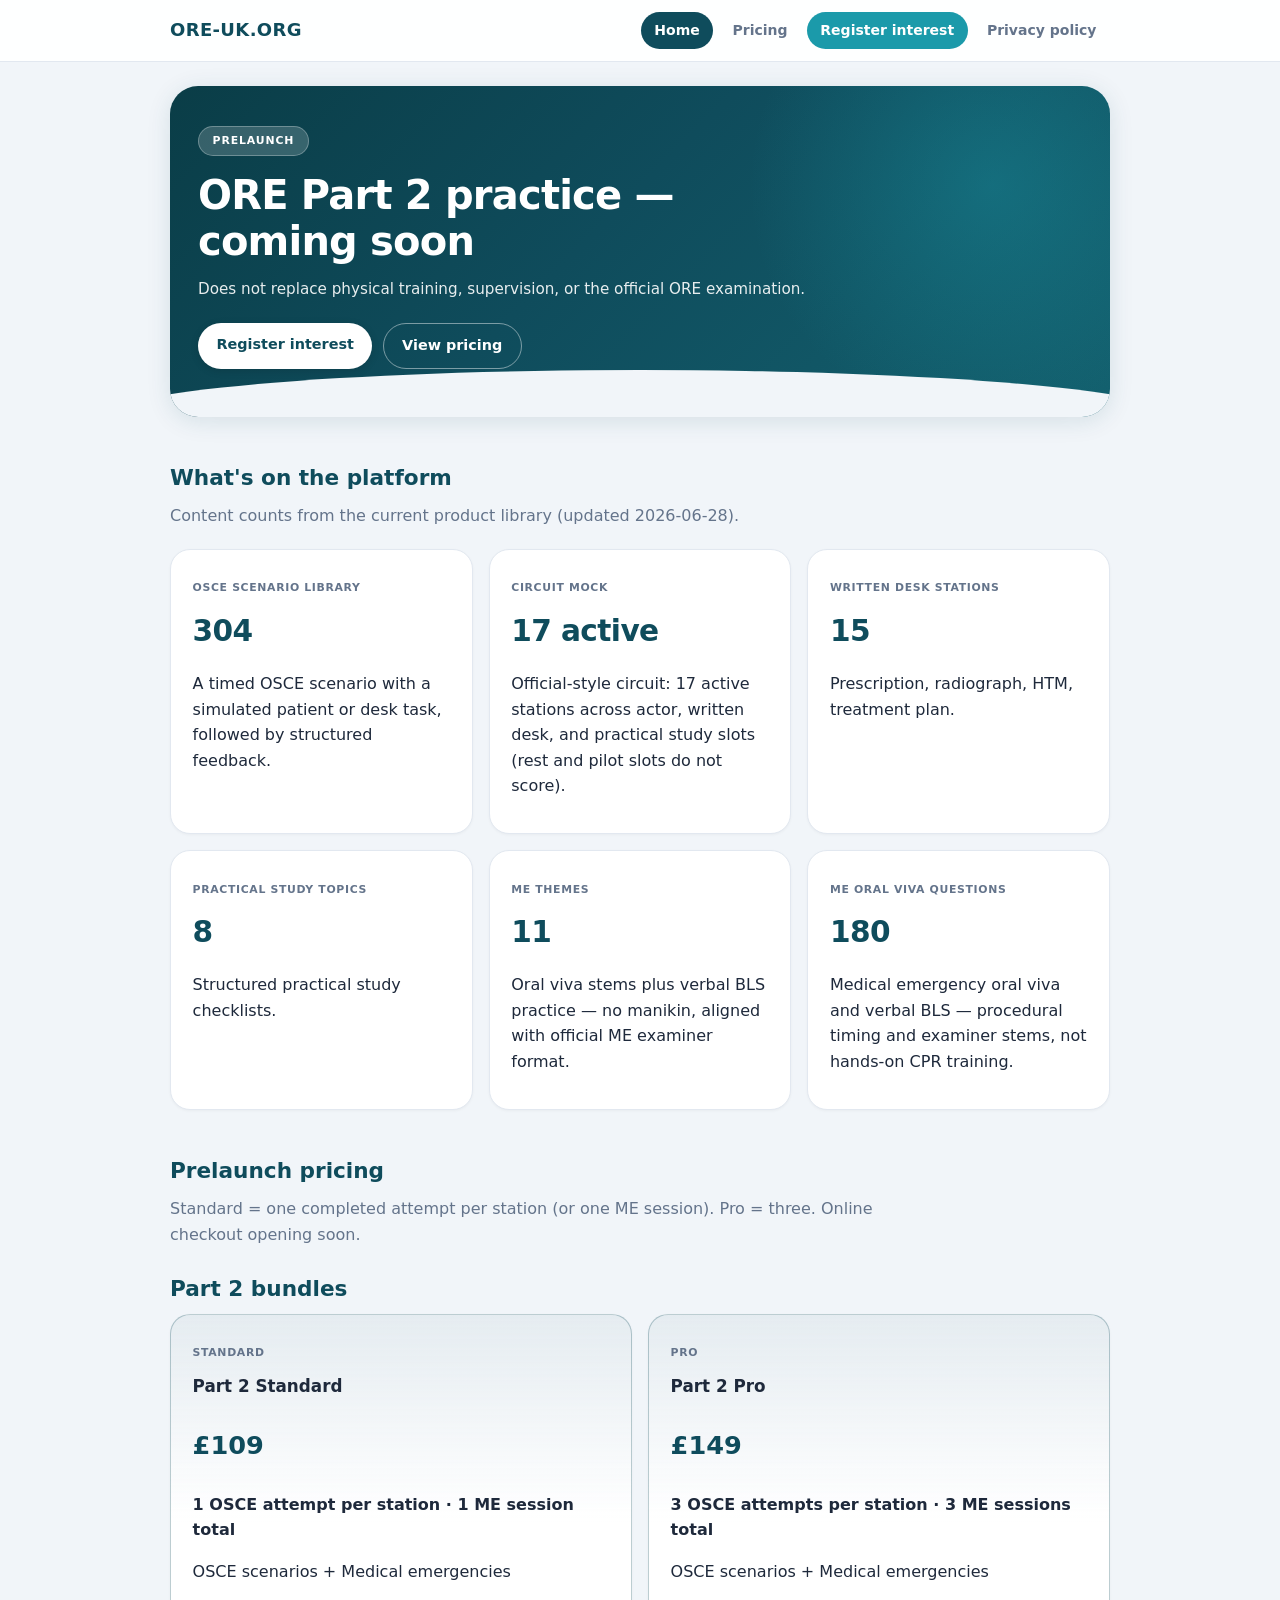
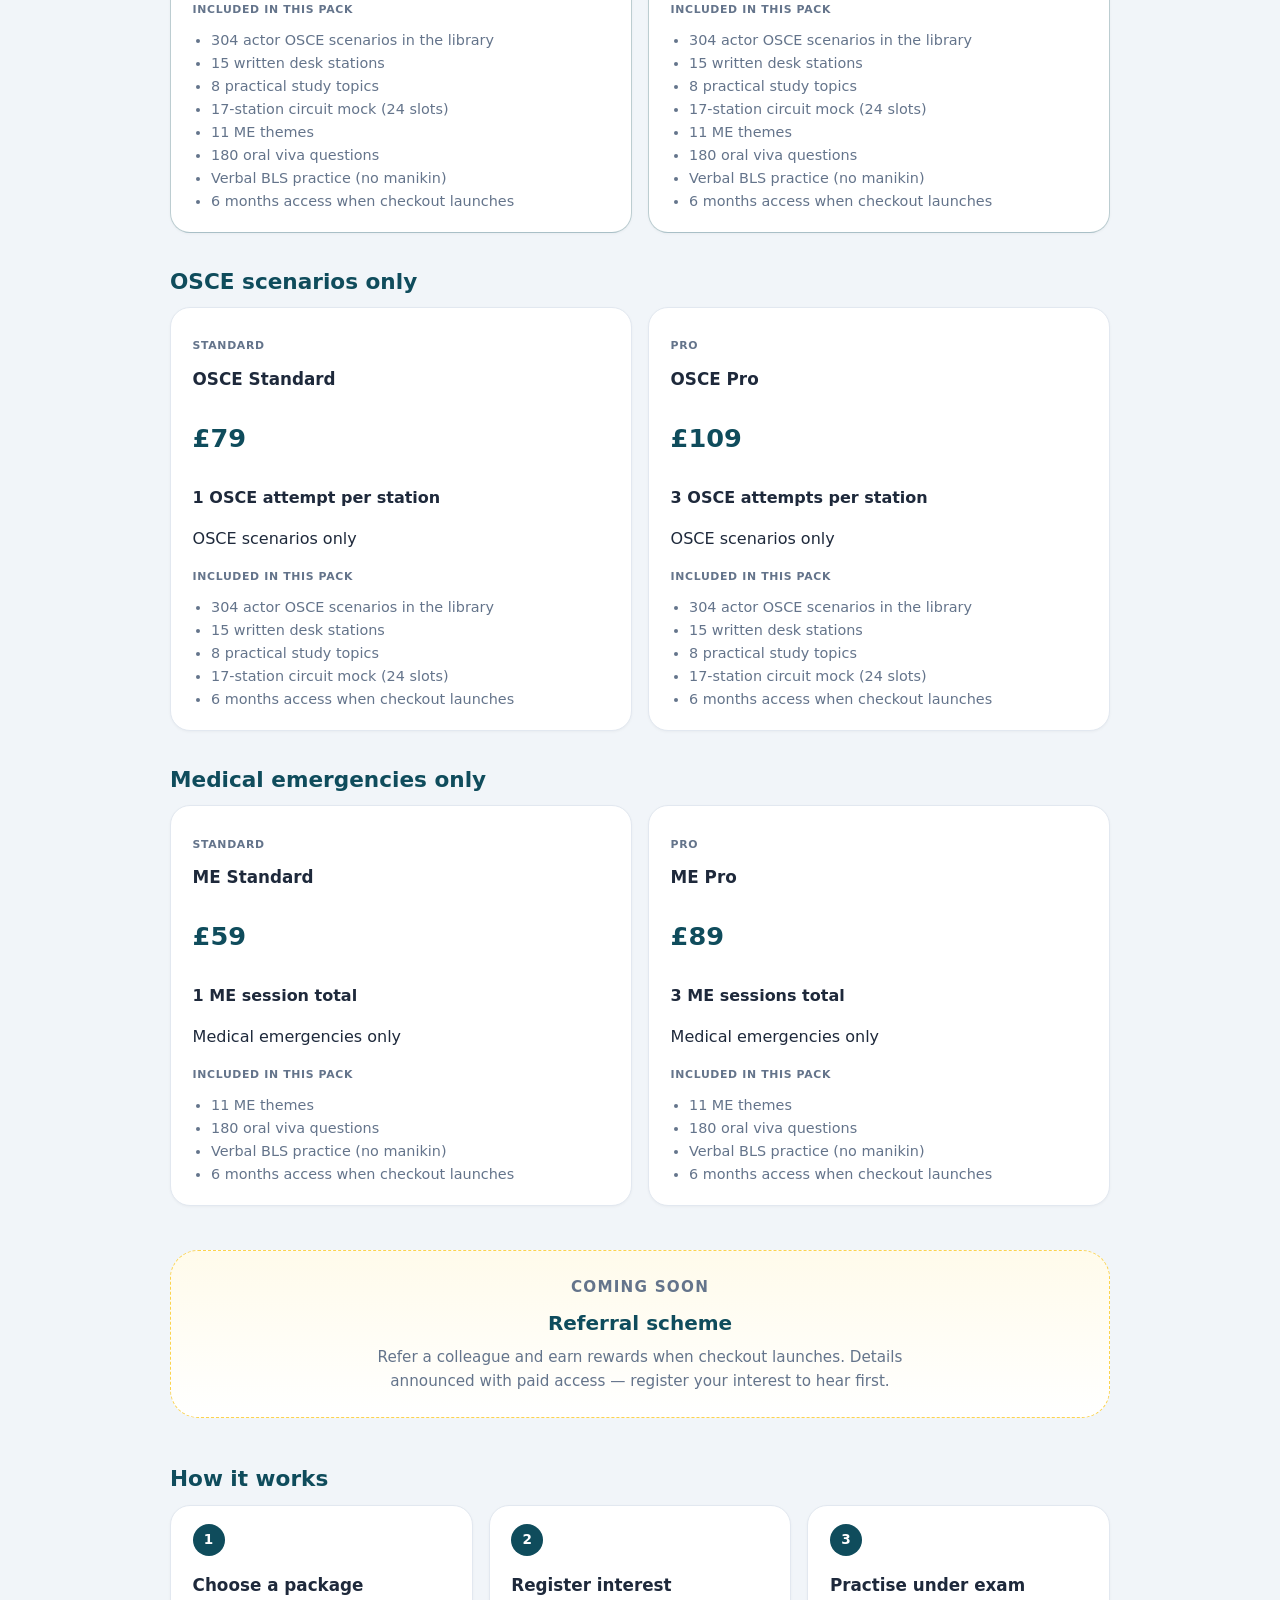
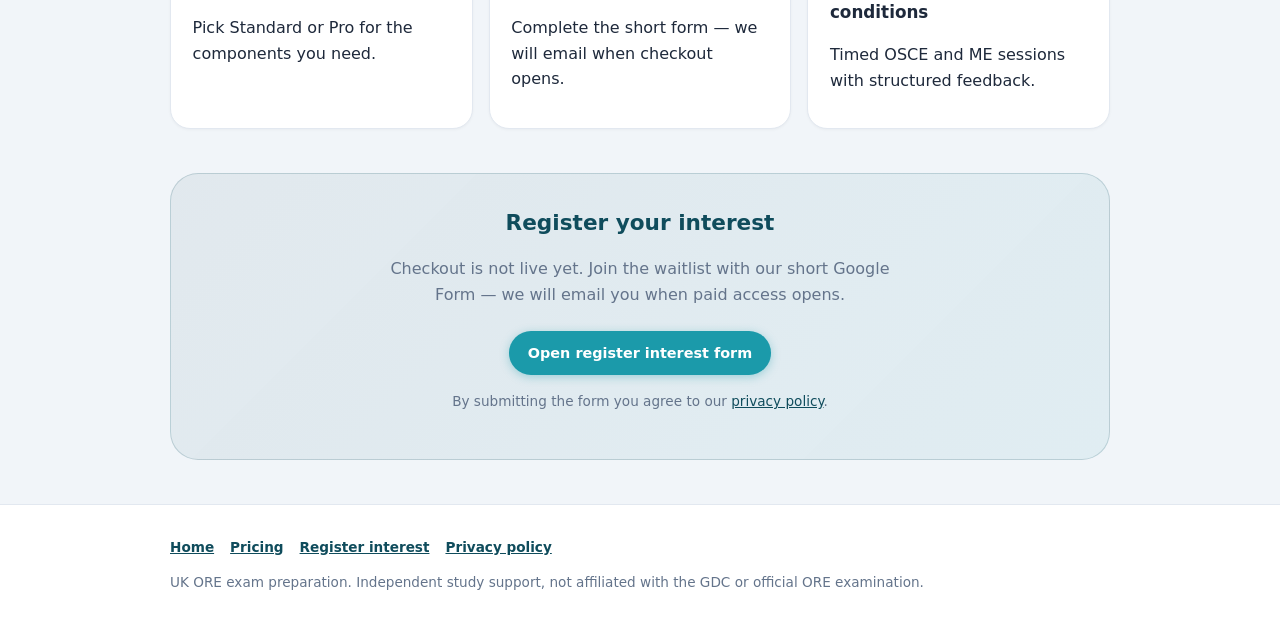
==== index.html @ 74b83abc "Publish ORE-UK.ORG prelaunch static site. Pricing, catalog, referral scheme callout, privacy policy," ====
<!DOCTYPE html>
<html lang="en">
<head>
  <meta charset="utf-8" />
  <meta name="viewport" content="width=device-width, initial-scale=1" />
  <title>ORE-UK.ORG — ORE Part 2 practice (prelaunch)</title>
  <meta name="description" content="UK ORE Part 2 OSCE and medical emergency practice — prelaunch pricing and platform overview." />
  <link rel="stylesheet" href="styles.css" />
</head>
<body>
  <header class="site-header">
    <div class="container">
      <a class="logo" href="index.html">ORE-UK.ORG</a>
      <nav class="site-nav" aria-label="Site">
        <a class="nav-tab active" href="index.html">Home</a>
        <a class="nav-tab" href="index.html#pricing">Pricing</a>
        <a class="nav-tab cta" href="https://forms.gle/NcTpKtTfis7xZNoQ6" rel="noopener" target="_blank">Register interest</a>
        <a class="nav-tab" href="privacy.html">Privacy policy</a>
      </nav>
    </div>
  </header>
  <main class="container">
    
    <div class="hero-wrap">
      <section class="hero" aria-labelledby="hero-heading">
        <div class="hero-inner">
          <span class="badge">Prelaunch</span>
          <h1 id="hero-heading">ORE Part 2 practice — coming soon</h1>
          <p class="disclaimer">Does not replace physical training, supervision, or the official ORE examination.</p>
          <div class="hero-actions">
            <a class="btn btn-primary" href="https://forms.gle/NcTpKtTfis7xZNoQ6" rel="noopener" target="_blank">Register interest</a>
            <a class="btn btn-secondary" href="index.html#pricing">View pricing</a>
          </div>
        </div>
      </section>
    </div>

    <section id="catalog">
      <h2>What&apos;s on the platform</h2>
      <p class="lead">Content counts from the current product library (updated 2026-06-28).</p>
      <div class="grid cols-3"><article class="card"><p class="tier">OSCE scenario library</p><p class="stat-value">304</p><p>A timed OSCE scenario with a simulated patient or desk task, followed by structured feedback.</p></article>
<article class="card"><p class="tier">Circuit mock</p><p class="stat-value">17 active</p><p>Official-style circuit: 17 active stations across actor, written desk, and practical study slots (rest and pilot slots do not score).</p></article>
<article class="card"><p class="tier">Written desk stations</p><p class="stat-value">15</p><p>Prescription, radiograph, HTM, treatment plan.</p></article>
<article class="card"><p class="tier">Practical study topics</p><p class="stat-value">8</p><p>Structured practical study checklists.</p></article>
<article class="card"><p class="tier">ME themes</p><p class="stat-value">11</p><p>Oral viva stems plus verbal BLS practice — no manikin, aligned with official ME examiner format.</p></article>
<article class="card"><p class="tier">ME oral viva questions</p><p class="stat-value">180</p><p>Medical emergency oral viva and verbal BLS — procedural timing and examiner stems, not hands-on CPR training.</p></article></div>
    </section>

    <section id="pricing">
      <h2>Prelaunch pricing</h2>
      <p class="lead">Standard = one completed attempt per station (or one ME session). Pro = three. Online checkout opening soon.</p>
      <div class="pricing-group"><h2>Part 2 bundles</h2><div class="grid cols-2"><article class="card featured"><p class="tier">Standard</p><h3>Part 2 Standard</h3><p class="price">£109</p><p><strong>1 OSCE attempt per station · 1 ME session total</strong></p><p>OSCE scenarios + Medical emergencies</p><p class="tier">Included in this pack</p><ul><li>304 actor OSCE scenarios in the library</li><li>15 written desk stations</li><li>8 practical study topics</li><li>17-station circuit mock (24 slots)</li><li>11 ME themes</li><li>180 oral viva questions</li><li>Verbal BLS practice (no manikin)</li><li>6 months access when checkout launches</li></ul></article><article class="card featured"><p class="tier">Pro</p><h3>Part 2 Pro</h3><p class="price">£149</p><p><strong>3 OSCE attempts per station · 3 ME sessions total</strong></p><p>OSCE scenarios + Medical emergencies</p><p class="tier">Included in this pack</p><ul><li>304 actor OSCE scenarios in the library</li><li>15 written desk stations</li><li>8 practical study topics</li><li>17-station circuit mock (24 slots)</li><li>11 ME themes</li><li>180 oral viva questions</li><li>Verbal BLS practice (no manikin)</li><li>6 months access when checkout launches</li></ul></article></div></div>
<div class="pricing-group"><h2>OSCE scenarios only</h2><div class="grid cols-2"><article class="card"><p class="tier">Standard</p><h3>OSCE Standard</h3><p class="price">£79</p><p><strong>1 OSCE attempt per station</strong></p><p>OSCE scenarios only</p><p class="tier">Included in this pack</p><ul><li>304 actor OSCE scenarios in the library</li><li>15 written desk stations</li><li>8 practical study topics</li><li>17-station circuit mock (24 slots)</li><li>6 months access when checkout launches</li></ul></article><article class="card"><p class="tier">Pro</p><h3>OSCE Pro</h3><p class="price">£109</p><p><strong>3 OSCE attempts per station</strong></p><p>OSCE scenarios only</p><p class="tier">Included in this pack</p><ul><li>304 actor OSCE scenarios in the library</li><li>15 written desk stations</li><li>8 practical study topics</li><li>17-station circuit mock (24 slots)</li><li>6 months access when checkout launches</li></ul></article></div></div>
<div class="pricing-group"><h2>Medical emergencies only</h2><div class="grid cols-2"><article class="card"><p class="tier">Standard</p><h3>ME Standard</h3><p class="price">£59</p><p><strong>1 ME session total</strong></p><p>Medical emergencies only</p><p class="tier">Included in this pack</p><ul><li>11 ME themes</li><li>180 oral viva questions</li><li>Verbal BLS practice (no manikin)</li><li>6 months access when checkout launches</li></ul></article><article class="card"><p class="tier">Pro</p><h3>ME Pro</h3><p class="price">£89</p><p><strong>3 ME sessions total</strong></p><p>Medical emergencies only</p><p class="tier">Included in this pack</p><ul><li>11 ME themes</li><li>180 oral viva questions</li><li>Verbal BLS practice (no manikin)</li><li>6 months access when checkout launches</li></ul></article></div></div>
    </section>

    <section id="referral" class="referral-banner" data-testid="referral-scheme-banner">
      <p class="referral-label">Coming soon</p>
      <h2>Referral scheme</h2>
      <p>Refer a colleague and earn rewards when checkout launches. Details announced with paid access — register your interest to hear first.</p>
    </section>

    <section id="how">
      <h2>How it works</h2>
      <div class="steps">
        <div class="card"><span class="step-num">1</span><h3>Choose a package</h3><p>Pick Standard or Pro for the components you need.</p></div>
        <div class="card"><span class="step-num">2</span><h3>Register interest</h3><p>Complete the short form — we will email when checkout opens.</p></div>
        <div class="card"><span class="step-num">3</span><h3>Practise under exam conditions</h3><p>Timed OSCE and ME sessions with structured feedback.</p></div>
      </div>
    </section>

    <section id="interest">
      <div class="interest-box">
<h2>Register your interest</h2>
<p>Checkout is not live yet. Join the waitlist with our short Google Form — we will email you when paid access opens.</p>
<p><a class="btn btn-accent" href="https://forms.gle/NcTpKtTfis7xZNoQ6" rel="noopener" target="_blank">Open register interest form</a></p>
<p style="margin-top:1rem;font-size:0.85rem">By submitting the form you agree to our <a href="privacy.html">privacy policy</a>.</p>
</div>
    </section>

  </main>
  <footer>
    <div class="container">
      <div class="footer-links">
        <a href="index.html">Home</a>
        <a href="index.html#pricing">Pricing</a>
        <a href="index.html#interest">Register interest</a>
        <a href="privacy.html">Privacy policy</a>
      </div>
      <p>UK ORE exam preparation. Independent study support, not affiliated with the GDC or official ORE examination.</p>
    </div>
  </footer>
</body>
</html>
---- styles.css ----
/* ORE-UK.ORG prelaunch static site */
:root {
  --primary: #0f4c5c;
  --primary-dark: #0a3d47;
  --accent: #1b9aaa;
  --text: #1e293b;
  --muted: #64748b;
  --bg: #f1f5f9;
  --card: #ffffff;
  --border: #e2e8f0;
  --hero-gradient: linear-gradient(135deg, #0a3d47 0%, #0f4c5c 45%, #13606e 100%);
  --radius-lg: 1.25rem;
  --radius-xl: 1.75rem;
  --shadow: 0 4px 24px rgba(15, 76, 92, 0.12);
}

* {
  box-sizing: border-box;
}

body {
  margin: 0;
  font-family: system-ui, -apple-system, "Segoe UI", Roboto, sans-serif;
  color: var(--text);
  background: var(--bg);
  line-height: 1.6;
}

a {
  color: var(--primary);
}

.container {
  max-width: 980px;
  margin: 0 auto;
  padding: 0 1.25rem;
}

/* Header */
header.site-header {
  position: sticky;
  top: 0;
  z-index: 50;
  border-bottom: 1px solid var(--border);
  background: rgba(255, 255, 255, 0.92);
  backdrop-filter: blur(10px);
  padding: 0.75rem 0;
}

.site-header .container {
  display: flex;
  align-items: center;
  justify-content: space-between;
  gap: 1rem;
  flex-wrap: wrap;
}

.logo {
  font-weight: 800;
  font-size: 1.125rem;
  color: var(--primary);
  text-decoration: none;
  letter-spacing: 0.02em;
}

.site-nav {
  display: flex;
  align-items: center;
  gap: 0.35rem;
  flex-wrap: wrap;
}

.nav-tab {
  display: inline-block;
  padding: 0.45rem 0.85rem;
  border-radius: 999px;
  font-size: 0.875rem;
  font-weight: 600;
  text-decoration: none;
  color: var(--muted);
  transition: background 0.15s, color 0.15s;
}

.nav-tab:hover {
  color: var(--primary);
  background: rgba(15, 76, 92, 0.08);
}

.nav-tab.active {
  color: #fff;
  background: var(--primary);
}

.nav-tab.cta {
  background: var(--accent);
  color: #fff;
}

.nav-tab.cta:hover {
  background: #1590a0;
  color: #fff;
}

/* Hero — curved card */
.hero-wrap {
  margin: 1.5rem 0 2.5rem;
}

.hero {
  position: relative;
  overflow: hidden;
  background: var(--hero-gradient);
  color: #fff;
  padding: 2.5rem 1.75rem 3rem;
  border-radius: var(--radius-xl);
  box-shadow: var(--shadow);
}

.hero::before {
  content: "";
  position: absolute;
  top: -40%;
  right: -15%;
  width: 55%;
  height: 140%;
  background: radial-gradient(circle, rgba(27, 154, 170, 0.35) 0%, transparent 70%);
  pointer-events: none;
}

.hero::after {
  content: "";
  position: absolute;
  bottom: -1px;
  left: 0;
  right: 0;
  height: 48px;
  background: var(--bg);
  border-radius: 50% 50% 0 0 / 100% 100% 0 0;
  transform: scaleX(1.15);
}

.hero-inner {
  position: relative;
  z-index: 1;
  max-width: 40rem;
}

.badge {
  display: inline-block;
  font-size: 0.68rem;
  font-weight: 800;
  text-transform: uppercase;
  letter-spacing: 0.08em;
  padding: 0.35rem 0.85rem;
  border-radius: 999px;
  background: rgba(255, 255, 255, 0.18);
  border: 1px solid rgba(255, 255, 255, 0.28);
  margin-bottom: 1rem;
}

.hero h1 {
  margin: 0 0 0.85rem;
  font-size: clamp(1.85rem, 4.5vw, 2.5rem);
  line-height: 1.15;
  font-weight: 800;
  letter-spacing: -0.02em;
}

.hero .disclaimer {
  margin: 0;
  font-size: 0.95rem;
  color: rgba(255, 255, 255, 0.9);
  line-height: 1.55;
}

.hero-actions {
  margin-top: 1.35rem;
  display: flex;
  flex-wrap: wrap;
  gap: 0.65rem;
}

/* Sections */
section {
  margin-bottom: 2.75rem;
}

h2 {
  color: var(--primary);
  margin: 0 0 0.5rem;
  font-size: 1.35rem;
}

h3 {
  margin: 0.5rem 0;
  font-size: 1.05rem;
}

.lead {
  color: var(--muted);
  margin: 0 0 1.25rem;
  max-width: 44rem;
}

.grid {
  display: grid;
  gap: 1rem;
}

@media (min-width: 640px) {
  .grid.cols-2 {
    grid-template-columns: repeat(2, 1fr);
  }
  .grid.cols-3 {
    grid-template-columns: repeat(3, 1fr);
  }
}

.card {
  background: var(--card);
  border: 1px solid var(--border);
  border-radius: var(--radius-lg);
  padding: 1.15rem 1.35rem;
  box-shadow: 0 1px 3px rgba(0, 0, 0, 0.04);
}

.card.featured {
  border-color: rgba(15, 76, 92, 0.28);
  background: linear-gradient(180deg, rgba(15, 76, 92, 0.05) 0%, #fff 40%);
}

.stat-value {
  font-size: 1.85rem;
  font-weight: 800;
  color: var(--primary);
  margin: 0.2rem 0;
  letter-spacing: -0.02em;
}

.price {
  font-size: 1.6rem;
  font-weight: 800;
  color: var(--primary);
}

.tier {
  font-size: 0.68rem;
  font-weight: 800;
  text-transform: uppercase;
  letter-spacing: 0.06em;
  color: var(--muted);
}

ul {
  margin: 0.5rem 0 0;
  padding-left: 1.15rem;
  color: var(--muted);
  font-size: 0.9rem;
}

.btn {
  display: inline-block;
  padding: 0.65rem 1.15rem;
  border-radius: 999px;
  font-weight: 700;
  text-decoration: none;
  font-size: 0.9rem;
  transition: transform 0.12s, box-shadow 0.12s;
}

.btn:hover {
  transform: translateY(-1px);
}

.btn-primary {
  background: #fff;
  color: var(--primary);
  box-shadow: 0 2px 8px rgba(0, 0, 0, 0.12);
}

.btn-secondary {
  background: transparent;
  color: #fff;
  border: 1px solid rgba(255, 255, 255, 0.45);
}

.btn-accent {
  background: var(--accent);
  color: #fff;
  box-shadow: 0 2px 10px rgba(27, 154, 170, 0.35);
}

.interest-box {
  background: linear-gradient(135deg, rgba(15, 76, 92, 0.07) 0%, rgba(27, 154, 170, 0.08) 100%);
  border: 1px solid rgba(15, 76, 92, 0.18);
  border-radius: var(--radius-xl);
  padding: 2rem 1.75rem;
  text-align: center;
}

.interest-box h2 {
  margin-bottom: 0.5rem;
}

.interest-box p {
  color: var(--muted);
  max-width: 32rem;
  margin-left: auto;
  margin-right: auto;
}

.interest-box .btn-accent {
  margin-top: 0.5rem;
}

/* Privacy page */
.legal-page {
  margin: 1.5rem 0 3rem;
}

.legal-page h1 {
  color: var(--primary);
  font-size: 1.75rem;
  margin: 0 0 0.35rem;
}

.legal-meta {
  color: var(--muted);
  font-size: 0.875rem;
  margin-bottom: 2rem;
}

.legal-section {
  background: var(--card);
  border: 1px solid var(--border);
  border-radius: var(--radius-lg);
  padding: 1.25rem 1.5rem;
  margin-bottom: 1rem;
}

.legal-section h2 {
  font-size: 1.05rem;
  margin-bottom: 0.5rem;
}

.legal-section p {
  margin: 0;
  color: var(--text);
  font-size: 0.95rem;
}

.legal-section a {
  word-break: break-word;
}

footer {
  border-top: 1px solid var(--border);
  padding: 2rem 0;
  margin-top: 2rem;
  font-size: 0.85rem;
  color: var(--muted);
  background: #fff;
}

footer .footer-links {
  display: flex;
  gap: 1rem;
  flex-wrap: wrap;
  margin-bottom: 0.75rem;
}

footer .footer-links a {
  font-weight: 600;
}

.steps {
  display: grid;
  gap: 1rem;
}

@media (min-width: 640px) {
  .steps {
    grid-template-columns: repeat(3, 1fr);
  }
}

.step-num {
  display: inline-flex;
  width: 2rem;
  height: 2rem;
  align-items: center;
  justify-content: center;
  border-radius: 999px;
  background: var(--primary);
  color: #fff;
  font-weight: 700;
  font-size: 0.85rem;
  margin-bottom: 0.5rem;
}

.pricing-group {
  margin-bottom: 2rem;
}

.pricing-group > h2 {
  margin-top: 1.5rem;
}

.referral-banner {
  text-align: center;
  background: linear-gradient(180deg, #fffbeb 0%, #fff 100%);
  border: 1px dashed #fcd34d;
  border-radius: var(--radius-xl);
  padding: 1.5rem 1.75rem;
  margin-bottom: 2.75rem;
}

.referral-label {
  margin: 0;
  font-size: 0.68rem;
  font-weight: 800;
  text-transform: uppercase;
  letter-spacing: 0.08em;
  color: #b45309;
}

.referral-banner h2 {
  margin: 0.5rem 0 0.35rem;
  font-size: 1.25rem;
}

.referral-banner p {
  margin: 0 auto;
  max-width: 36rem;
  color: var(--muted);
  font-size: 0.95rem;
}
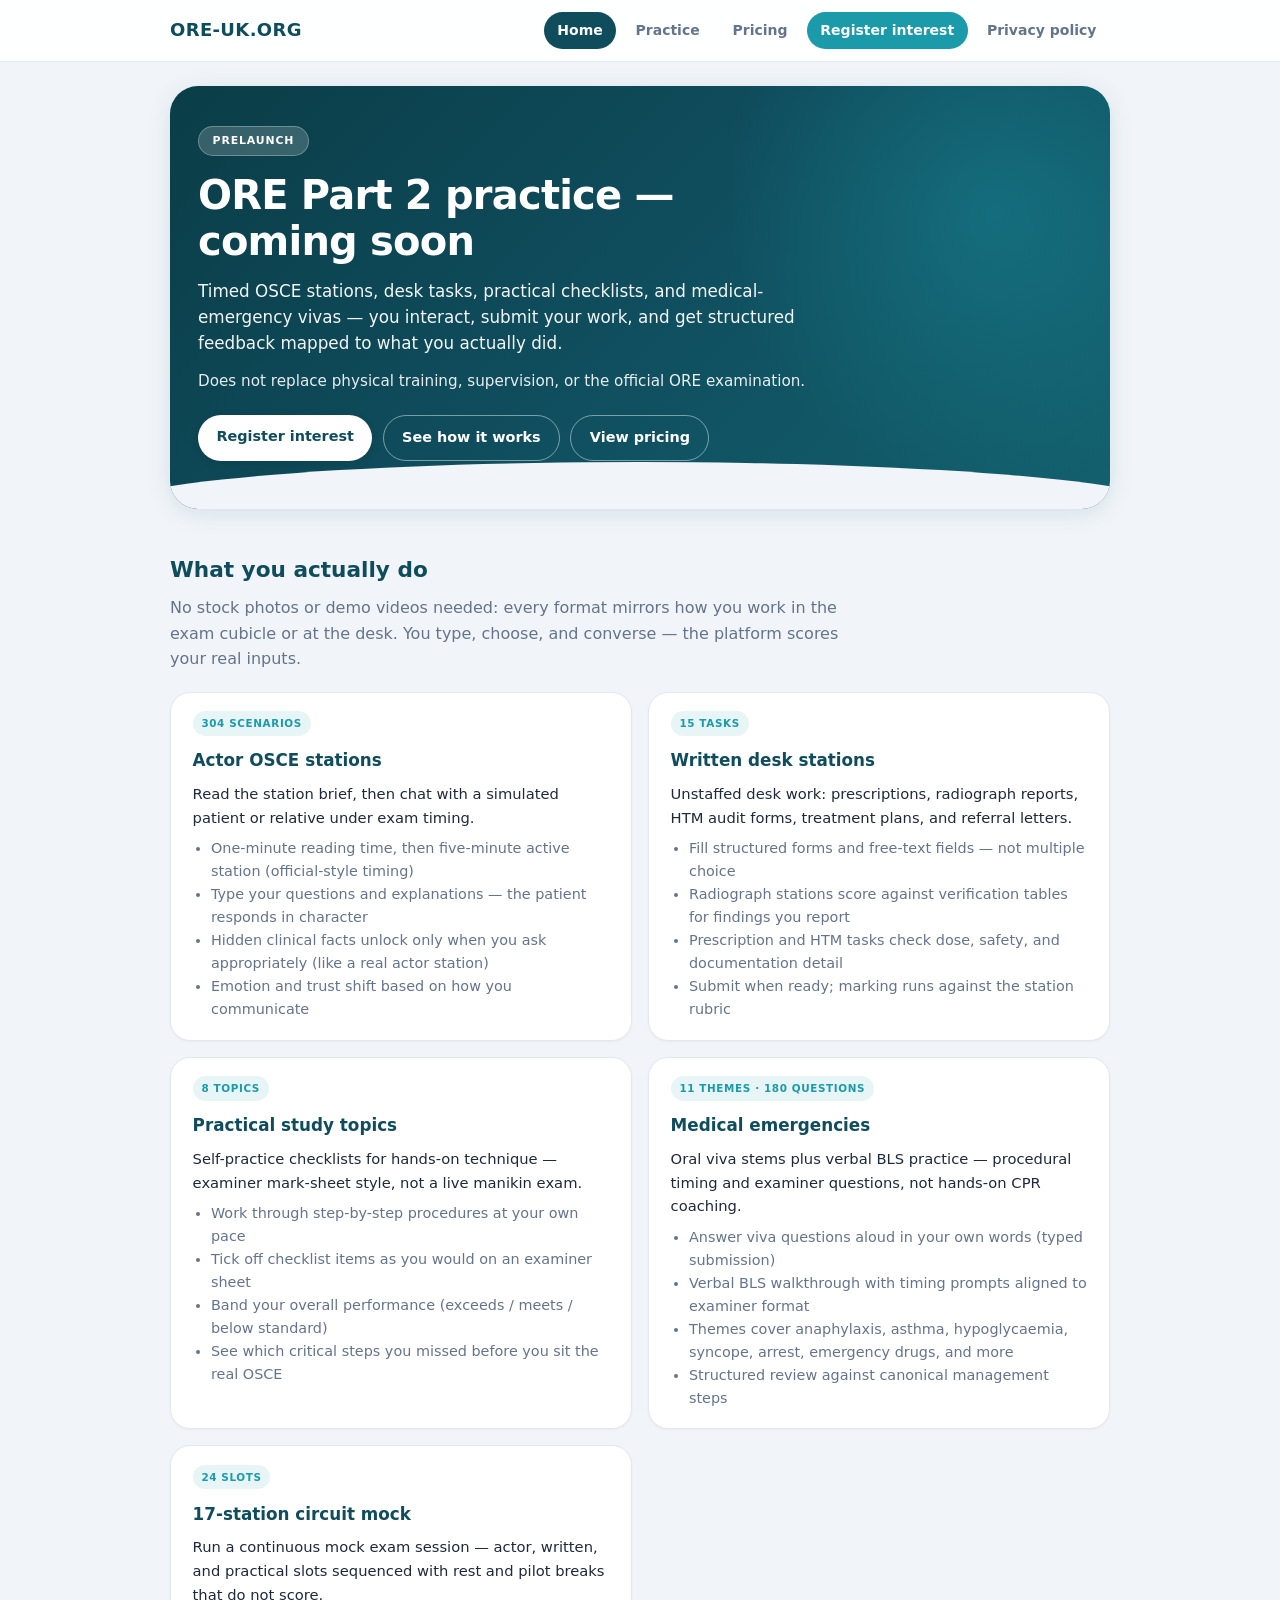
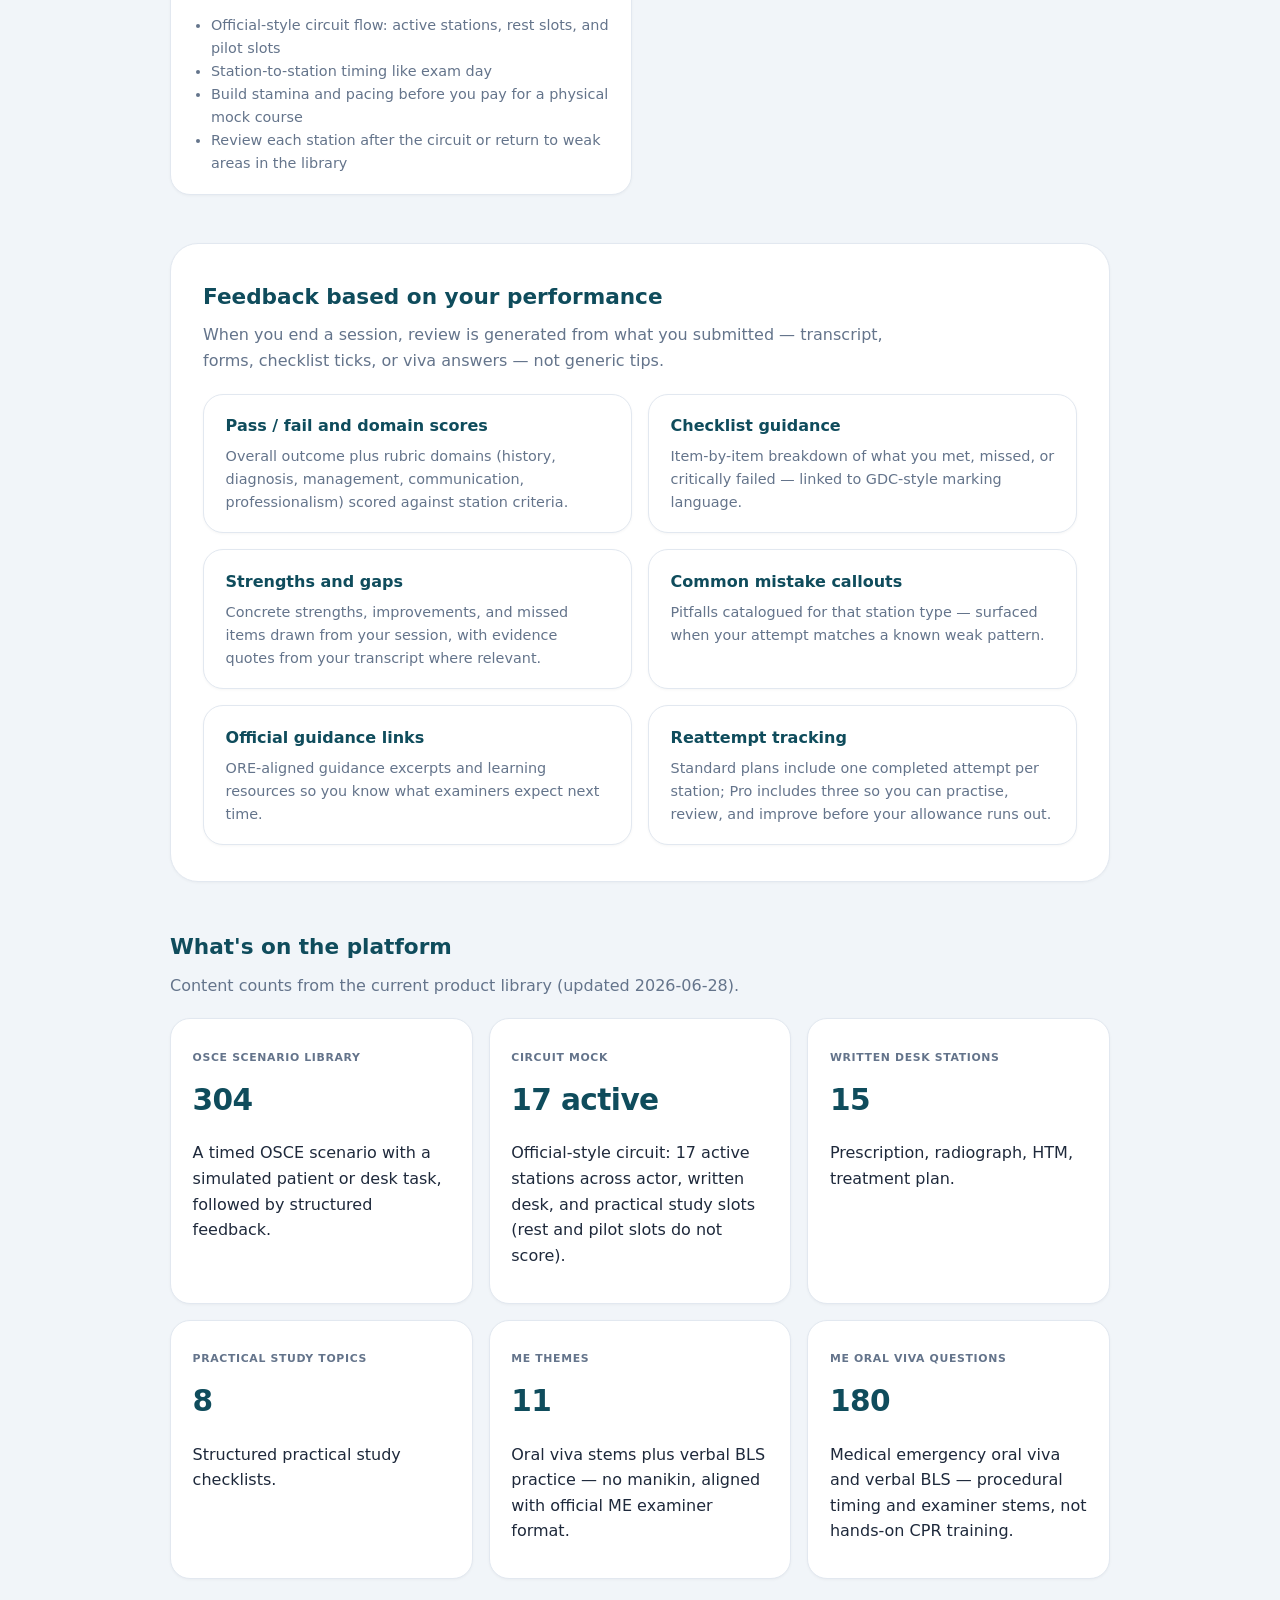
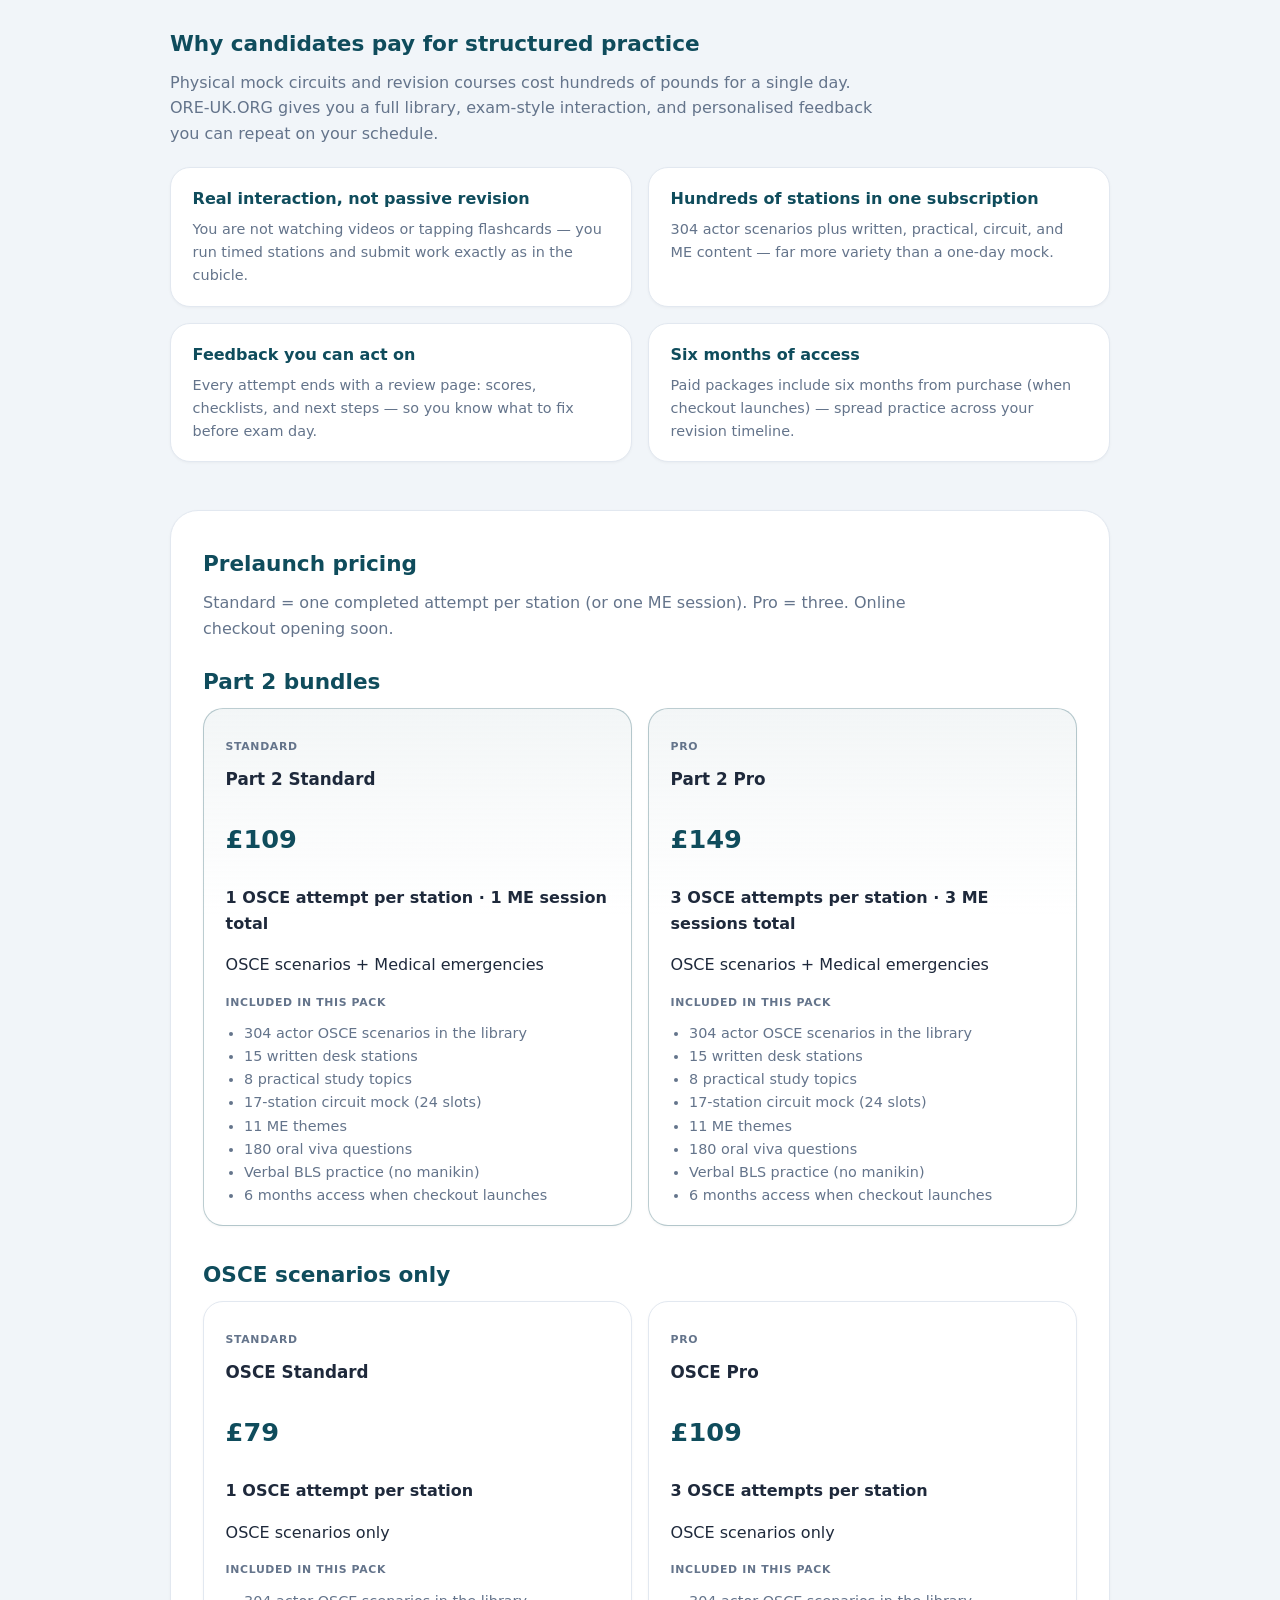
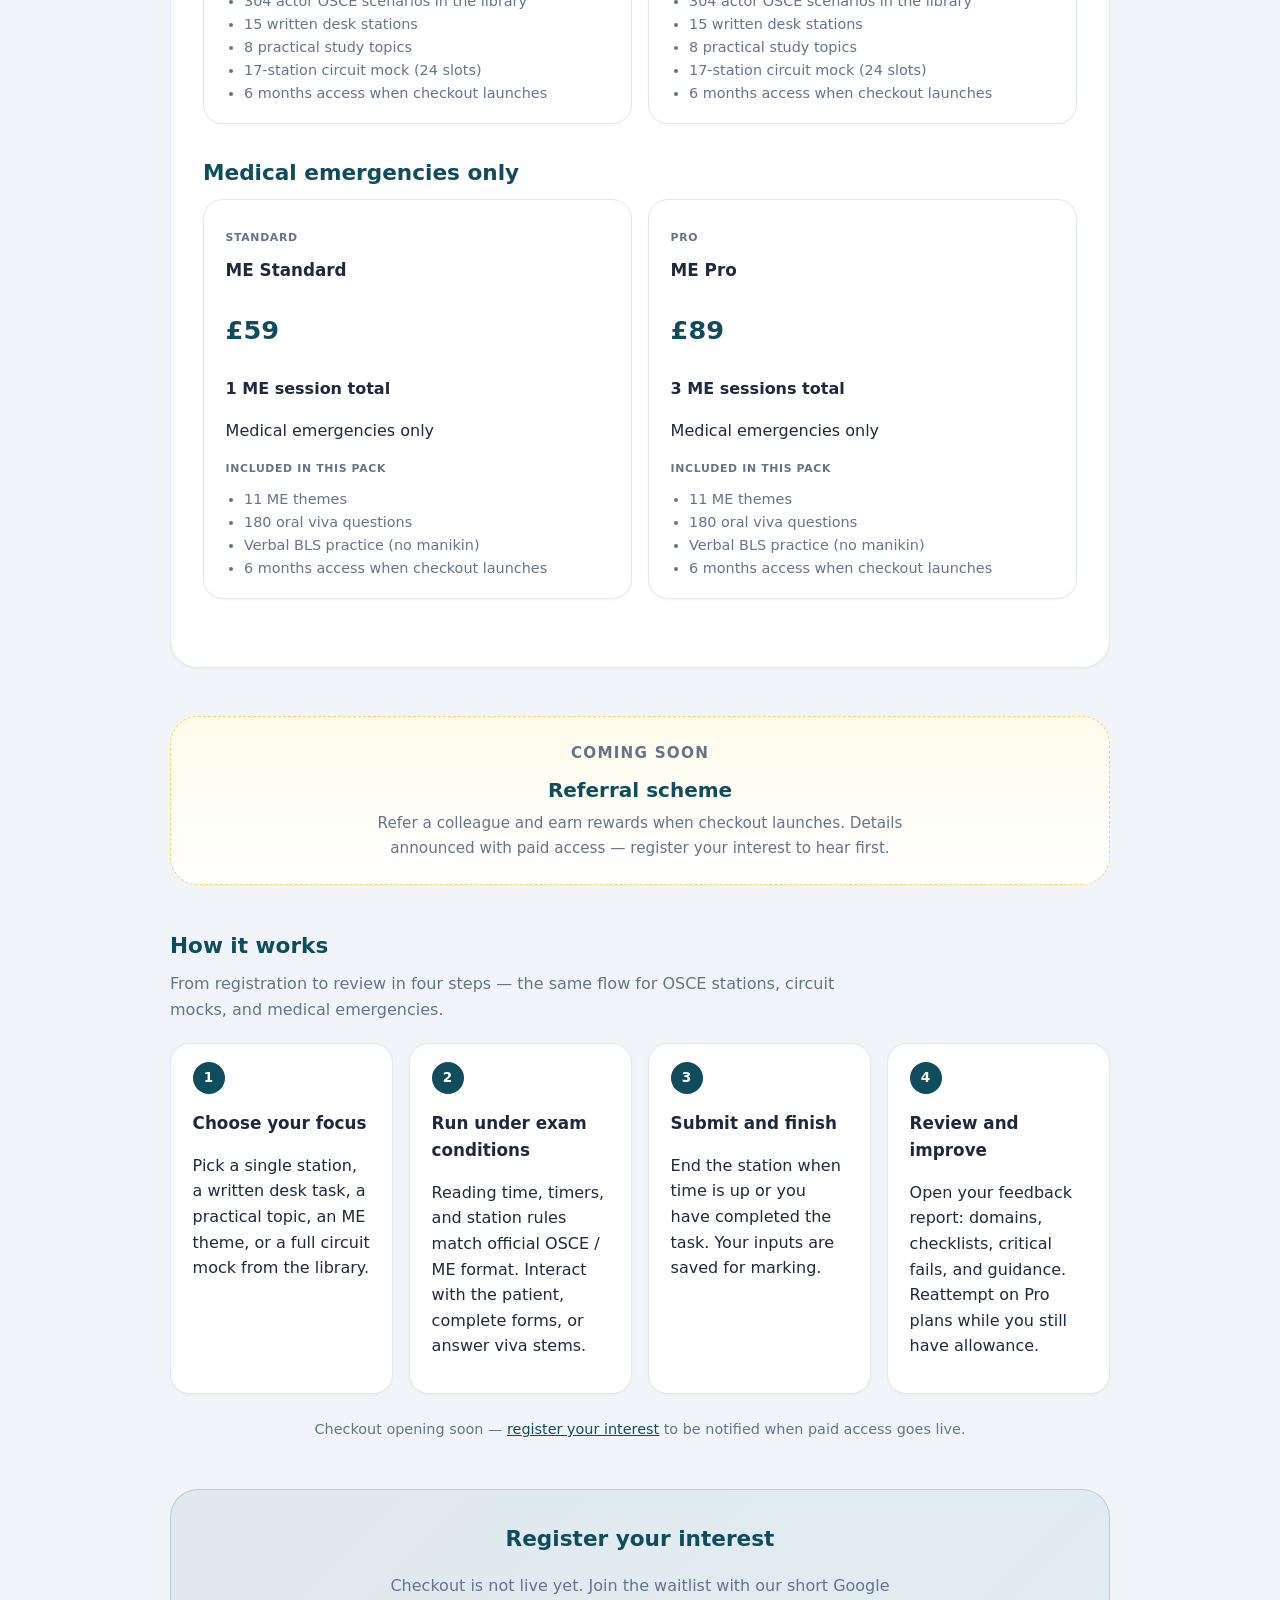
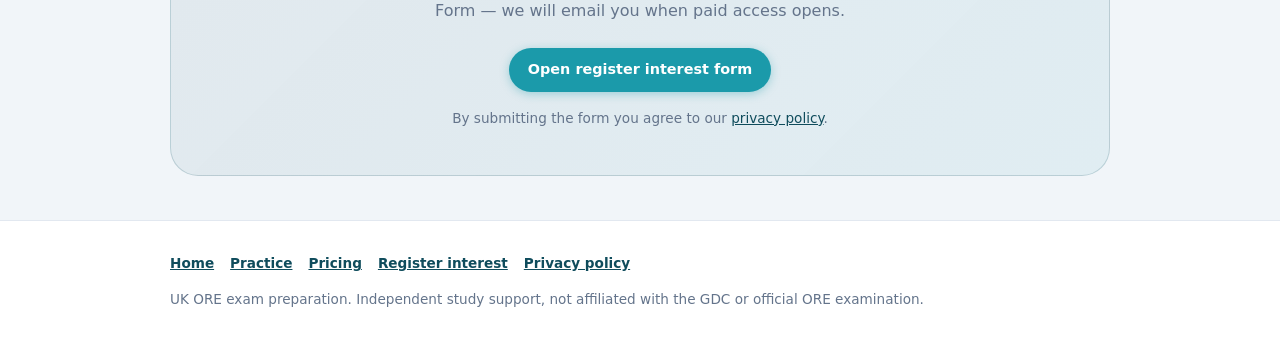
==== commit 68b803c7: "Expand prelaunch copy: practice formats, feedback, and value. Explain actor, written, practical, ME," ====
--- a/index.html
+++ b/index.html
@@ -13,6 +13,7 @@
       <a class="logo" href="index.html">ORE-UK.ORG</a>
       <nav class="site-nav" aria-label="Site">
         <a class="nav-tab active" href="index.html">Home</a>
+        <a class="nav-tab" href="index.html#experience">Practice</a>
         <a class="nav-tab" href="index.html#pricing">Pricing</a>
         <a class="nav-tab cta" href="https://forms.gle/NcTpKtTfis7xZNoQ6" rel="noopener" target="_blank">Register interest</a>
         <a class="nav-tab" href="privacy.html">Privacy policy</a>
@@ -26,16 +27,30 @@
         <div class="hero-inner">
           <span class="badge">Prelaunch</span>
           <h1 id="hero-heading">ORE Part 2 practice — coming soon</h1>
+          <p class="hero-subline">Timed OSCE stations, desk tasks, practical checklists, and medical-emergency vivas — you interact, submit your work, and get structured feedback mapped to what you actually did.</p>
           <p class="disclaimer">Does not replace physical training, supervision, or the official ORE examination.</p>
           <div class="hero-actions">
             <a class="btn btn-primary" href="https://forms.gle/NcTpKtTfis7xZNoQ6" rel="noopener" target="_blank">Register interest</a>
+            <a class="btn btn-secondary" href="index.html#experience">See how it works</a>
             <a class="btn btn-secondary" href="index.html#pricing">View pricing</a>
           </div>
         </div>
       </section>
     </div>
 
-    <section id="catalog">
+    <section id="experience" class="section-block">
+      <h2>What you actually do</h2>
+      <p class="lead">No stock photos or demo videos needed: every format mirrors how you work in the exam cubicle or at the desk. You type, choose, and converse — the platform scores your real inputs.</p>
+      <div class="grid cols-2"><article class="card feature-card"><div class="feature-card-head"><span class="format-tag">304 scenarios</span><h3>Actor OSCE stations</h3></div><p class="feature-summary">Read the station brief, then chat with a simulated patient or relative under exam timing.</p><ul><li>One-minute reading time, then five-minute active station (official-style timing)</li><li>Type your questions and explanations — the patient responds in character</li><li>Hidden clinical facts unlock only when you ask appropriately (like a real actor station)</li><li>Emotion and trust shift based on how you communicate</li></ul></article><article class="card feature-card"><div class="feature-card-head"><span class="format-tag">15 tasks</span><h3>Written desk stations</h3></div><p class="feature-summary">Unstaffed desk work: prescriptions, radiograph reports, HTM audit forms, treatment plans, and referral letters.</p><ul><li>Fill structured forms and free-text fields — not multiple choice</li><li>Radiograph stations score against verification tables for findings you report</li><li>Prescription and HTM tasks check dose, safety, and documentation detail</li><li>Submit when ready; marking runs against the station rubric</li></ul></article><article class="card feature-card"><div class="feature-card-head"><span class="format-tag">8 topics</span><h3>Practical study topics</h3></div><p class="feature-summary">Self-practice checklists for hands-on technique — examiner mark-sheet style, not a live manikin exam.</p><ul><li>Work through step-by-step procedures at your own pace</li><li>Tick off checklist items as you would on an examiner sheet</li><li>Band your overall performance (exceeds / meets / below standard)</li><li>See which critical steps you missed before you sit the real OSCE</li></ul></article><article class="card feature-card"><div class="feature-card-head"><span class="format-tag">11 themes · 180 questions</span><h3>Medical emergencies</h3></div><p class="feature-summary">Oral viva stems plus verbal BLS practice — procedural timing and examiner questions, not hands-on CPR coaching.</p><ul><li>Answer viva questions aloud in your own words (typed submission)</li><li>Verbal BLS walkthrough with timing prompts aligned to examiner format</li><li>Themes cover anaphylaxis, asthma, hypoglycaemia, syncope, arrest, emergency drugs, and more</li><li>Structured review against canonical management steps</li></ul></article><article class="card feature-card"><div class="feature-card-head"><span class="format-tag">24 slots</span><h3>17-station circuit mock</h3></div><p class="feature-summary">Run a continuous mock exam session — actor, written, and practical slots sequenced with rest and pilot breaks that do not score.</p><ul><li>Official-style circuit flow: active stations, rest slots, and pilot slots</li><li>Station-to-station timing like exam day</li><li>Build stamina and pacing before you pay for a physical mock course</li><li>Review each station after the circuit or return to weak areas in the library</li></ul></article></div>
+    </section>
+
+    <section id="feedback" class="section-block section-muted">
+      <h2>Feedback based on your performance</h2>
+      <p class="lead">When you end a session, review is generated from what you submitted — transcript, forms, checklist ticks, or viva answers — not generic tips.</p>
+      <div class="grid cols-2"><article class="card feedback-card"><h3>Pass / fail and domain scores</h3><p>Overall outcome plus rubric domains (history, diagnosis, management, communication, professionalism) scored against station criteria.</p></article><article class="card feedback-card"><h3>Checklist guidance</h3><p>Item-by-item breakdown of what you met, missed, or critically failed — linked to GDC-style marking language.</p></article><article class="card feedback-card"><h3>Strengths and gaps</h3><p>Concrete strengths, improvements, and missed items drawn from your session, with evidence quotes from your transcript where relevant.</p></article><article class="card feedback-card"><h3>Common mistake callouts</h3><p>Pitfalls catalogued for that station type — surfaced when your attempt matches a known weak pattern.</p></article><article class="card feedback-card"><h3>Official guidance links</h3><p>ORE-aligned guidance excerpts and learning resources so you know what examiners expect next time.</p></article><article class="card feedback-card"><h3>Reattempt tracking</h3><p>Standard plans include one completed attempt per station; Pro includes three so you can practise, review, and improve before your allowance runs out.</p></article></div>
+    </section>
+
+    <section id="catalog" class="section-block">
       <h2>What&apos;s on the platform</h2>
       <p class="lead">Content counts from the current product library (updated 2026-06-28).</p>
       <div class="grid cols-3"><article class="card"><p class="tier">OSCE scenario library</p><p class="stat-value">304</p><p>A timed OSCE scenario with a simulated patient or desk task, followed by structured feedback.</p></article>
@@ -46,7 +61,13 @@
 <article class="card"><p class="tier">ME oral viva questions</p><p class="stat-value">180</p><p>Medical emergency oral viva and verbal BLS — procedural timing and examiner stems, not hands-on CPR training.</p></article></div>
     </section>
 
-    <section id="pricing">
+    <section id="value" class="section-block">
+      <h2>Why candidates pay for structured practice</h2>
+      <p class="lead">Physical mock circuits and revision courses cost hundreds of pounds for a single day. ORE-UK.ORG gives you a full library, exam-style interaction, and personalised feedback you can repeat on your schedule.</p>
+      <div class="grid cols-2"><article class="card value-card"><h3>Real interaction, not passive revision</h3><p>You are not watching videos or tapping flashcards — you run timed stations and submit work exactly as in the cubicle.</p></article><article class="card value-card"><h3>Hundreds of stations in one subscription</h3><p>304 actor scenarios plus written, practical, circuit, and ME content — far more variety than a one-day mock.</p></article><article class="card value-card"><h3>Feedback you can act on</h3><p>Every attempt ends with a review page: scores, checklists, and next steps — so you know what to fix before exam day.</p></article><article class="card value-card"><h3>Six months of access</h3><p>Paid packages include six months from purchase (when checkout launches) — spread practice across your revision timeline.</p></article></div>
+    </section>
+
+    <section id="pricing" class="section-block section-muted">
       <h2>Prelaunch pricing</h2>
       <p class="lead">Standard = one completed attempt per station (or one ME session). Pro = three. Online checkout opening soon.</p>
       <div class="pricing-group"><h2>Part 2 bundles</h2><div class="grid cols-2"><article class="card featured"><p class="tier">Standard</p><h3>Part 2 Standard</h3><p class="price">£109</p><p><strong>1 OSCE attempt per station · 1 ME session total</strong></p><p>OSCE scenarios + Medical emergencies</p><p class="tier">Included in this pack</p><ul><li>304 actor OSCE scenarios in the library</li><li>15 written desk stations</li><li>8 practical study topics</li><li>17-station circuit mock (24 slots)</li><li>11 ME themes</li><li>180 oral viva questions</li><li>Verbal BLS practice (no manikin)</li><li>6 months access when checkout launches</li></ul></article><article class="card featured"><p class="tier">Pro</p><h3>Part 2 Pro</h3><p class="price">£149</p><p><strong>3 OSCE attempts per station · 3 ME sessions total</strong></p><p>OSCE scenarios + Medical emergencies</p><p class="tier">Included in this pack</p><ul><li>304 actor OSCE scenarios in the library</li><li>15 written desk stations</li><li>8 practical study topics</li><li>17-station circuit mock (24 slots)</li><li>11 ME themes</li><li>180 oral viva questions</li><li>Verbal BLS practice (no manikin)</li><li>6 months access when checkout launches</li></ul></article></div></div>
@@ -60,13 +81,11 @@
       <p>Refer a colleague and earn rewards when checkout launches. Details announced with paid access — register your interest to hear first.</p>
     </section>
 
-    <section id="how">
+    <section id="how" class="section-block">
       <h2>How it works</h2>
-      <div class="steps">
-        <div class="card"><span class="step-num">1</span><h3>Choose a package</h3><p>Pick Standard or Pro for the components you need.</p></div>
-        <div class="card"><span class="step-num">2</span><h3>Register interest</h3><p>Complete the short form — we will email when checkout opens.</p></div>
-        <div class="card"><span class="step-num">3</span><h3>Practise under exam conditions</h3><p>Timed OSCE and ME sessions with structured feedback.</p></div>
-      </div>
+      <p class="lead">From registration to review in four steps — the same flow for OSCE stations, circuit mocks, and medical emergencies.</p>
+      <div class="steps steps-4"><div class="card"><span class="step-num">1</span><h3>Choose your focus</h3><p>Pick a single station, a written desk task, a practical topic, an ME theme, or a full circuit mock from the library.</p></div><div class="card"><span class="step-num">2</span><h3>Run under exam conditions</h3><p>Reading time, timers, and station rules match official OSCE / ME format. Interact with the patient, complete forms, or answer viva stems.</p></div><div class="card"><span class="step-num">3</span><h3>Submit and finish</h3><p>End the station when time is up or you have completed the task. Your inputs are saved for marking.</p></div><div class="card"><span class="step-num">4</span><h3>Review and improve</h3><p>Open your feedback report: domains, checklists, critical fails, and guidance. Reattempt on Pro plans while you still have allowance.</p></div></div>
+      <p class="access-note">Checkout opening soon — <a href="index.html#interest">register your interest</a> to be notified when paid access goes live.</p>
     </section>
 
     <section id="interest">
@@ -83,6 +102,7 @@
     <div class="container">
       <div class="footer-links">
         <a href="index.html">Home</a>
+        <a href="index.html#experience">Practice</a>
         <a href="index.html#pricing">Pricing</a>
         <a href="index.html#interest">Register interest</a>
         <a href="privacy.html">Privacy policy</a>
--- a/styles.css
+++ b/styles.css
@@ -167,10 +167,18 @@
 }
 
 .hero .disclaimer {
-  margin: 0;
+  margin: 0.85rem 0 0;
   font-size: 0.95rem;
   color: rgba(255, 255, 255, 0.9);
   line-height: 1.55;
+}
+
+.hero-subline {
+  margin: 0.75rem 0 0;
+  font-size: 1.05rem;
+  line-height: 1.55;
+  color: rgba(255, 255, 255, 0.95);
+  max-width: 38rem;
 }
 
 .hero-actions {
@@ -183,6 +191,24 @@
 /* Sections */
 section {
   margin-bottom: 2.75rem;
+}
+
+.section-block {
+  margin-bottom: 3rem;
+}
+
+.section-muted {
+  background: #fff;
+  border: 1px solid var(--border);
+  border-radius: var(--radius-xl);
+  padding: 2rem 1.5rem;
+  box-shadow: 0 1px 3px rgba(0, 0, 0, 0.04);
+}
+
+@media (min-width: 640px) {
+  .section-muted {
+    padding: 2.25rem 2rem;
+  }
 }
 
 h2 {
@@ -382,6 +408,68 @@
   .steps {
     grid-template-columns: repeat(3, 1fr);
   }
+
+  .steps.steps-4 {
+    grid-template-columns: repeat(2, 1fr);
+  }
+}
+
+@media (min-width: 900px) {
+  .steps.steps-4 {
+    grid-template-columns: repeat(4, 1fr);
+  }
+}
+
+.feature-card h3 {
+  margin: 0.35rem 0 0.5rem;
+  font-size: 1.05rem;
+  color: var(--primary);
+}
+
+.feature-card-head {
+  display: flex;
+  flex-direction: column;
+  gap: 0.35rem;
+}
+
+.format-tag {
+  display: inline-block;
+  width: fit-content;
+  font-size: 0.65rem;
+  font-weight: 800;
+  text-transform: uppercase;
+  letter-spacing: 0.06em;
+  color: var(--accent);
+  background: rgba(27, 154, 170, 0.1);
+  padding: 0.25rem 0.55rem;
+  border-radius: 999px;
+}
+
+.feature-summary {
+  margin: 0 0 0.5rem;
+  font-size: 0.92rem;
+  color: var(--text);
+}
+
+.feedback-card h3,
+.value-card h3 {
+  margin: 0 0 0.4rem;
+  font-size: 1rem;
+  color: var(--primary);
+}
+
+.feedback-card p,
+.value-card p {
+  margin: 0;
+  font-size: 0.9rem;
+  color: var(--muted);
+}
+
+.access-note {
+  margin: 1.5rem 0 0;
+  text-align: center;
+  font-size: 0.9rem;
+  color: var(--muted);
 }
 
 .step-num {
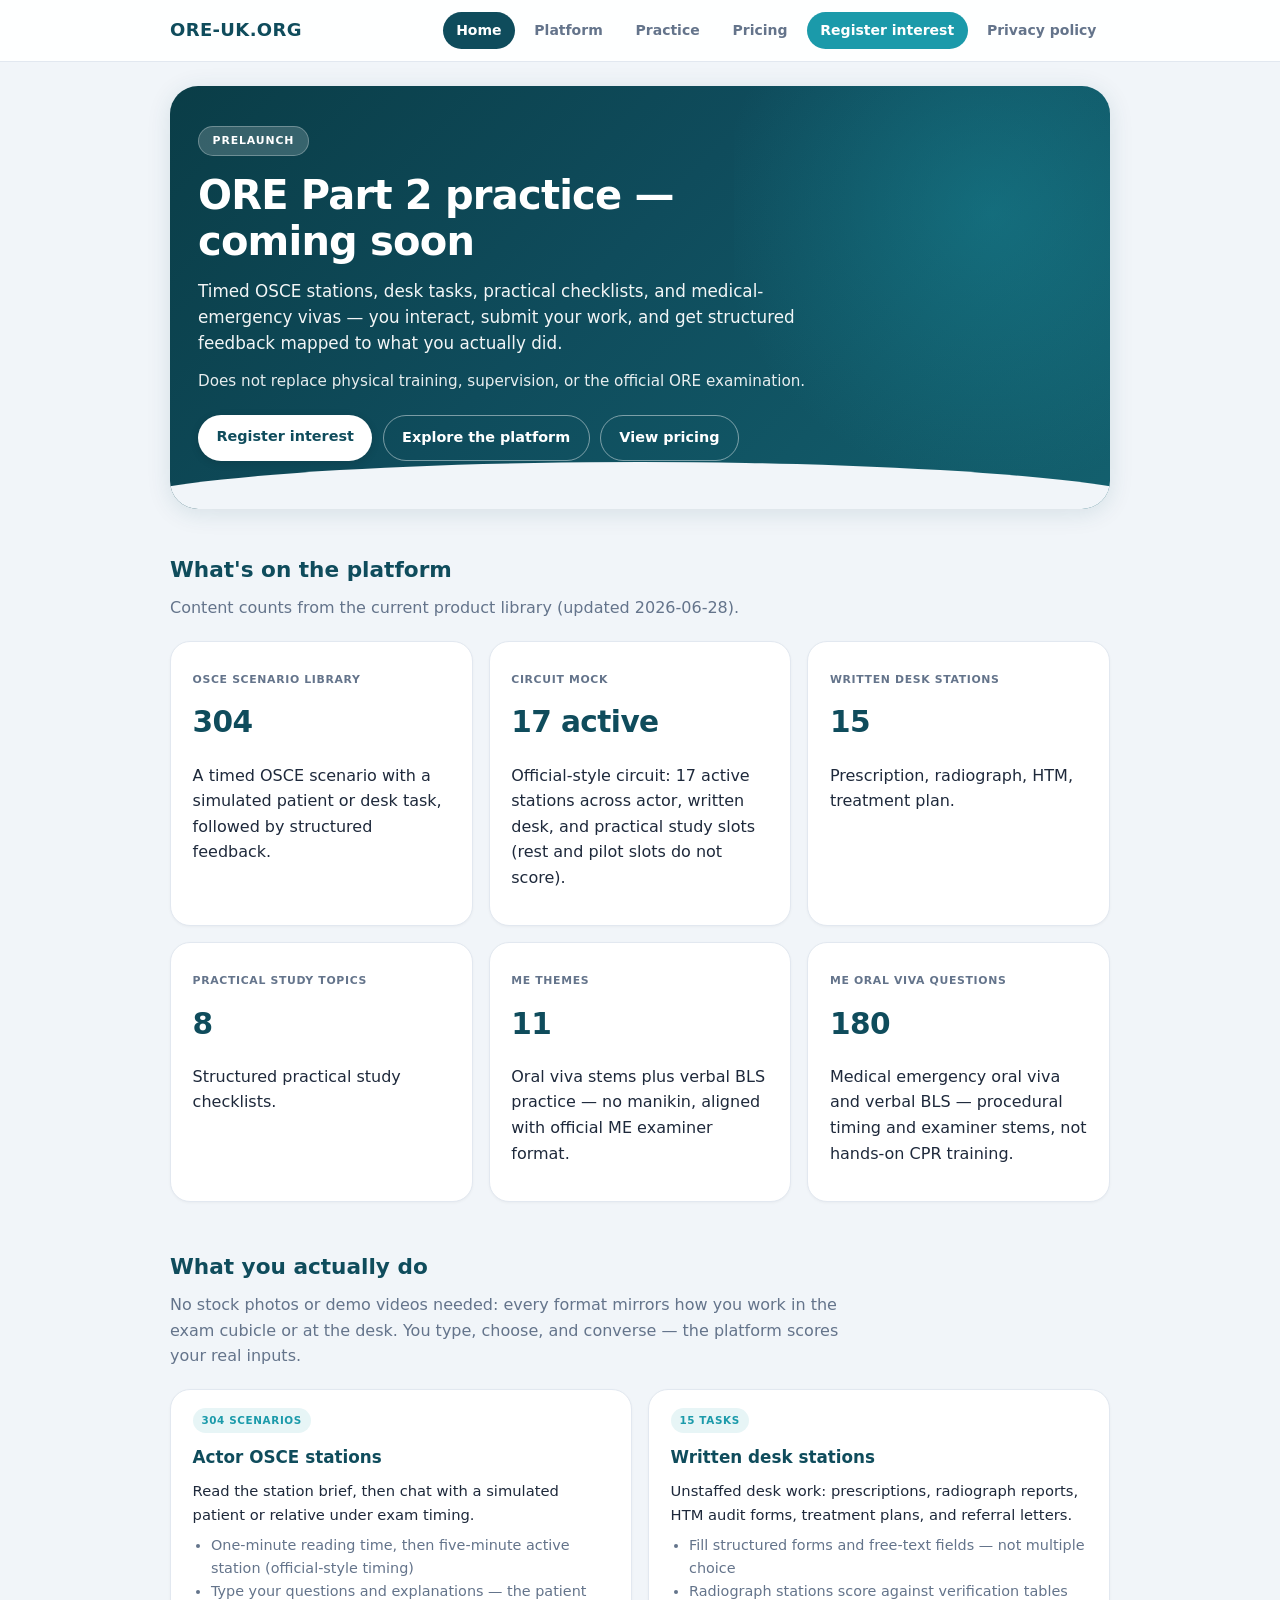
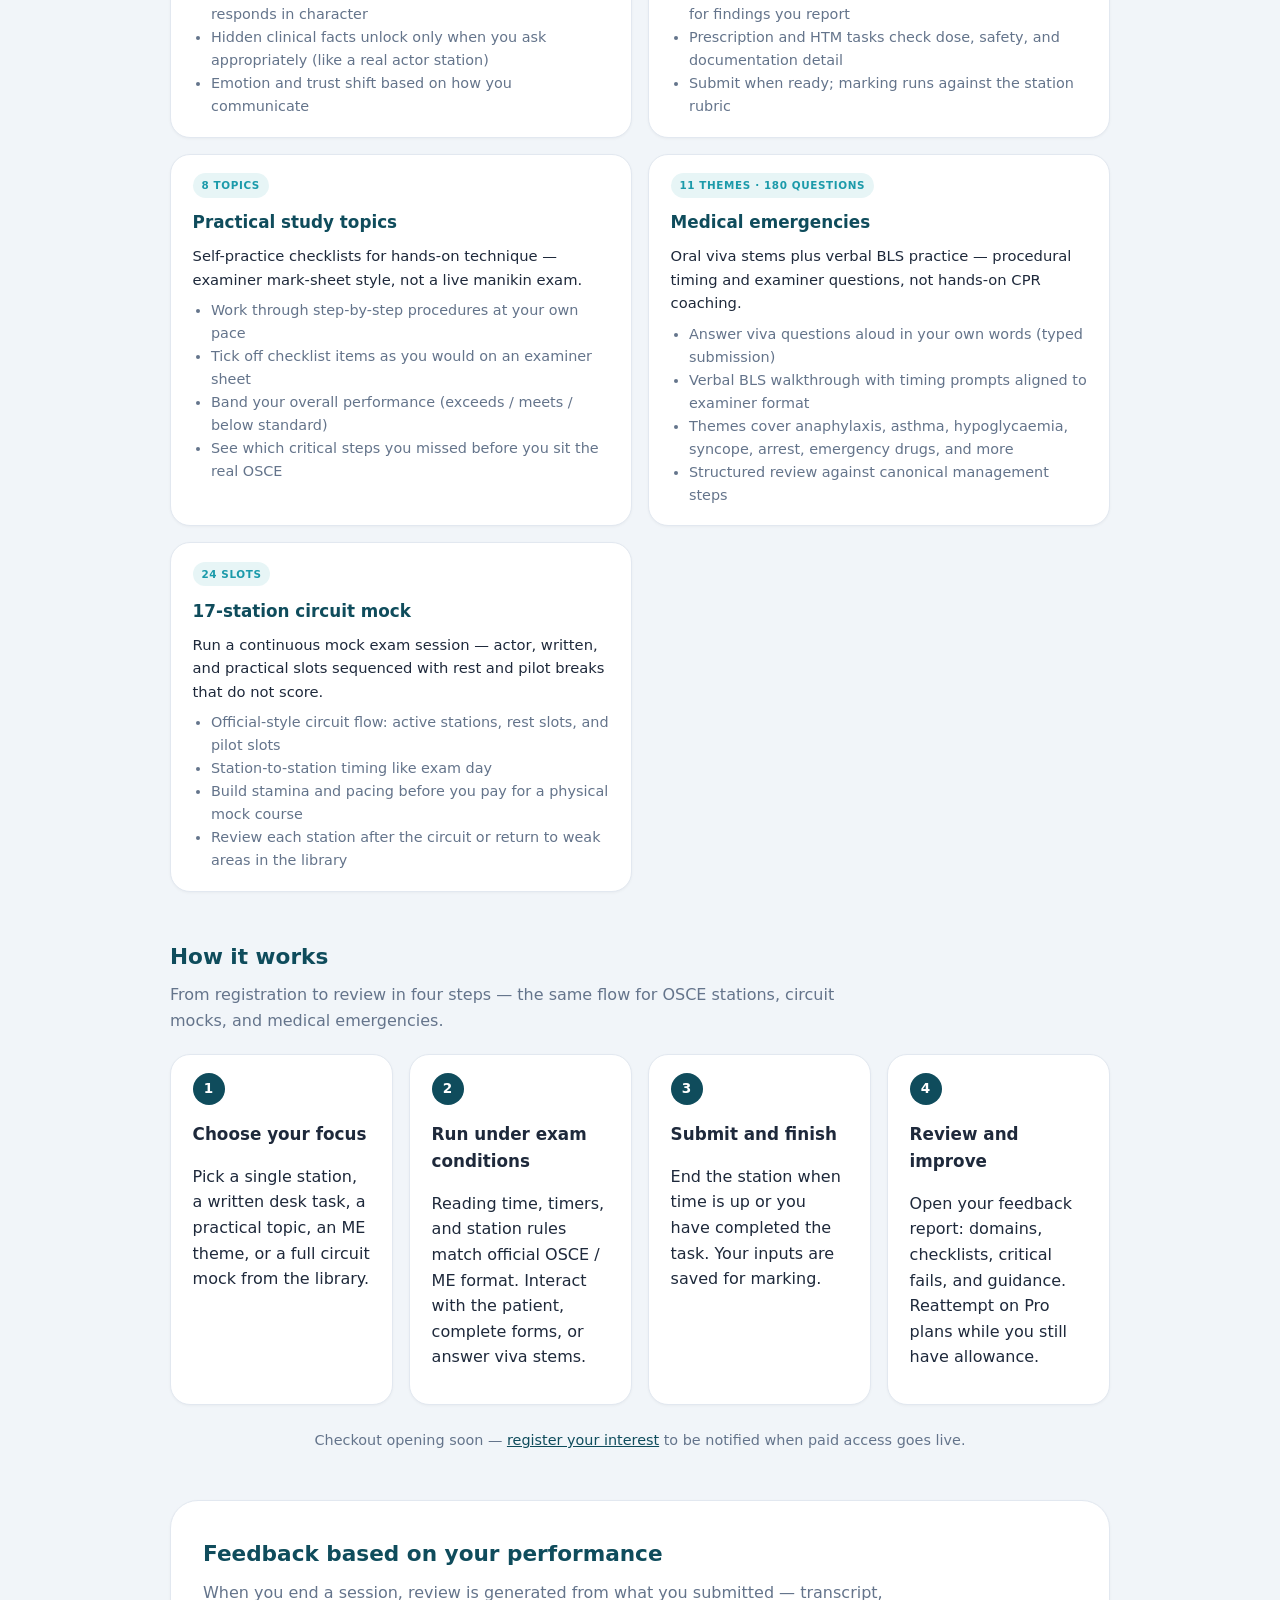
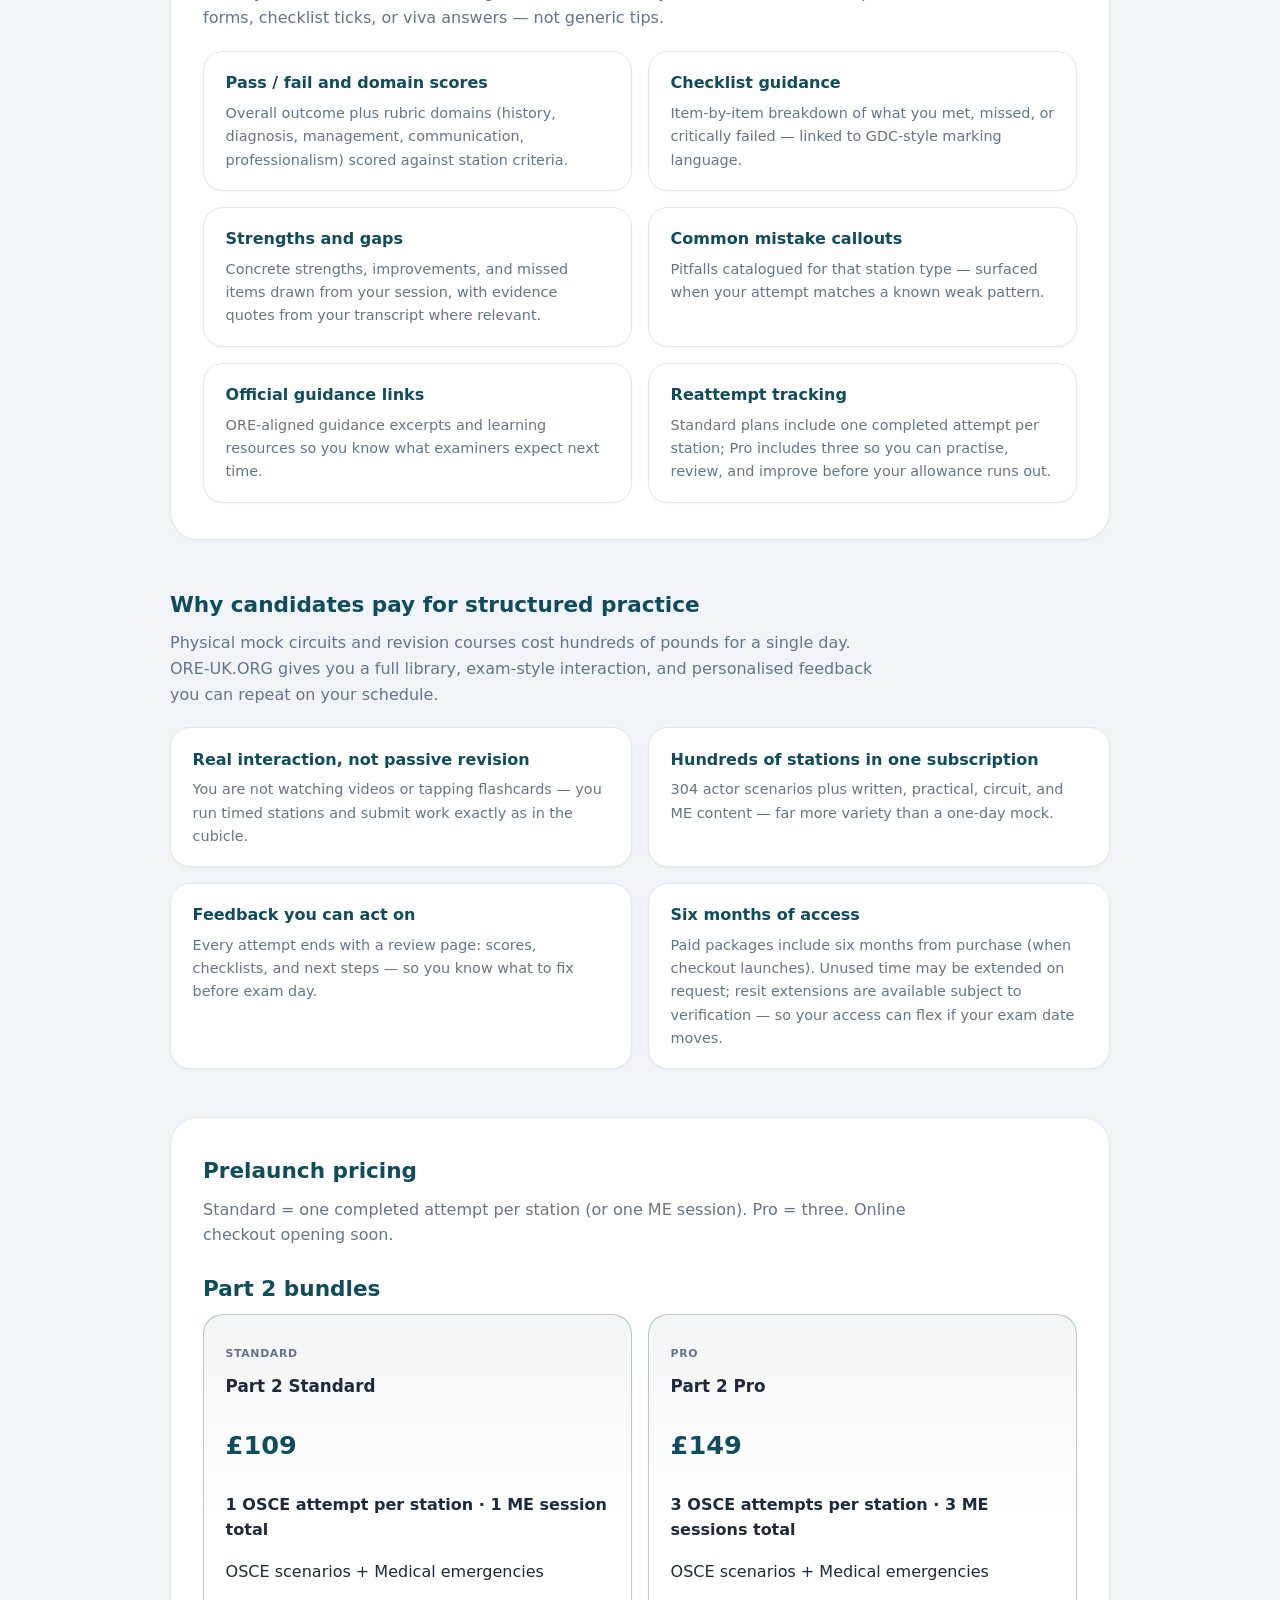
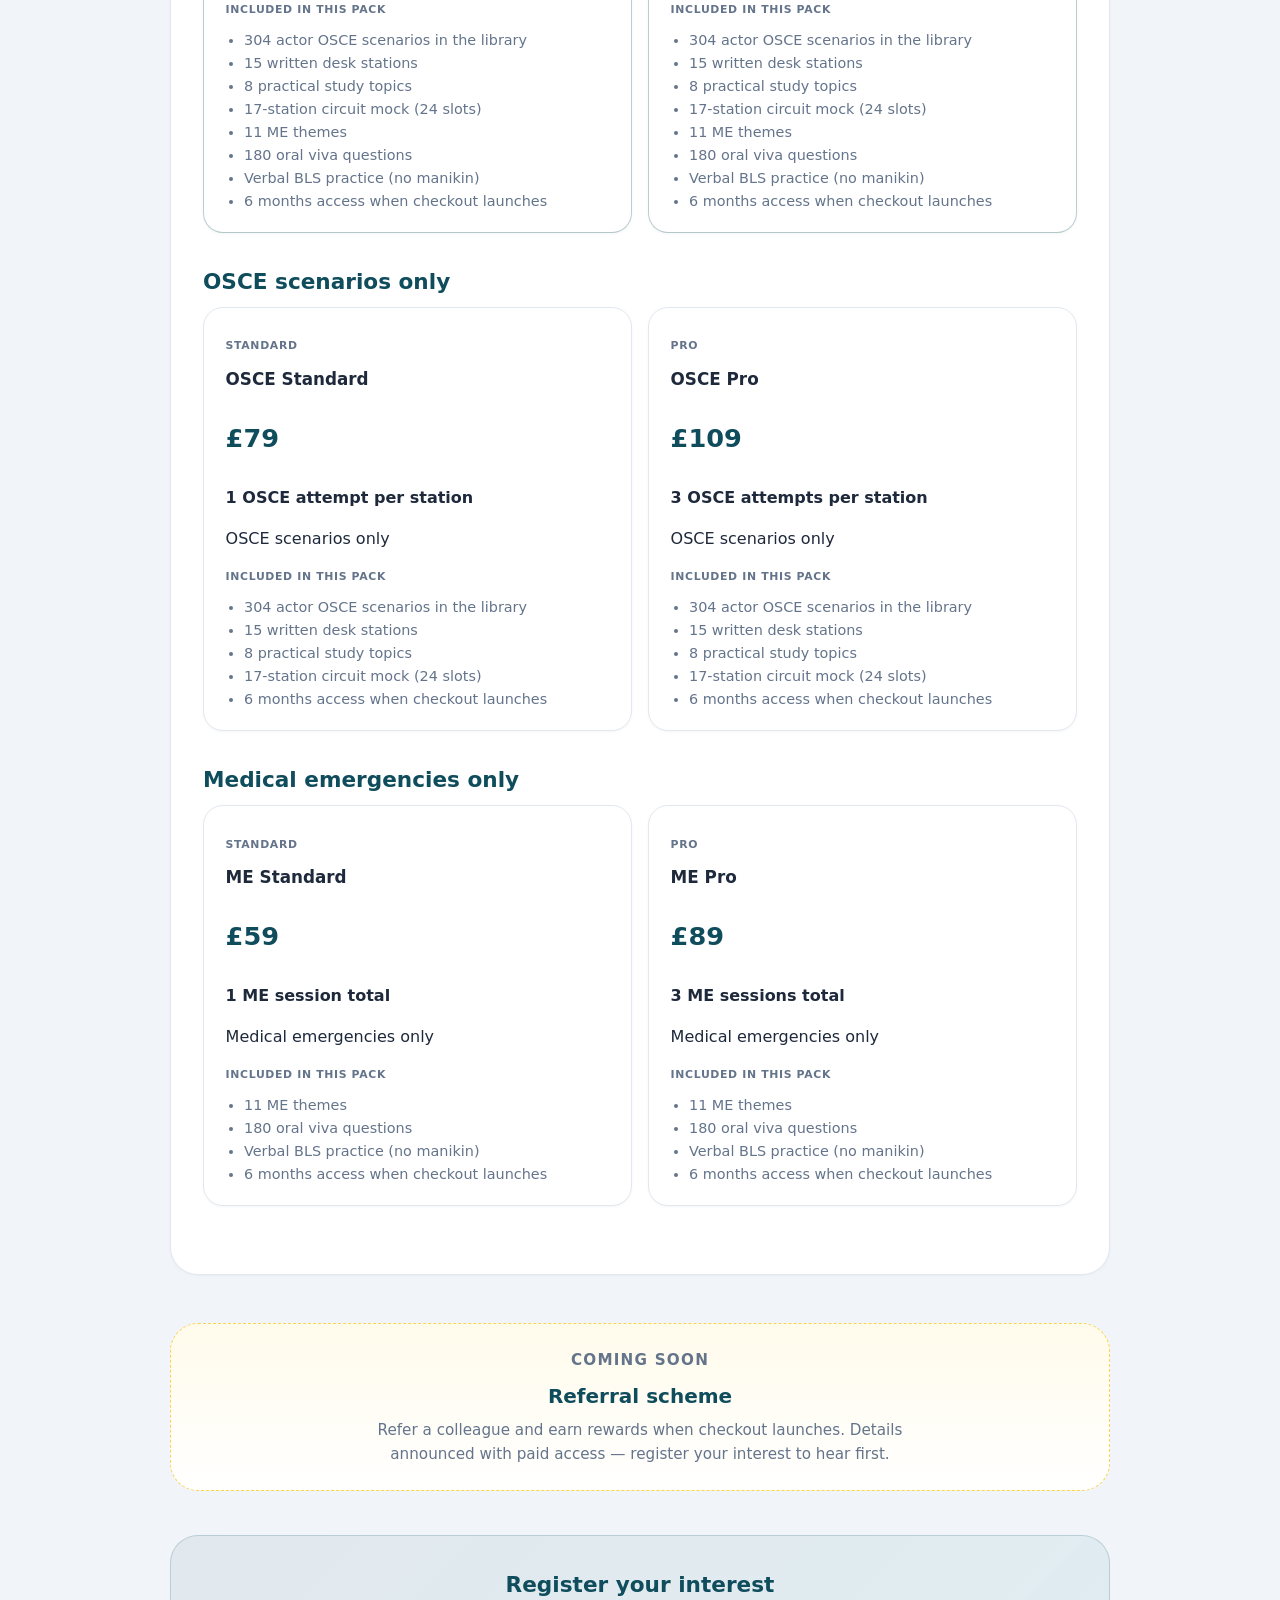
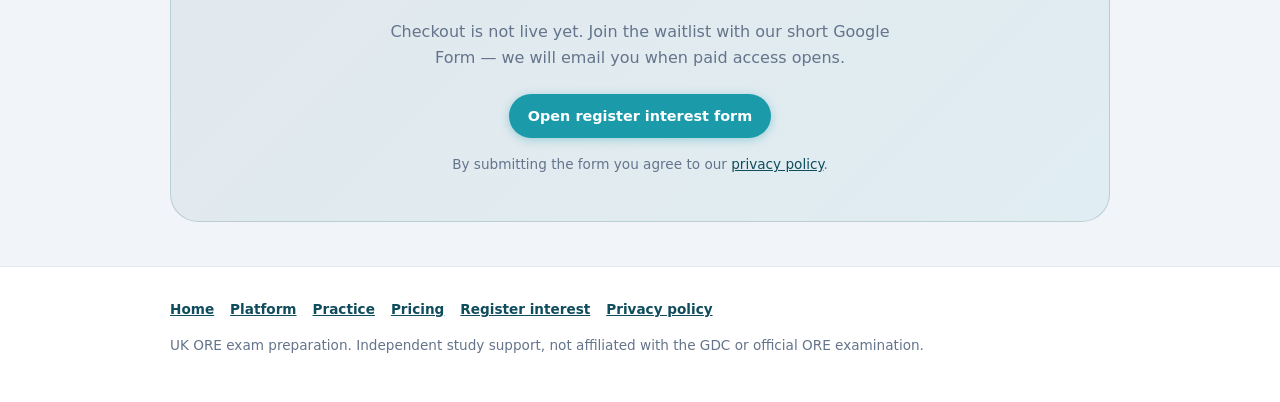
==== commit 983916ec: "Reorder sections: platform catalog first, then practice and flow. Update six-month access copy for e" ====
--- a/index.html
+++ b/index.html
@@ -13,6 +13,7 @@
       <a class="logo" href="index.html">ORE-UK.ORG</a>
       <nav class="site-nav" aria-label="Site">
         <a class="nav-tab active" href="index.html">Home</a>
+        <a class="nav-tab" href="index.html#catalog">Platform</a>
         <a class="nav-tab" href="index.html#experience">Practice</a>
         <a class="nav-tab" href="index.html#pricing">Pricing</a>
         <a class="nav-tab cta" href="https://forms.gle/NcTpKtTfis7xZNoQ6" rel="noopener" target="_blank">Register interest</a>
@@ -31,24 +32,12 @@
           <p class="disclaimer">Does not replace physical training, supervision, or the official ORE examination.</p>
           <div class="hero-actions">
             <a class="btn btn-primary" href="https://forms.gle/NcTpKtTfis7xZNoQ6" rel="noopener" target="_blank">Register interest</a>
-            <a class="btn btn-secondary" href="index.html#experience">See how it works</a>
+            <a class="btn btn-secondary" href="index.html#catalog">Explore the platform</a>
             <a class="btn btn-secondary" href="index.html#pricing">View pricing</a>
           </div>
         </div>
       </section>
     </div>
-
-    <section id="experience" class="section-block">
-      <h2>What you actually do</h2>
-      <p class="lead">No stock photos or demo videos needed: every format mirrors how you work in the exam cubicle or at the desk. You type, choose, and converse — the platform scores your real inputs.</p>
-      <div class="grid cols-2"><article class="card feature-card"><div class="feature-card-head"><span class="format-tag">304 scenarios</span><h3>Actor OSCE stations</h3></div><p class="feature-summary">Read the station brief, then chat with a simulated patient or relative under exam timing.</p><ul><li>One-minute reading time, then five-minute active station (official-style timing)</li><li>Type your questions and explanations — the patient responds in character</li><li>Hidden clinical facts unlock only when you ask appropriately (like a real actor station)</li><li>Emotion and trust shift based on how you communicate</li></ul></article><article class="card feature-card"><div class="feature-card-head"><span class="format-tag">15 tasks</span><h3>Written desk stations</h3></div><p class="feature-summary">Unstaffed desk work: prescriptions, radiograph reports, HTM audit forms, treatment plans, and referral letters.</p><ul><li>Fill structured forms and free-text fields — not multiple choice</li><li>Radiograph stations score against verification tables for findings you report</li><li>Prescription and HTM tasks check dose, safety, and documentation detail</li><li>Submit when ready; marking runs against the station rubric</li></ul></article><article class="card feature-card"><div class="feature-card-head"><span class="format-tag">8 topics</span><h3>Practical study topics</h3></div><p class="feature-summary">Self-practice checklists for hands-on technique — examiner mark-sheet style, not a live manikin exam.</p><ul><li>Work through step-by-step procedures at your own pace</li><li>Tick off checklist items as you would on an examiner sheet</li><li>Band your overall performance (exceeds / meets / below standard)</li><li>See which critical steps you missed before you sit the real OSCE</li></ul></article><article class="card feature-card"><div class="feature-card-head"><span class="format-tag">11 themes · 180 questions</span><h3>Medical emergencies</h3></div><p class="feature-summary">Oral viva stems plus verbal BLS practice — procedural timing and examiner questions, not hands-on CPR coaching.</p><ul><li>Answer viva questions aloud in your own words (typed submission)</li><li>Verbal BLS walkthrough with timing prompts aligned to examiner format</li><li>Themes cover anaphylaxis, asthma, hypoglycaemia, syncope, arrest, emergency drugs, and more</li><li>Structured review against canonical management steps</li></ul></article><article class="card feature-card"><div class="feature-card-head"><span class="format-tag">24 slots</span><h3>17-station circuit mock</h3></div><p class="feature-summary">Run a continuous mock exam session — actor, written, and practical slots sequenced with rest and pilot breaks that do not score.</p><ul><li>Official-style circuit flow: active stations, rest slots, and pilot slots</li><li>Station-to-station timing like exam day</li><li>Build stamina and pacing before you pay for a physical mock course</li><li>Review each station after the circuit or return to weak areas in the library</li></ul></article></div>
-    </section>
-
-    <section id="feedback" class="section-block section-muted">
-      <h2>Feedback based on your performance</h2>
-      <p class="lead">When you end a session, review is generated from what you submitted — transcript, forms, checklist ticks, or viva answers — not generic tips.</p>
-      <div class="grid cols-2"><article class="card feedback-card"><h3>Pass / fail and domain scores</h3><p>Overall outcome plus rubric domains (history, diagnosis, management, communication, professionalism) scored against station criteria.</p></article><article class="card feedback-card"><h3>Checklist guidance</h3><p>Item-by-item breakdown of what you met, missed, or critically failed — linked to GDC-style marking language.</p></article><article class="card feedback-card"><h3>Strengths and gaps</h3><p>Concrete strengths, improvements, and missed items drawn from your session, with evidence quotes from your transcript where relevant.</p></article><article class="card feedback-card"><h3>Common mistake callouts</h3><p>Pitfalls catalogued for that station type — surfaced when your attempt matches a known weak pattern.</p></article><article class="card feedback-card"><h3>Official guidance links</h3><p>ORE-aligned guidance excerpts and learning resources so you know what examiners expect next time.</p></article><article class="card feedback-card"><h3>Reattempt tracking</h3><p>Standard plans include one completed attempt per station; Pro includes three so you can practise, review, and improve before your allowance runs out.</p></article></div>
-    </section>
 
     <section id="catalog" class="section-block">
       <h2>What&apos;s on the platform</h2>
@@ -61,10 +50,29 @@
 <article class="card"><p class="tier">ME oral viva questions</p><p class="stat-value">180</p><p>Medical emergency oral viva and verbal BLS — procedural timing and examiner stems, not hands-on CPR training.</p></article></div>
     </section>
 
+    <section id="experience" class="section-block">
+      <h2>What you actually do</h2>
+      <p class="lead">No stock photos or demo videos needed: every format mirrors how you work in the exam cubicle or at the desk. You type, choose, and converse — the platform scores your real inputs.</p>
+      <div class="grid cols-2"><article class="card feature-card"><div class="feature-card-head"><span class="format-tag">304 scenarios</span><h3>Actor OSCE stations</h3></div><p class="feature-summary">Read the station brief, then chat with a simulated patient or relative under exam timing.</p><ul><li>One-minute reading time, then five-minute active station (official-style timing)</li><li>Type your questions and explanations — the patient responds in character</li><li>Hidden clinical facts unlock only when you ask appropriately (like a real actor station)</li><li>Emotion and trust shift based on how you communicate</li></ul></article><article class="card feature-card"><div class="feature-card-head"><span class="format-tag">15 tasks</span><h3>Written desk stations</h3></div><p class="feature-summary">Unstaffed desk work: prescriptions, radiograph reports, HTM audit forms, treatment plans, and referral letters.</p><ul><li>Fill structured forms and free-text fields — not multiple choice</li><li>Radiograph stations score against verification tables for findings you report</li><li>Prescription and HTM tasks check dose, safety, and documentation detail</li><li>Submit when ready; marking runs against the station rubric</li></ul></article><article class="card feature-card"><div class="feature-card-head"><span class="format-tag">8 topics</span><h3>Practical study topics</h3></div><p class="feature-summary">Self-practice checklists for hands-on technique — examiner mark-sheet style, not a live manikin exam.</p><ul><li>Work through step-by-step procedures at your own pace</li><li>Tick off checklist items as you would on an examiner sheet</li><li>Band your overall performance (exceeds / meets / below standard)</li><li>See which critical steps you missed before you sit the real OSCE</li></ul></article><article class="card feature-card"><div class="feature-card-head"><span class="format-tag">11 themes · 180 questions</span><h3>Medical emergencies</h3></div><p class="feature-summary">Oral viva stems plus verbal BLS practice — procedural timing and examiner questions, not hands-on CPR coaching.</p><ul><li>Answer viva questions aloud in your own words (typed submission)</li><li>Verbal BLS walkthrough with timing prompts aligned to examiner format</li><li>Themes cover anaphylaxis, asthma, hypoglycaemia, syncope, arrest, emergency drugs, and more</li><li>Structured review against canonical management steps</li></ul></article><article class="card feature-card"><div class="feature-card-head"><span class="format-tag">24 slots</span><h3>17-station circuit mock</h3></div><p class="feature-summary">Run a continuous mock exam session — actor, written, and practical slots sequenced with rest and pilot breaks that do not score.</p><ul><li>Official-style circuit flow: active stations, rest slots, and pilot slots</li><li>Station-to-station timing like exam day</li><li>Build stamina and pacing before you pay for a physical mock course</li><li>Review each station after the circuit or return to weak areas in the library</li></ul></article></div>
+    </section>
+
+    <section id="how" class="section-block">
+      <h2>How it works</h2>
+      <p class="lead">From registration to review in four steps — the same flow for OSCE stations, circuit mocks, and medical emergencies.</p>
+      <div class="steps steps-4"><div class="card"><span class="step-num">1</span><h3>Choose your focus</h3><p>Pick a single station, a written desk task, a practical topic, an ME theme, or a full circuit mock from the library.</p></div><div class="card"><span class="step-num">2</span><h3>Run under exam conditions</h3><p>Reading time, timers, and station rules match official OSCE / ME format. Interact with the patient, complete forms, or answer viva stems.</p></div><div class="card"><span class="step-num">3</span><h3>Submit and finish</h3><p>End the station when time is up or you have completed the task. Your inputs are saved for marking.</p></div><div class="card"><span class="step-num">4</span><h3>Review and improve</h3><p>Open your feedback report: domains, checklists, critical fails, and guidance. Reattempt on Pro plans while you still have allowance.</p></div></div>
+      <p class="access-note">Checkout opening soon — <a href="index.html#interest">register your interest</a> to be notified when paid access goes live.</p>
+    </section>
+
+    <section id="feedback" class="section-block section-muted">
+      <h2>Feedback based on your performance</h2>
+      <p class="lead">When you end a session, review is generated from what you submitted — transcript, forms, checklist ticks, or viva answers — not generic tips.</p>
+      <div class="grid cols-2"><article class="card feedback-card"><h3>Pass / fail and domain scores</h3><p>Overall outcome plus rubric domains (history, diagnosis, management, communication, professionalism) scored against station criteria.</p></article><article class="card feedback-card"><h3>Checklist guidance</h3><p>Item-by-item breakdown of what you met, missed, or critically failed — linked to GDC-style marking language.</p></article><article class="card feedback-card"><h3>Strengths and gaps</h3><p>Concrete strengths, improvements, and missed items drawn from your session, with evidence quotes from your transcript where relevant.</p></article><article class="card feedback-card"><h3>Common mistake callouts</h3><p>Pitfalls catalogued for that station type — surfaced when your attempt matches a known weak pattern.</p></article><article class="card feedback-card"><h3>Official guidance links</h3><p>ORE-aligned guidance excerpts and learning resources so you know what examiners expect next time.</p></article><article class="card feedback-card"><h3>Reattempt tracking</h3><p>Standard plans include one completed attempt per station; Pro includes three so you can practise, review, and improve before your allowance runs out.</p></article></div>
+    </section>
+
     <section id="value" class="section-block">
       <h2>Why candidates pay for structured practice</h2>
       <p class="lead">Physical mock circuits and revision courses cost hundreds of pounds for a single day. ORE-UK.ORG gives you a full library, exam-style interaction, and personalised feedback you can repeat on your schedule.</p>
-      <div class="grid cols-2"><article class="card value-card"><h3>Real interaction, not passive revision</h3><p>You are not watching videos or tapping flashcards — you run timed stations and submit work exactly as in the cubicle.</p></article><article class="card value-card"><h3>Hundreds of stations in one subscription</h3><p>304 actor scenarios plus written, practical, circuit, and ME content — far more variety than a one-day mock.</p></article><article class="card value-card"><h3>Feedback you can act on</h3><p>Every attempt ends with a review page: scores, checklists, and next steps — so you know what to fix before exam day.</p></article><article class="card value-card"><h3>Six months of access</h3><p>Paid packages include six months from purchase (when checkout launches) — spread practice across your revision timeline.</p></article></div>
+      <div class="grid cols-2"><article class="card value-card"><h3>Real interaction, not passive revision</h3><p>You are not watching videos or tapping flashcards — you run timed stations and submit work exactly as in the cubicle.</p></article><article class="card value-card"><h3>Hundreds of stations in one subscription</h3><p>304 actor scenarios plus written, practical, circuit, and ME content — far more variety than a one-day mock.</p></article><article class="card value-card"><h3>Feedback you can act on</h3><p>Every attempt ends with a review page: scores, checklists, and next steps — so you know what to fix before exam day.</p></article><article class="card value-card"><h3>Six months of access</h3><p>Paid packages include six months from purchase (when checkout launches). Unused time may be extended on request; resit extensions are available subject to verification — so your access can flex if your exam date moves.</p></article></div>
     </section>
 
     <section id="pricing" class="section-block section-muted">
@@ -81,13 +89,6 @@
       <p>Refer a colleague and earn rewards when checkout launches. Details announced with paid access — register your interest to hear first.</p>
     </section>
 
-    <section id="how" class="section-block">
-      <h2>How it works</h2>
-      <p class="lead">From registration to review in four steps — the same flow for OSCE stations, circuit mocks, and medical emergencies.</p>
-      <div class="steps steps-4"><div class="card"><span class="step-num">1</span><h3>Choose your focus</h3><p>Pick a single station, a written desk task, a practical topic, an ME theme, or a full circuit mock from the library.</p></div><div class="card"><span class="step-num">2</span><h3>Run under exam conditions</h3><p>Reading time, timers, and station rules match official OSCE / ME format. Interact with the patient, complete forms, or answer viva stems.</p></div><div class="card"><span class="step-num">3</span><h3>Submit and finish</h3><p>End the station when time is up or you have completed the task. Your inputs are saved for marking.</p></div><div class="card"><span class="step-num">4</span><h3>Review and improve</h3><p>Open your feedback report: domains, checklists, critical fails, and guidance. Reattempt on Pro plans while you still have allowance.</p></div></div>
-      <p class="access-note">Checkout opening soon — <a href="index.html#interest">register your interest</a> to be notified when paid access goes live.</p>
-    </section>
-
     <section id="interest">
       <div class="interest-box">
 <h2>Register your interest</h2>
@@ -102,6 +103,7 @@
     <div class="container">
       <div class="footer-links">
         <a href="index.html">Home</a>
+        <a href="index.html#catalog">Platform</a>
         <a href="index.html#experience">Practice</a>
         <a href="index.html#pricing">Pricing</a>
         <a href="index.html#interest">Register interest</a>
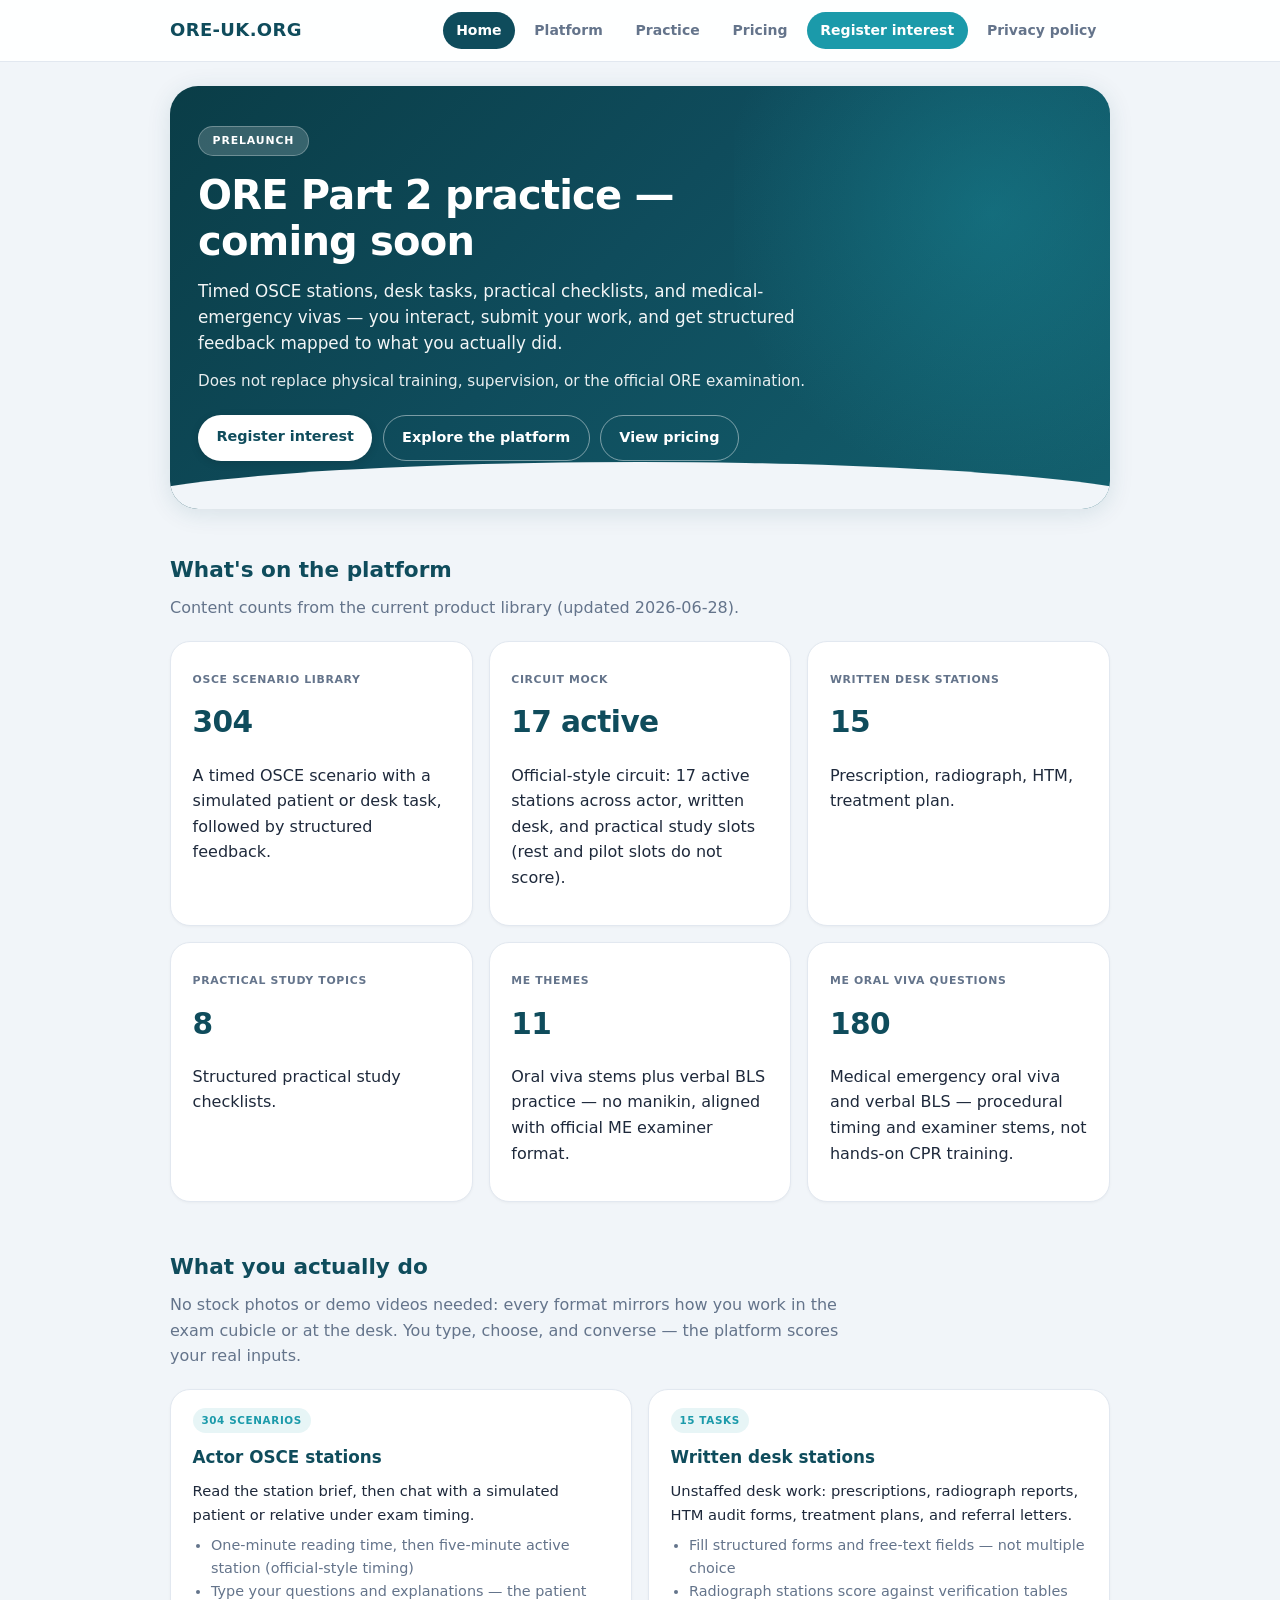
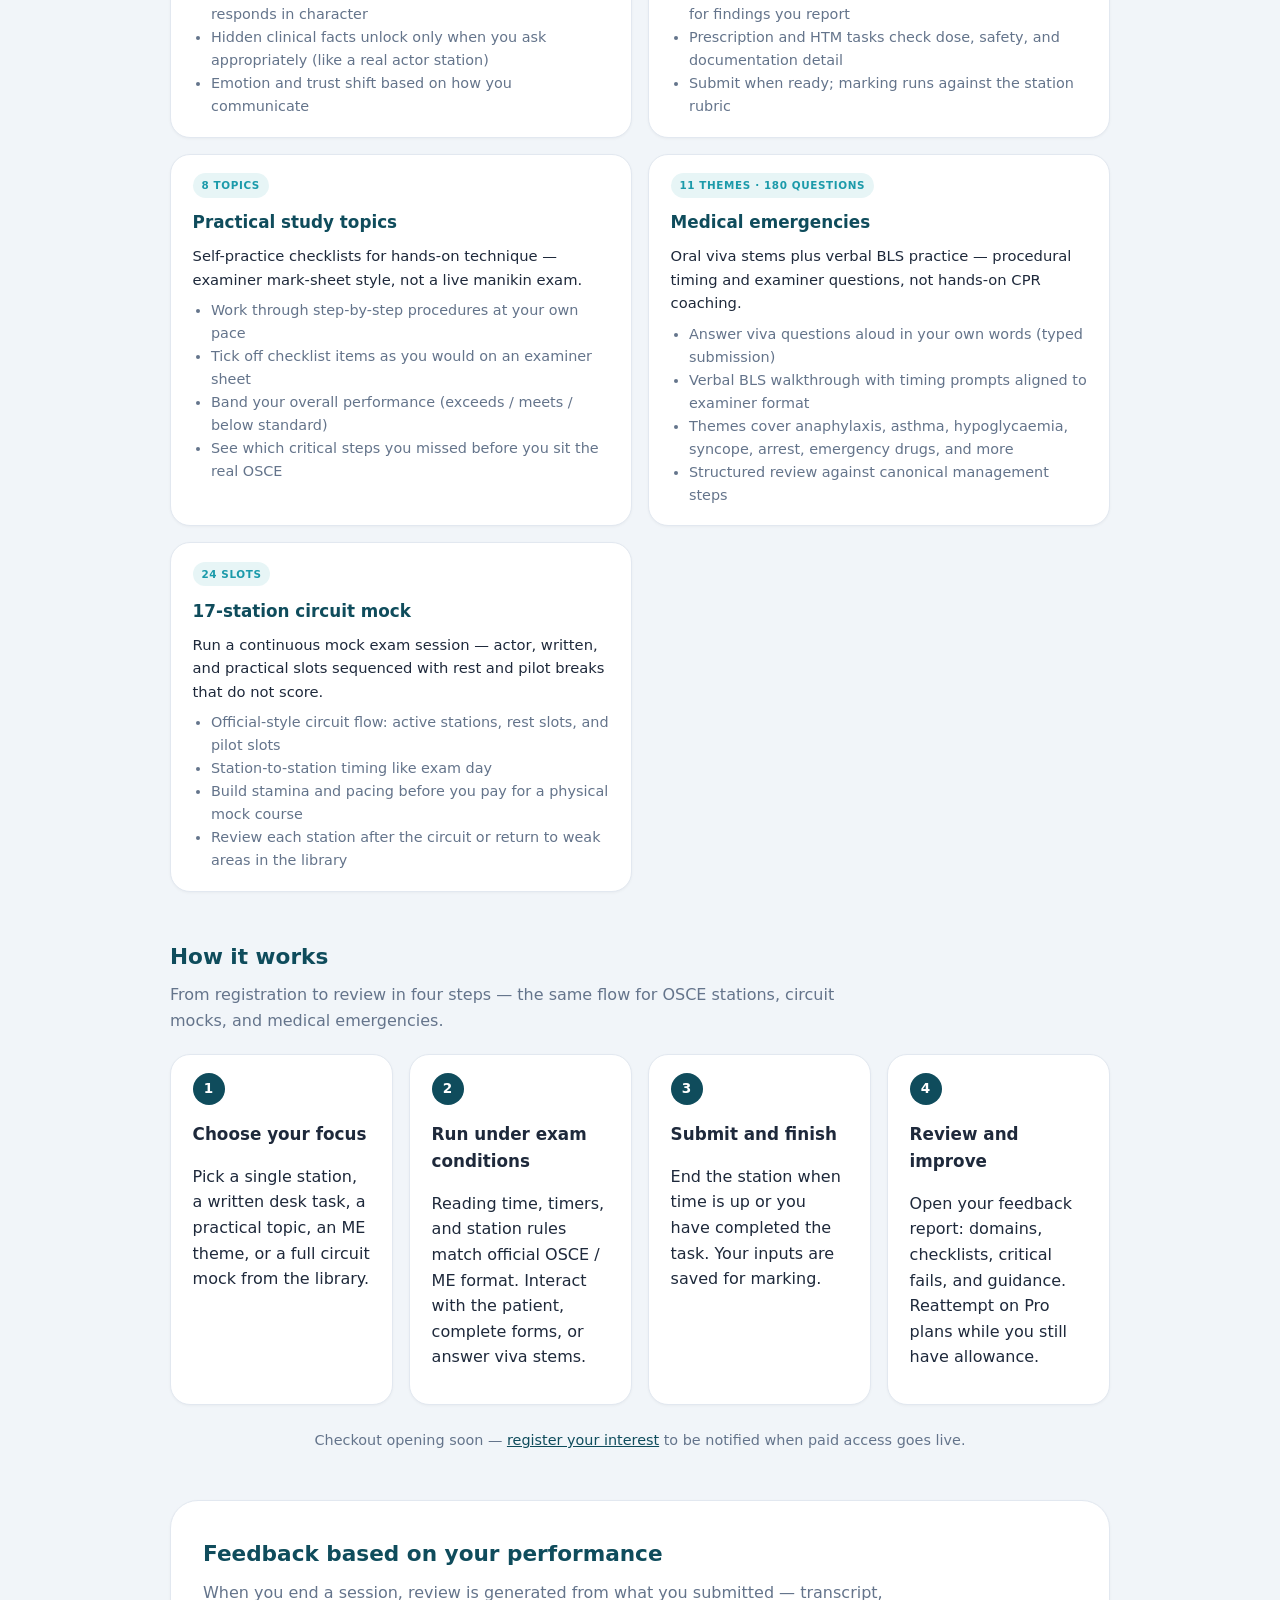
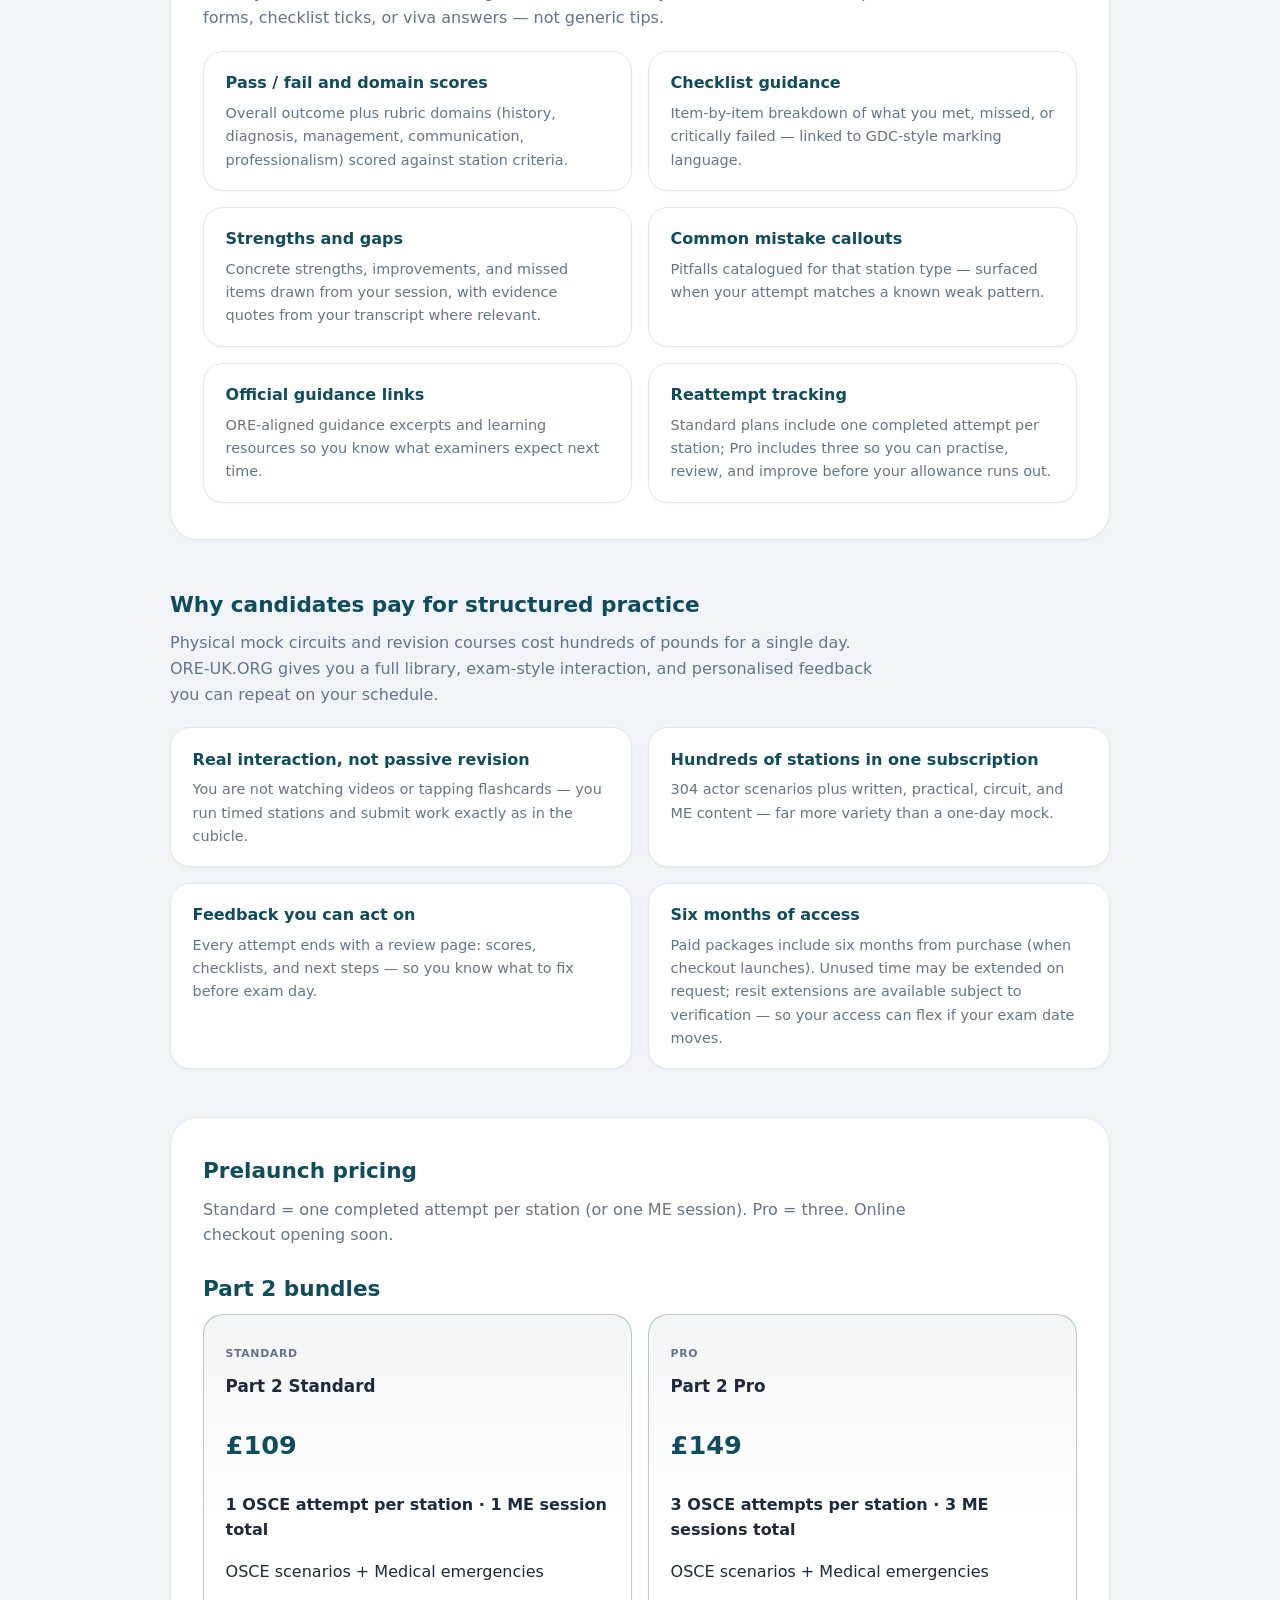
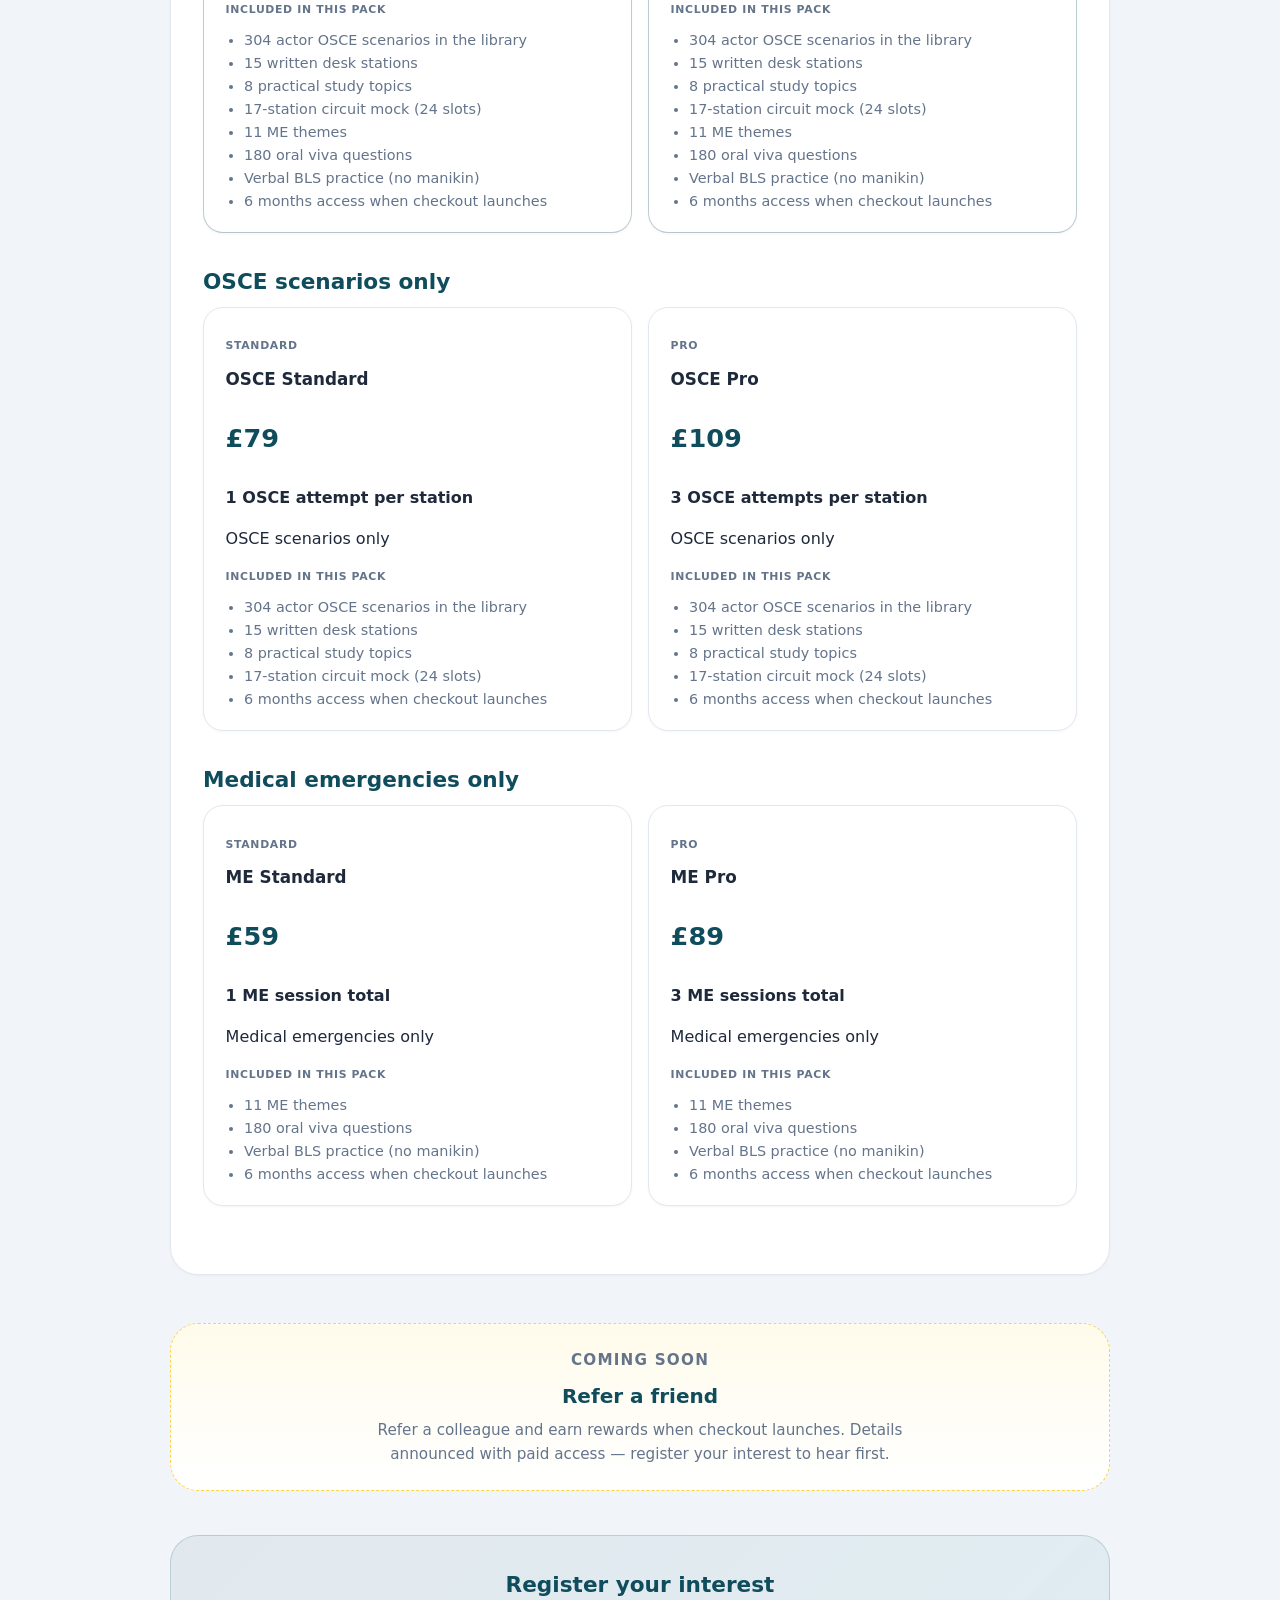
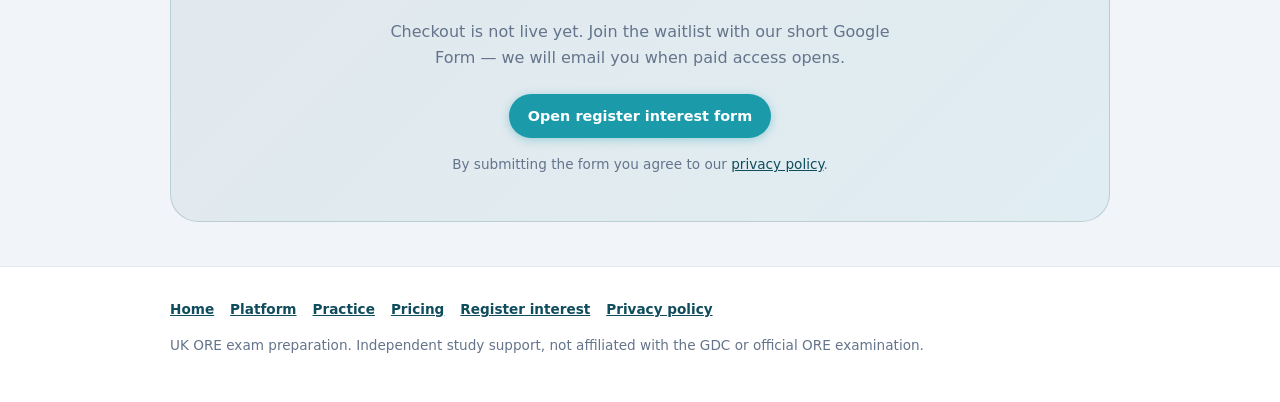
==== commit a279b0a3: "Rename referral banner heading to Refer a friend." ====
--- a/index.html
+++ b/index.html
@@ -85,7 +85,7 @@
 
     <section id="referral" class="referral-banner" data-testid="referral-scheme-banner">
       <p class="referral-label">Coming soon</p>
-      <h2>Referral scheme</h2>
+      <h2>Refer a friend</h2>
       <p>Refer a colleague and earn rewards when checkout launches. Details announced with paid access — register your interest to hear first.</p>
     </section>
 
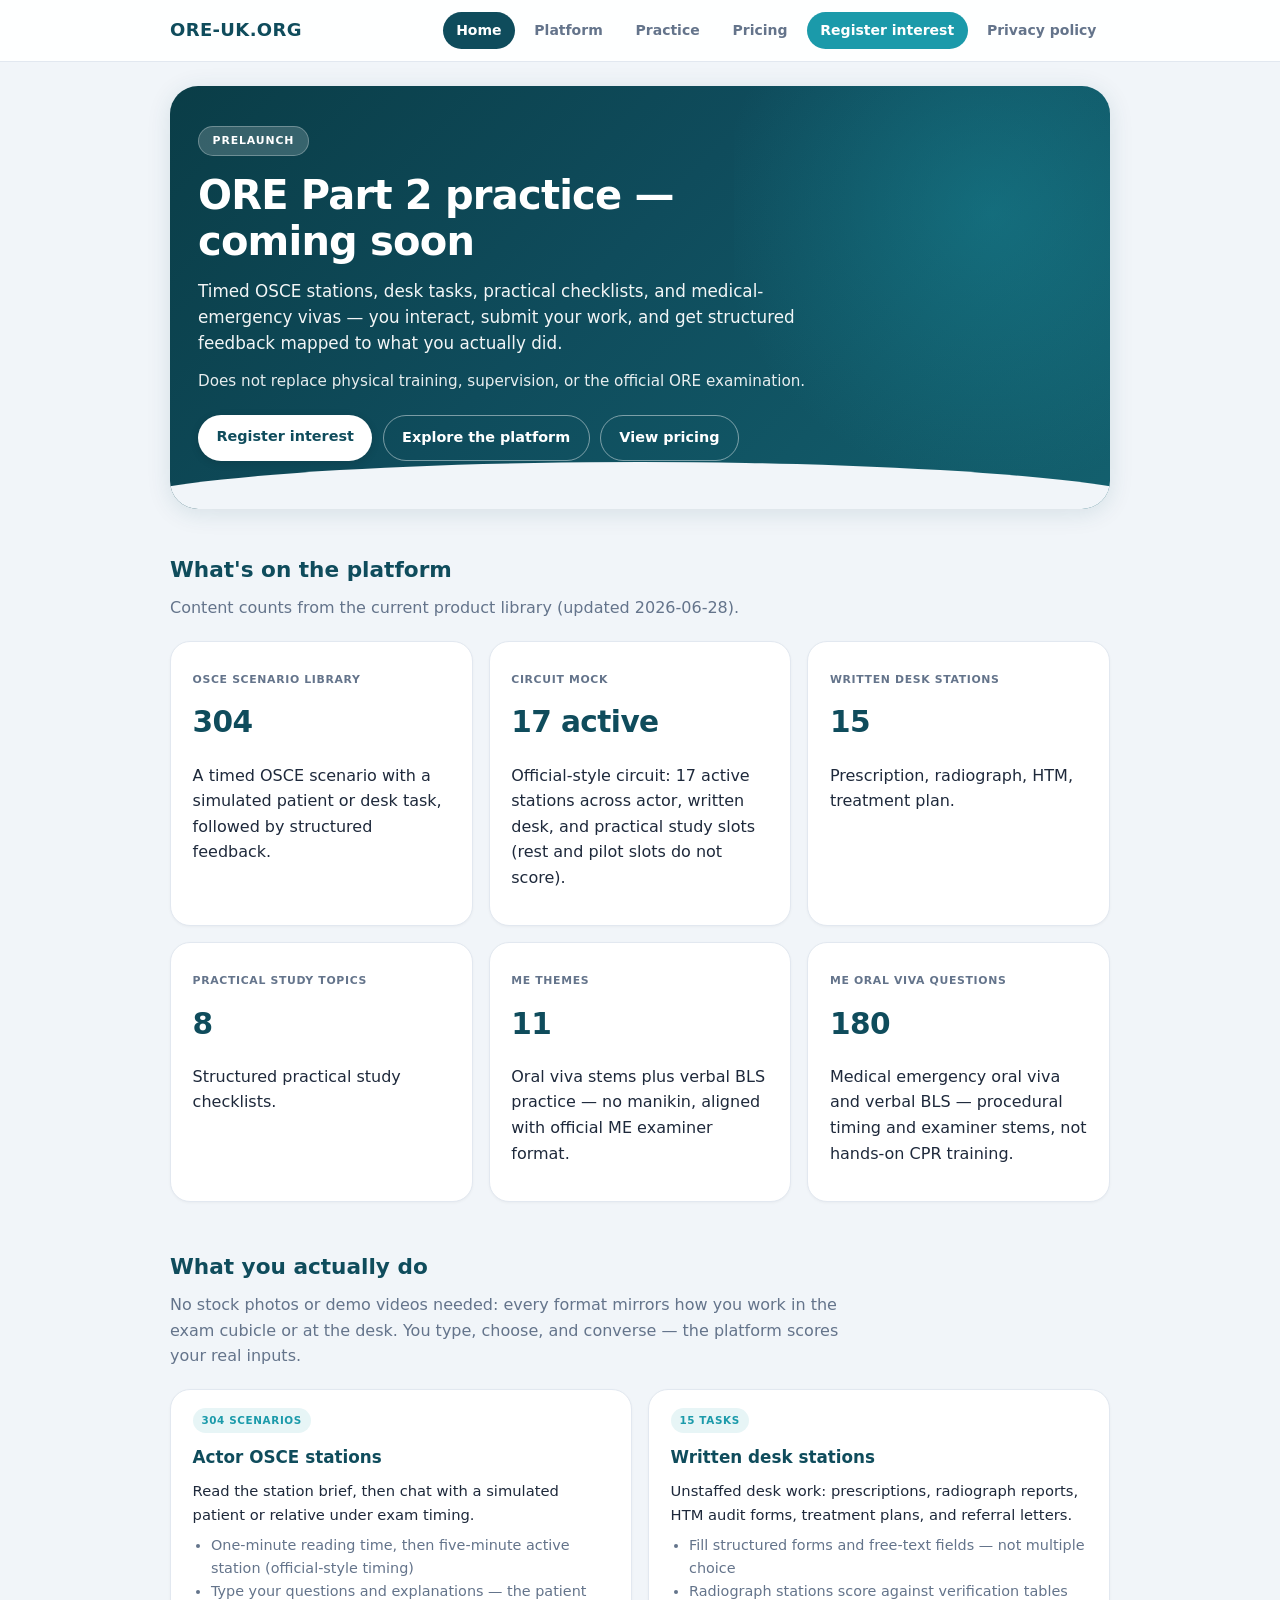
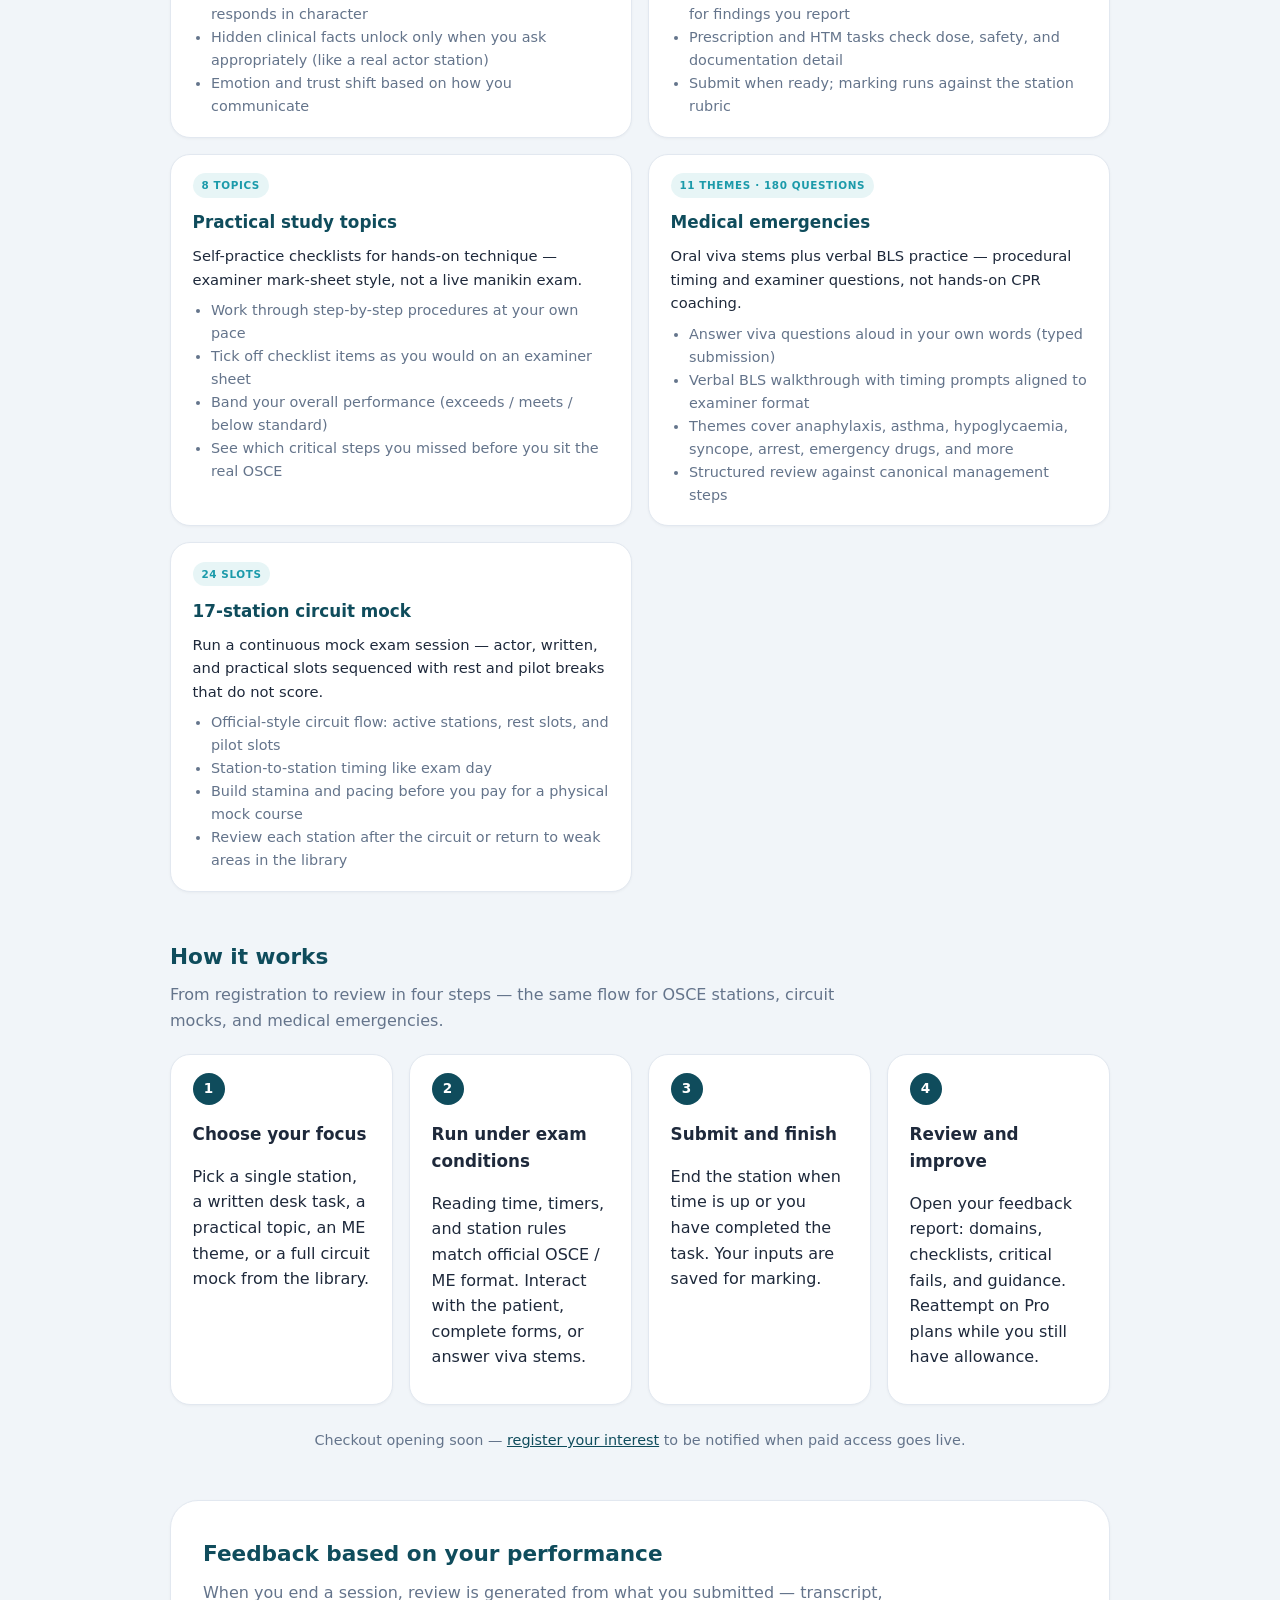
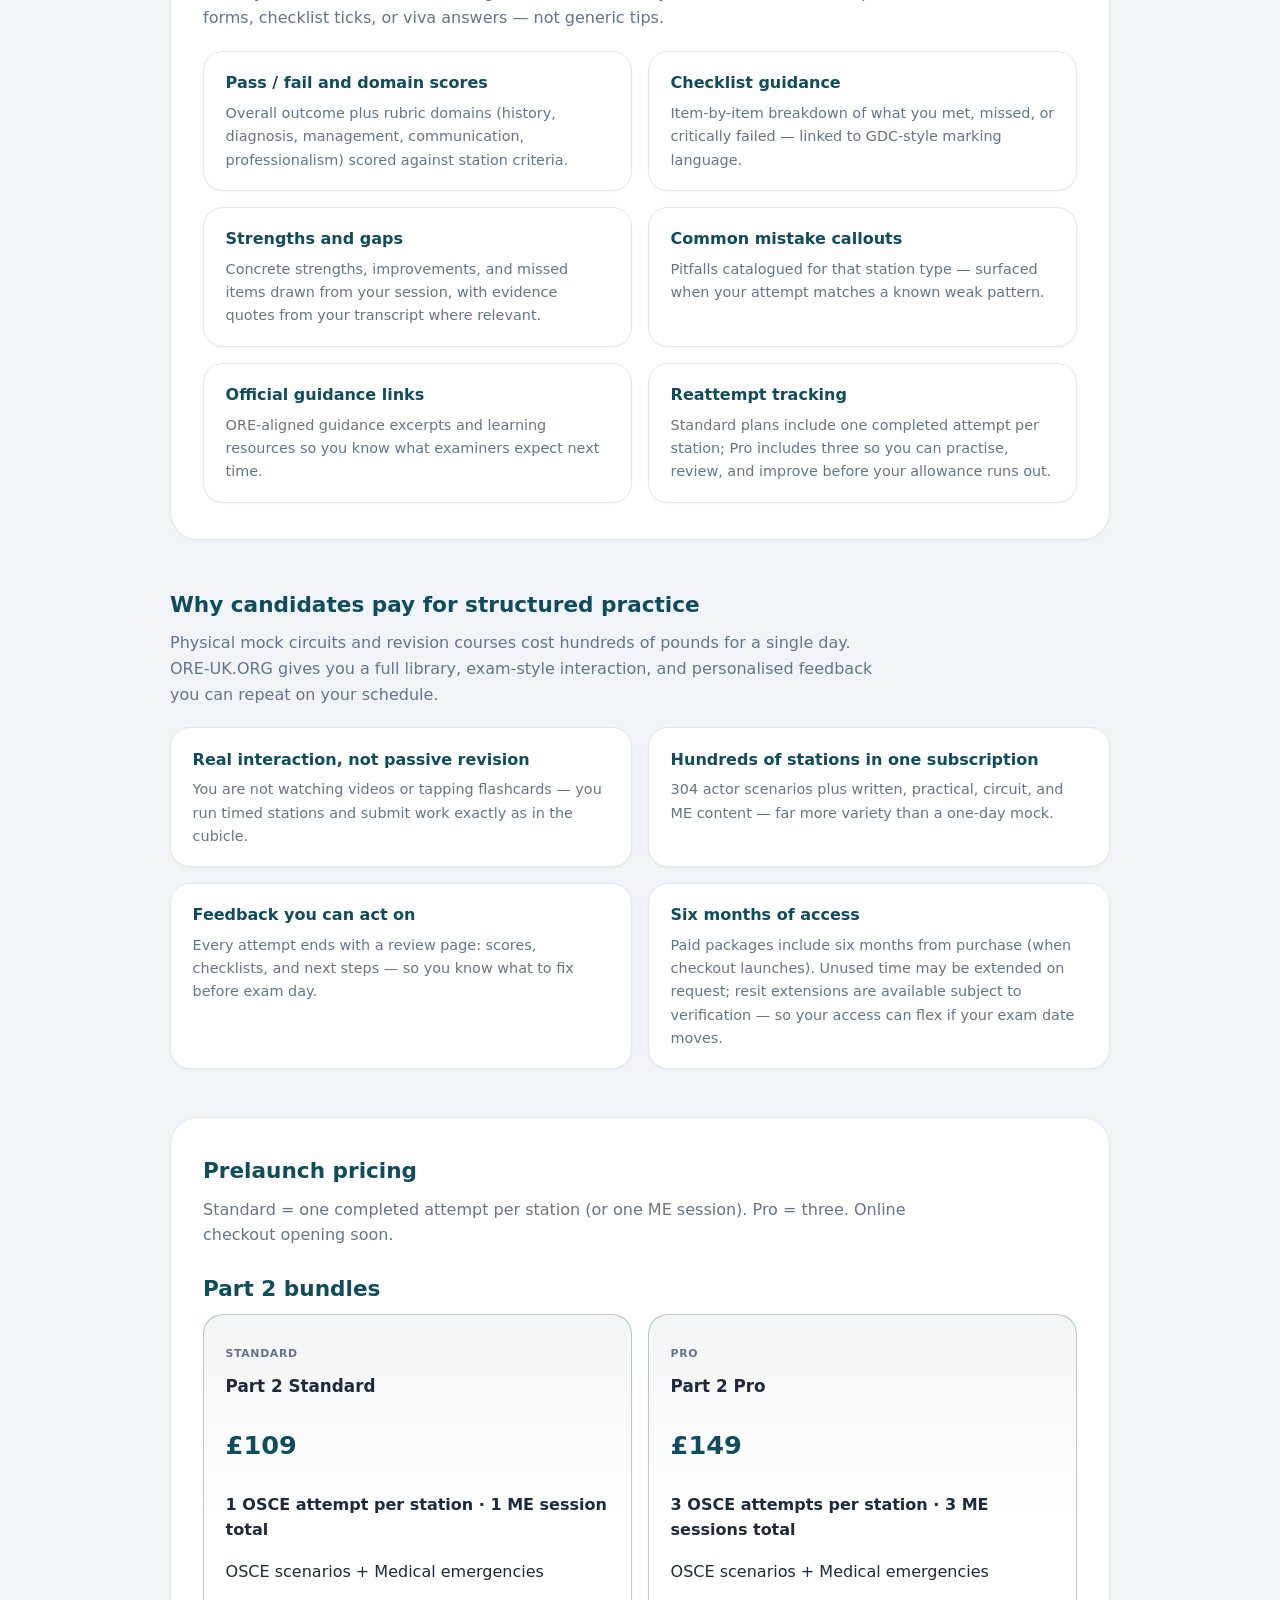
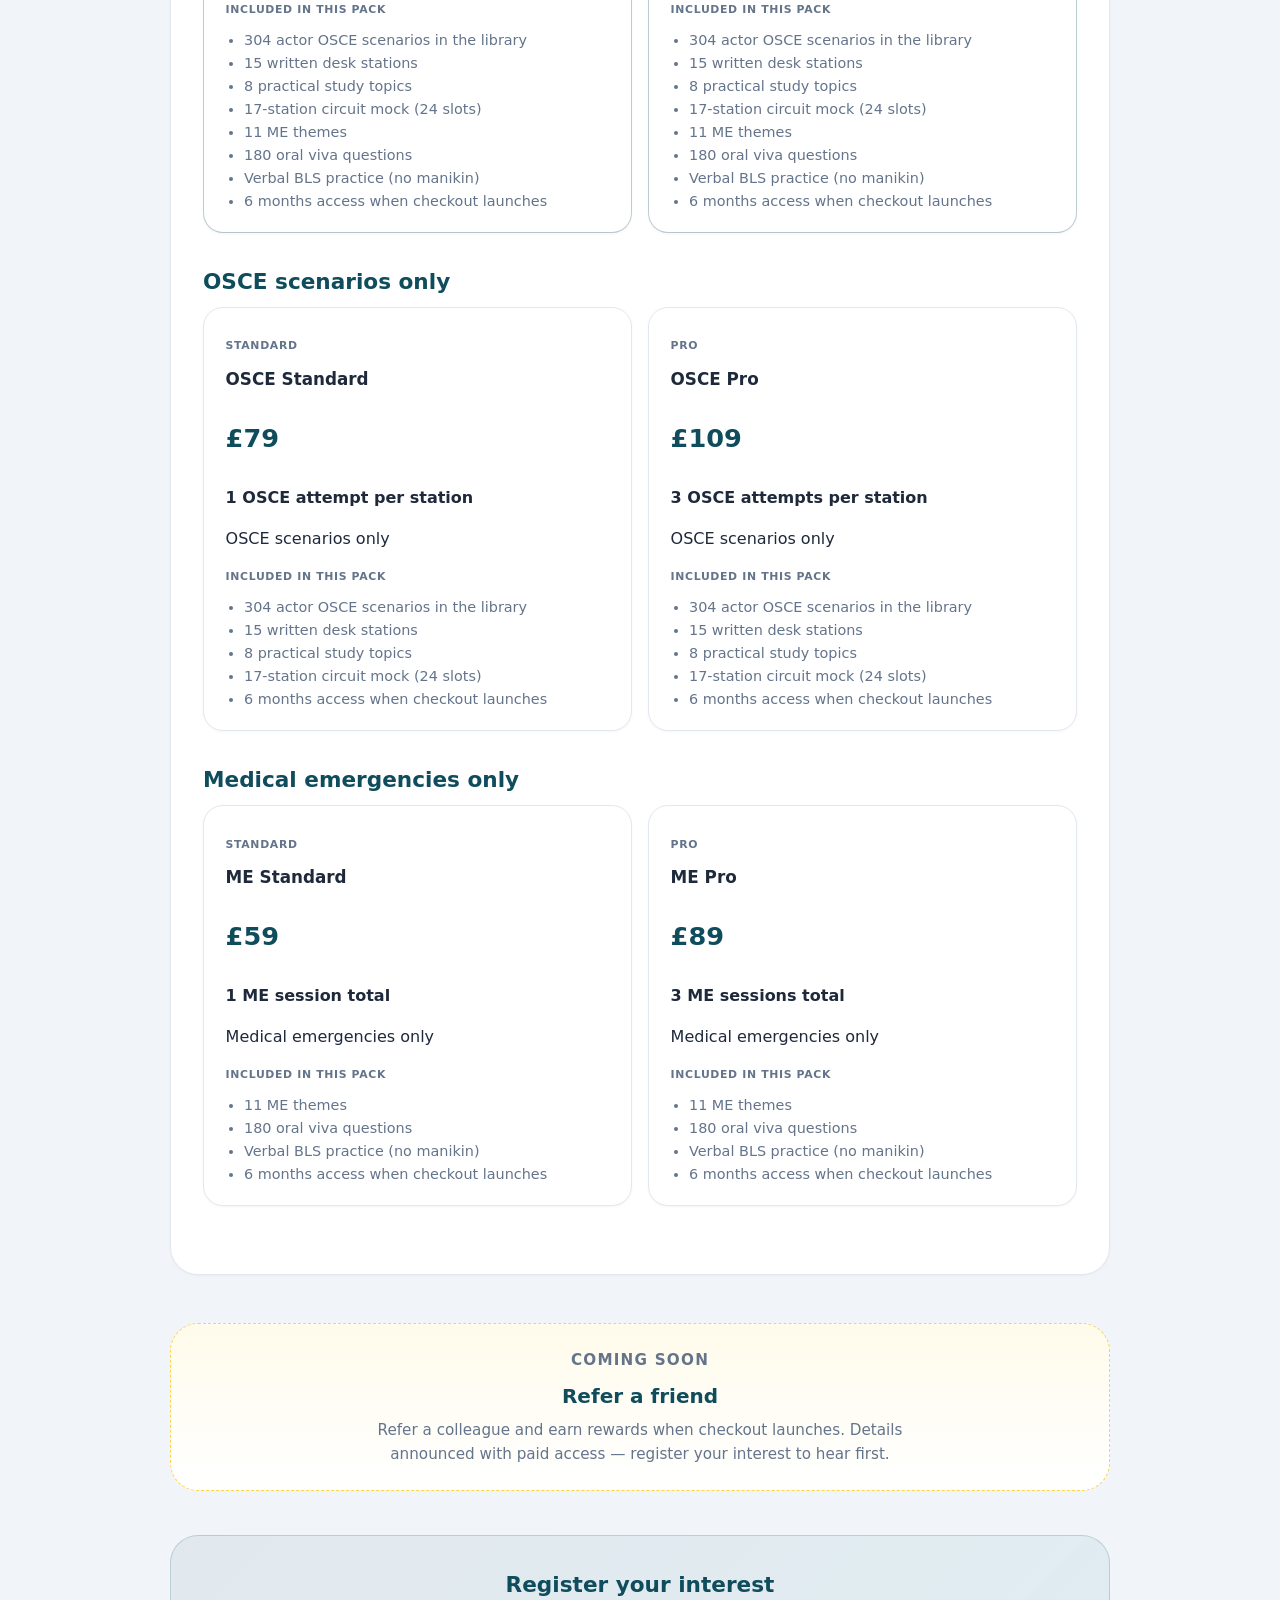
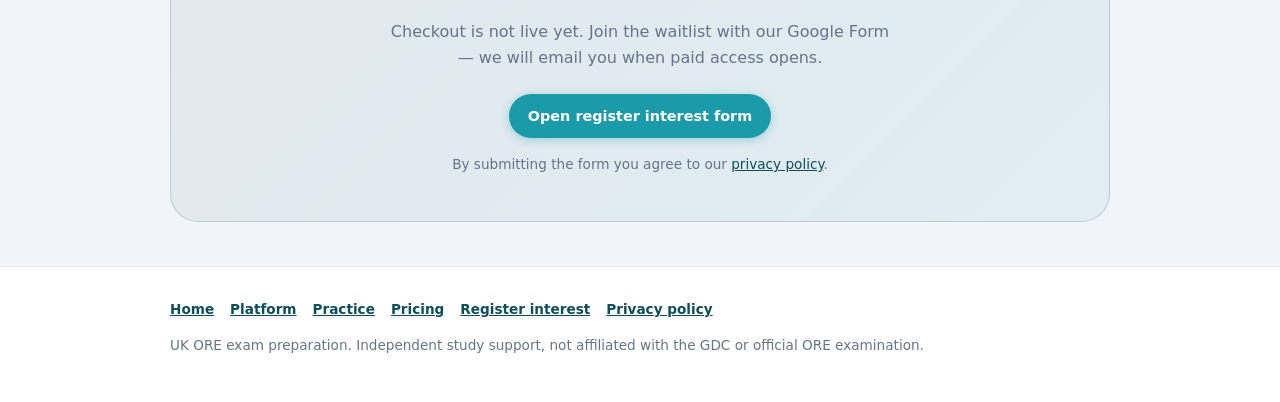
==== commit e714eebd: "Remove 'short' from Google Form waitlist copy." ====
--- a/index.html
+++ b/index.html
@@ -92,7 +92,7 @@
     <section id="interest">
       <div class="interest-box">
 <h2>Register your interest</h2>
-<p>Checkout is not live yet. Join the waitlist with our short Google Form — we will email you when paid access opens.</p>
+<p>Checkout is not live yet. Join the waitlist with our Google Form — we will email you when paid access opens.</p>
 <p><a class="btn btn-accent" href="https://forms.gle/NcTpKtTfis7xZNoQ6" rel="noopener" target="_blank">Open register interest form</a></p>
 <p style="margin-top:1rem;font-size:0.85rem">By submitting the form you agree to our <a href="privacy.html">privacy policy</a>.</p>
 </div>
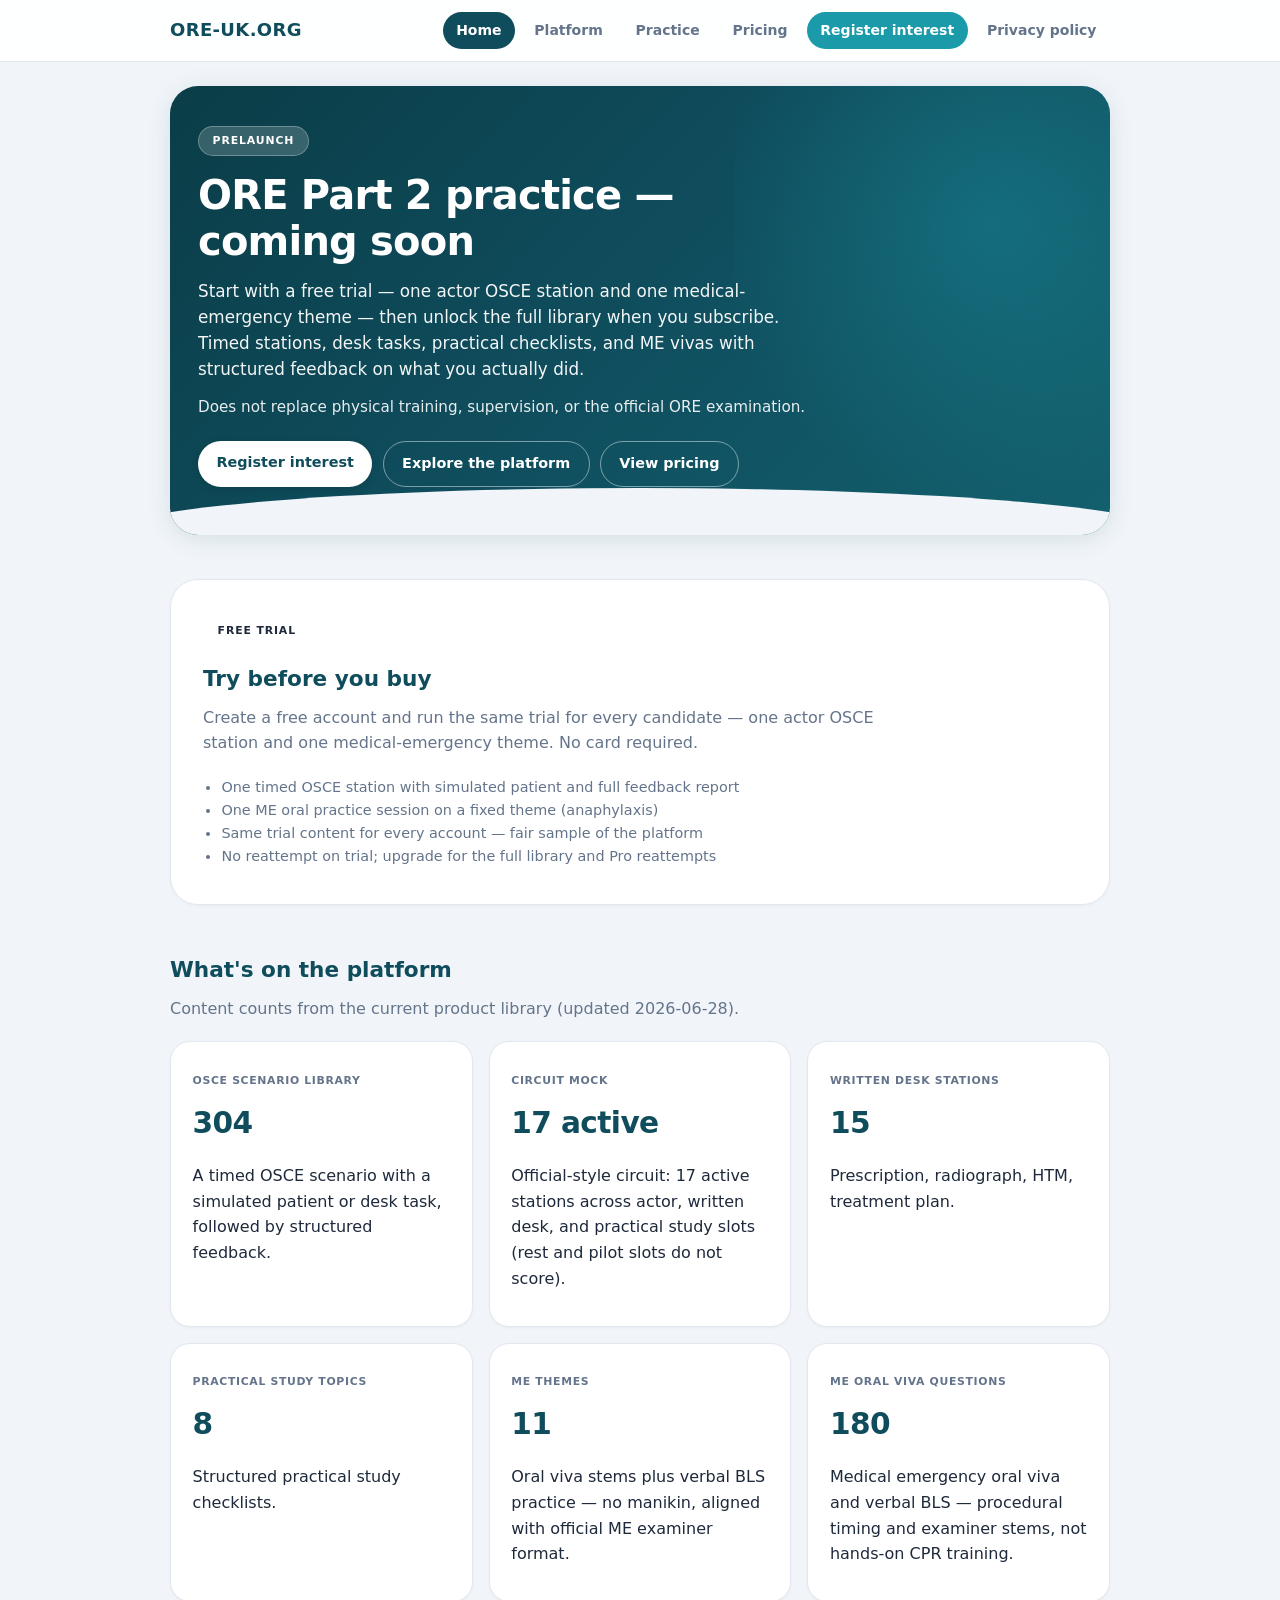
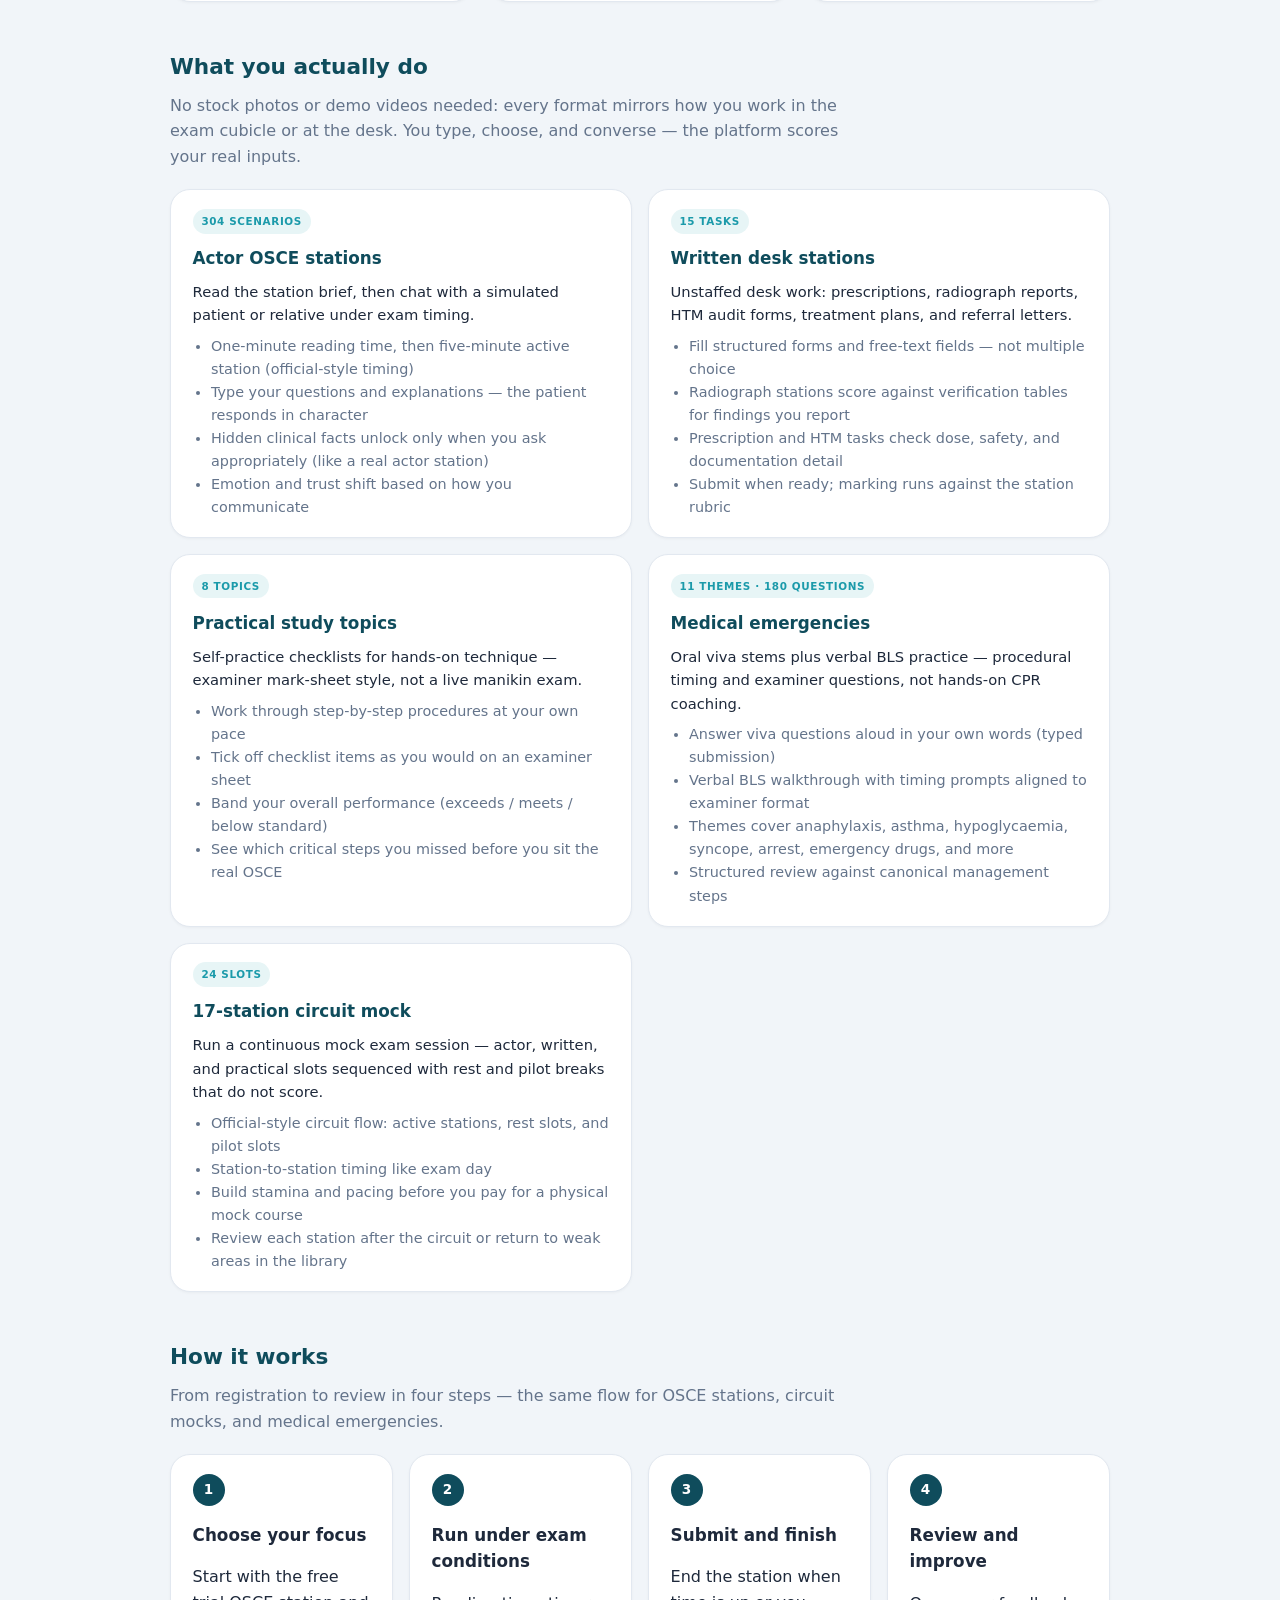
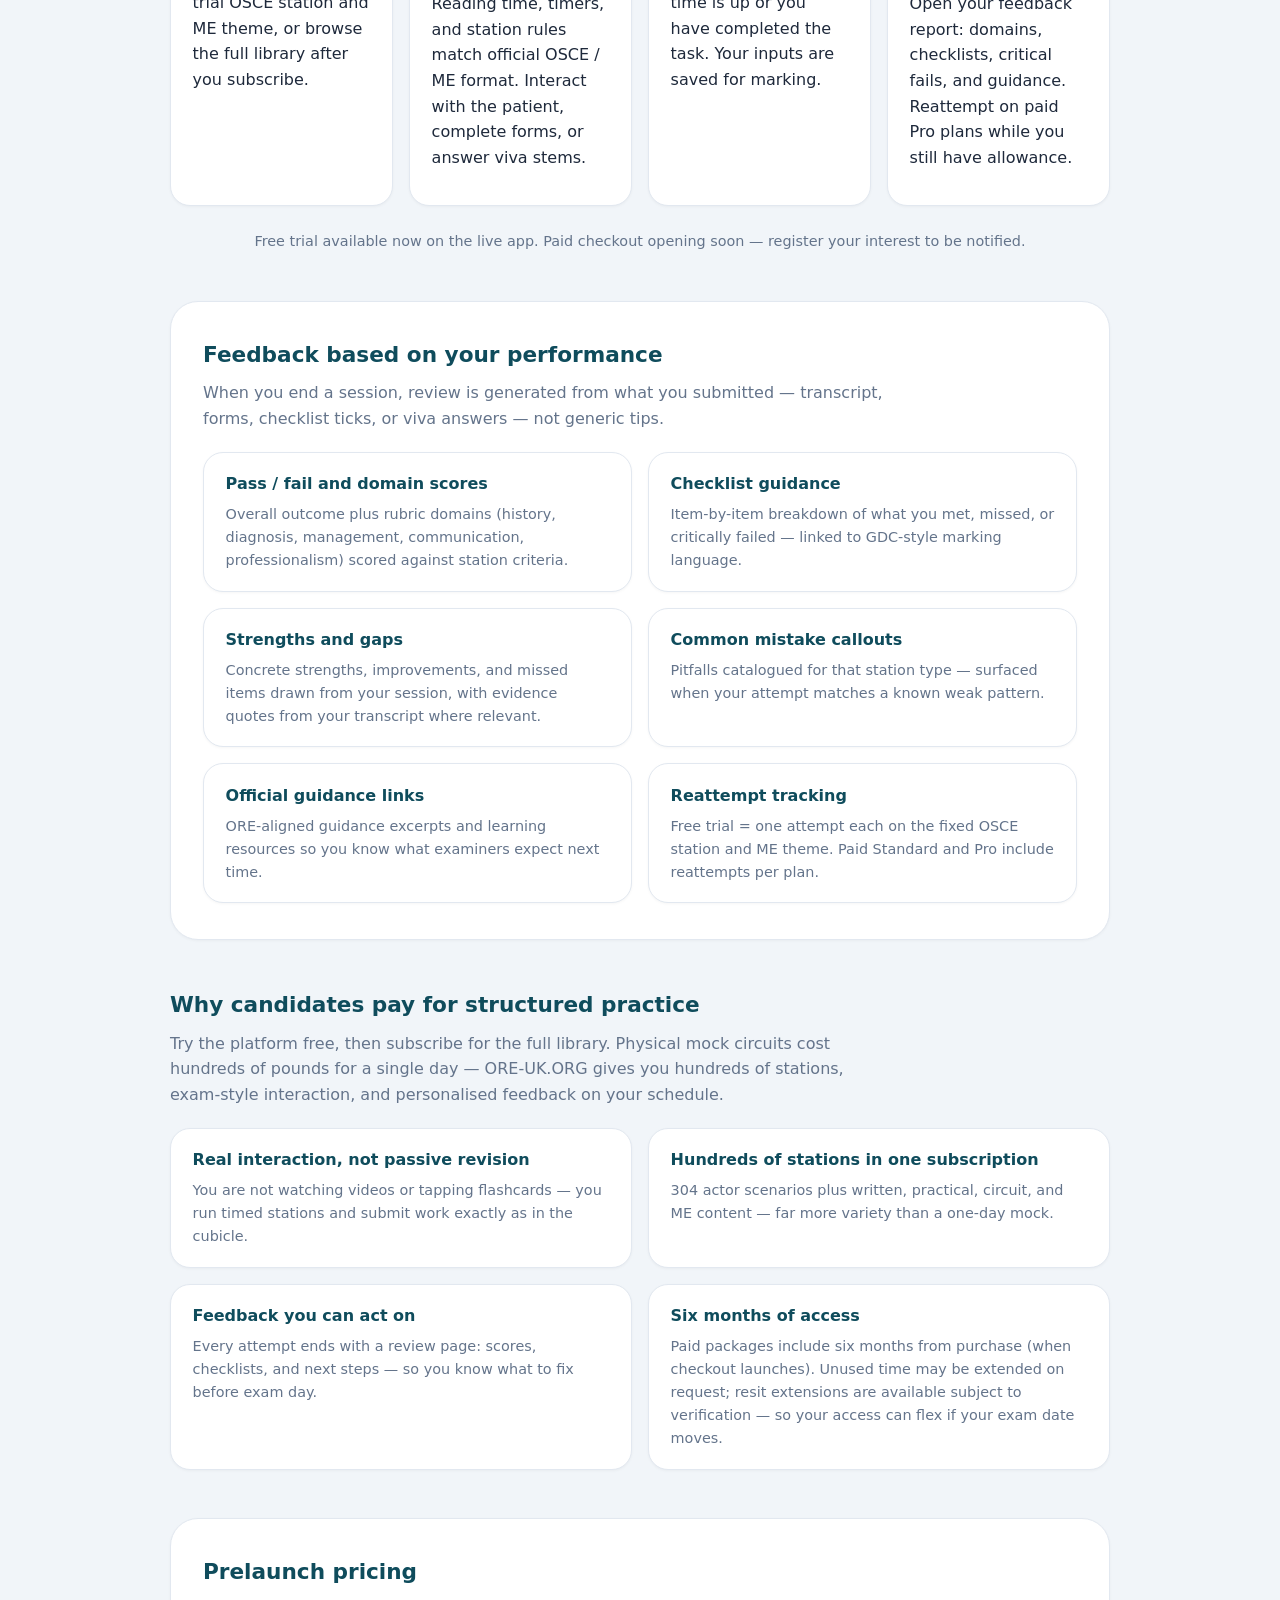
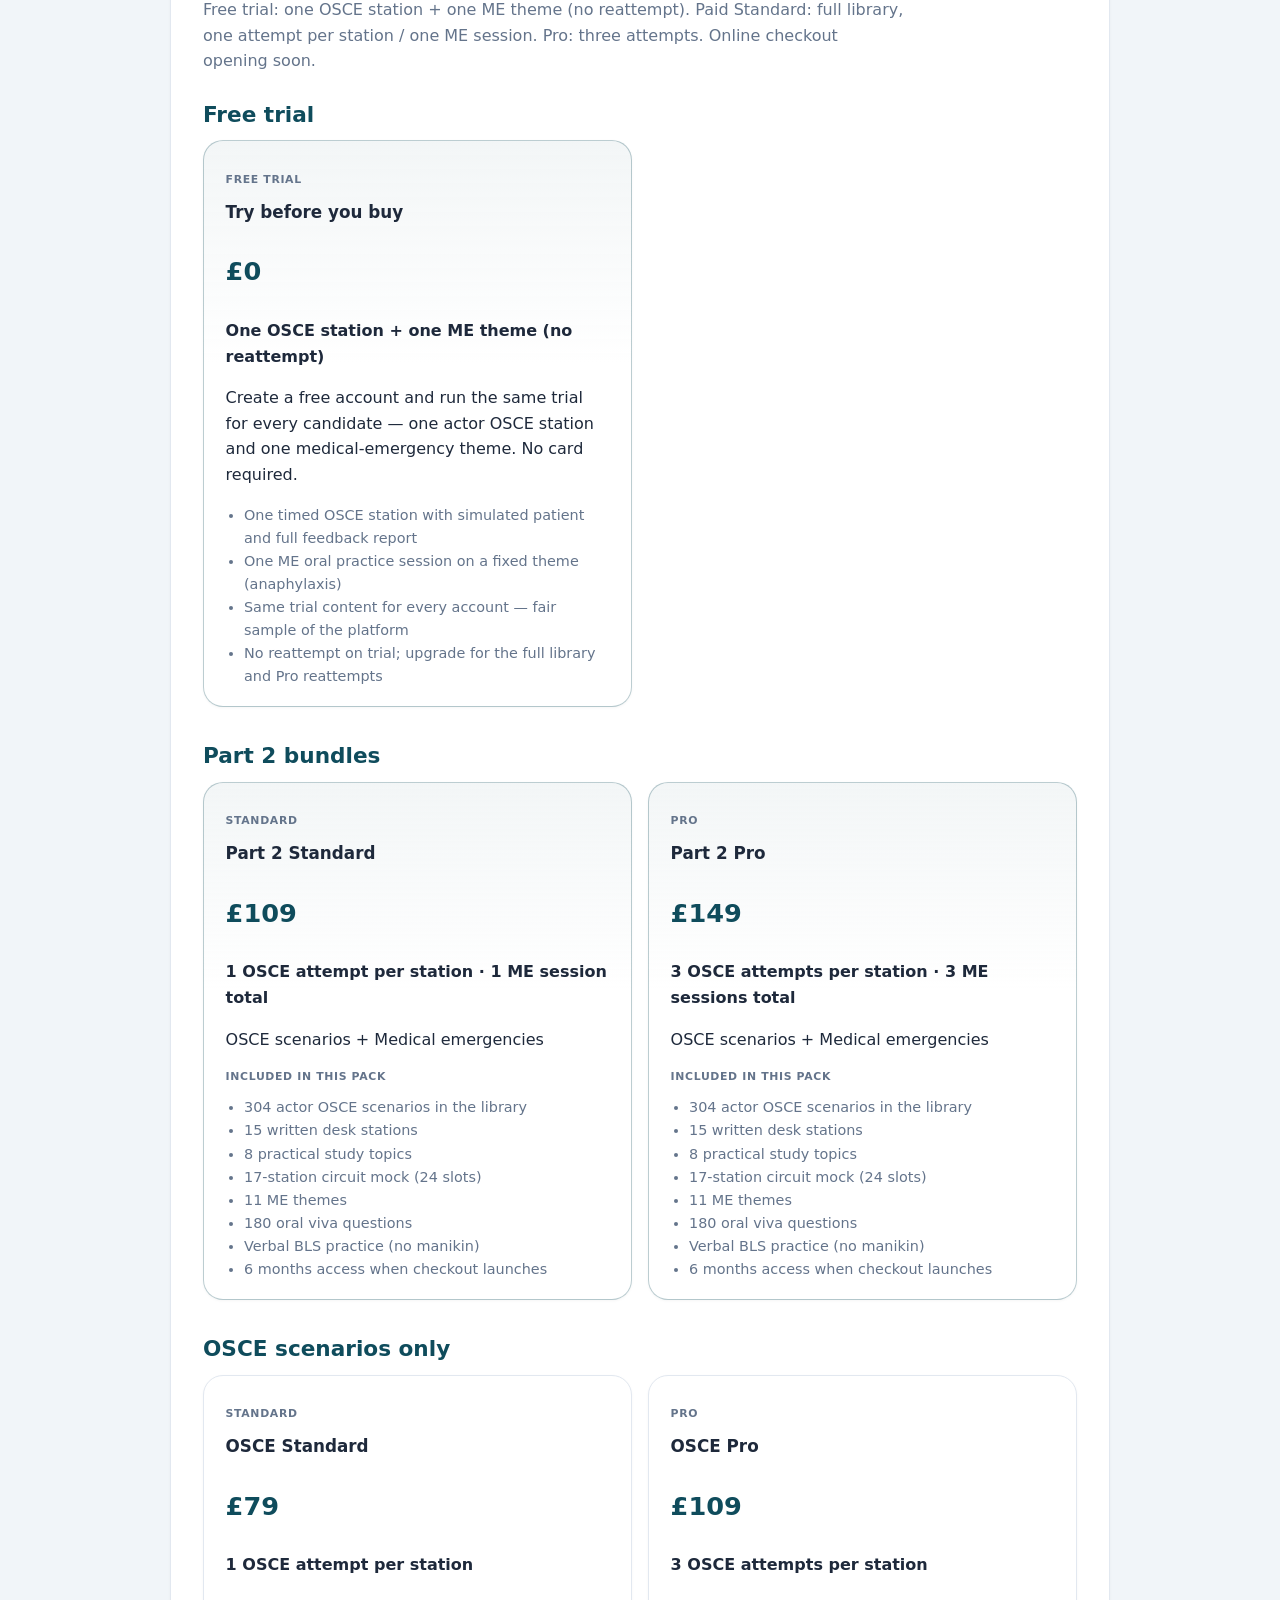
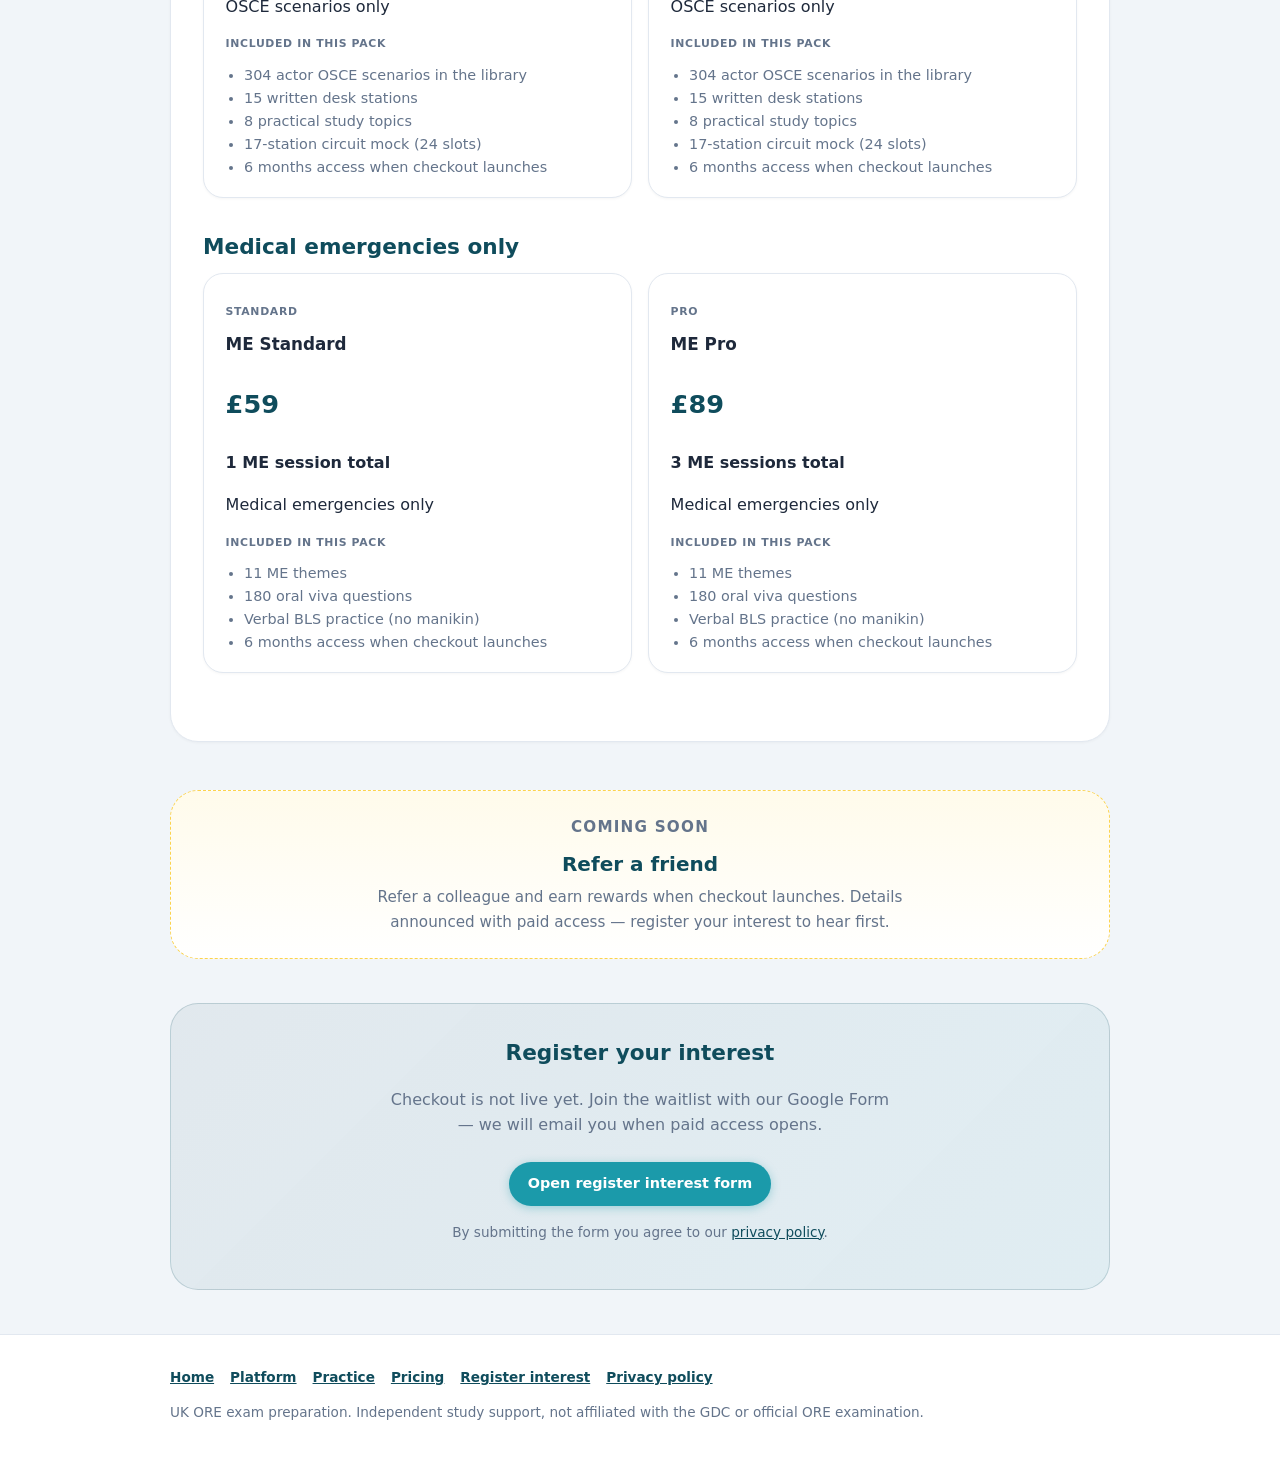
==== commit 90da27bf: "Update prelaunch site: free trial messaging and product copy Add trial section, pricing lead, and he" ====
--- a/index.html
+++ b/index.html
@@ -4,7 +4,7 @@
   <meta charset="utf-8" />
   <meta name="viewport" content="width=device-width, initial-scale=1" />
   <title>ORE-UK.ORG — ORE Part 2 practice (prelaunch)</title>
-  <meta name="description" content="UK ORE Part 2 OSCE and medical emergency practice — prelaunch pricing and platform overview." />
+  <meta name="description" content="UK ORE Part 2 OSCE and medical emergency practice — free trial OSCE station and ME theme, plus prelaunch pricing." />
   <link rel="stylesheet" href="styles.css" />
 </head>
 <body>
@@ -27,17 +27,27 @@
       <section class="hero" aria-labelledby="hero-heading">
         <div class="hero-inner">
           <span class="badge">Prelaunch</span>
+          
           <h1 id="hero-heading">ORE Part 2 practice — coming soon</h1>
-          <p class="hero-subline">Timed OSCE stations, desk tasks, practical checklists, and medical-emergency vivas — you interact, submit your work, and get structured feedback mapped to what you actually did.</p>
+          <p class="hero-subline">Start with a free trial — one actor OSCE station and one medical-emergency theme — then unlock the full library when you subscribe. Timed stations, desk tasks, practical checklists, and ME vivas with structured feedback on what you actually did.</p>
           <p class="disclaimer">Does not replace physical training, supervision, or the official ORE examination.</p>
           <div class="hero-actions">
             <a class="btn btn-primary" href="https://forms.gle/NcTpKtTfis7xZNoQ6" rel="noopener" target="_blank">Register interest</a>
+            
             <a class="btn btn-secondary" href="index.html#catalog">Explore the platform</a>
             <a class="btn btn-secondary" href="index.html#pricing">View pricing</a>
           </div>
         </div>
       </section>
     </div>
+
+    <section id="trial" class="section-block section-muted">
+      <span class="badge badge-trial">Free trial</span>
+      <h2>Try before you buy</h2>
+      <p class="lead">Create a free account and run the same trial for every candidate — one actor OSCE station and one medical-emergency theme. No card required.</p>
+      <ul class="trial-bullets"><li>One timed OSCE station with simulated patient and full feedback report</li><li>One ME oral practice session on a fixed theme (anaphylaxis)</li><li>Same trial content for every account — fair sample of the platform</li><li>No reattempt on trial; upgrade for the full library and Pro reattempts</li></ul>
+      
+    </section>
 
     <section id="catalog" class="section-block">
       <h2>What&apos;s on the platform</h2>
@@ -59,26 +69,27 @@
     <section id="how" class="section-block">
       <h2>How it works</h2>
       <p class="lead">From registration to review in four steps — the same flow for OSCE stations, circuit mocks, and medical emergencies.</p>
-      <div class="steps steps-4"><div class="card"><span class="step-num">1</span><h3>Choose your focus</h3><p>Pick a single station, a written desk task, a practical topic, an ME theme, or a full circuit mock from the library.</p></div><div class="card"><span class="step-num">2</span><h3>Run under exam conditions</h3><p>Reading time, timers, and station rules match official OSCE / ME format. Interact with the patient, complete forms, or answer viva stems.</p></div><div class="card"><span class="step-num">3</span><h3>Submit and finish</h3><p>End the station when time is up or you have completed the task. Your inputs are saved for marking.</p></div><div class="card"><span class="step-num">4</span><h3>Review and improve</h3><p>Open your feedback report: domains, checklists, critical fails, and guidance. Reattempt on Pro plans while you still have allowance.</p></div></div>
-      <p class="access-note">Checkout opening soon — <a href="index.html#interest">register your interest</a> to be notified when paid access goes live.</p>
+      <div class="steps steps-4"><div class="card"><span class="step-num">1</span><h3>Choose your focus</h3><p>Start with the free trial OSCE station and ME theme, or browse the full library after you subscribe.</p></div><div class="card"><span class="step-num">2</span><h3>Run under exam conditions</h3><p>Reading time, timers, and station rules match official OSCE / ME format. Interact with the patient, complete forms, or answer viva stems.</p></div><div class="card"><span class="step-num">3</span><h3>Submit and finish</h3><p>End the station when time is up or you have completed the task. Your inputs are saved for marking.</p></div><div class="card"><span class="step-num">4</span><h3>Review and improve</h3><p>Open your feedback report: domains, checklists, critical fails, and guidance. Reattempt on paid Pro plans while you still have allowance.</p></div></div>
+      <p class="access-note">Free trial available now on the live app. Paid checkout opening soon — register your interest to be notified.</p>
     </section>
 
     <section id="feedback" class="section-block section-muted">
       <h2>Feedback based on your performance</h2>
       <p class="lead">When you end a session, review is generated from what you submitted — transcript, forms, checklist ticks, or viva answers — not generic tips.</p>
-      <div class="grid cols-2"><article class="card feedback-card"><h3>Pass / fail and domain scores</h3><p>Overall outcome plus rubric domains (history, diagnosis, management, communication, professionalism) scored against station criteria.</p></article><article class="card feedback-card"><h3>Checklist guidance</h3><p>Item-by-item breakdown of what you met, missed, or critically failed — linked to GDC-style marking language.</p></article><article class="card feedback-card"><h3>Strengths and gaps</h3><p>Concrete strengths, improvements, and missed items drawn from your session, with evidence quotes from your transcript where relevant.</p></article><article class="card feedback-card"><h3>Common mistake callouts</h3><p>Pitfalls catalogued for that station type — surfaced when your attempt matches a known weak pattern.</p></article><article class="card feedback-card"><h3>Official guidance links</h3><p>ORE-aligned guidance excerpts and learning resources so you know what examiners expect next time.</p></article><article class="card feedback-card"><h3>Reattempt tracking</h3><p>Standard plans include one completed attempt per station; Pro includes three so you can practise, review, and improve before your allowance runs out.</p></article></div>
+      <div class="grid cols-2"><article class="card feedback-card"><h3>Pass / fail and domain scores</h3><p>Overall outcome plus rubric domains (history, diagnosis, management, communication, professionalism) scored against station criteria.</p></article><article class="card feedback-card"><h3>Checklist guidance</h3><p>Item-by-item breakdown of what you met, missed, or critically failed — linked to GDC-style marking language.</p></article><article class="card feedback-card"><h3>Strengths and gaps</h3><p>Concrete strengths, improvements, and missed items drawn from your session, with evidence quotes from your transcript where relevant.</p></article><article class="card feedback-card"><h3>Common mistake callouts</h3><p>Pitfalls catalogued for that station type — surfaced when your attempt matches a known weak pattern.</p></article><article class="card feedback-card"><h3>Official guidance links</h3><p>ORE-aligned guidance excerpts and learning resources so you know what examiners expect next time.</p></article><article class="card feedback-card"><h3>Reattempt tracking</h3><p>Free trial = one attempt each on the fixed OSCE station and ME theme. Paid Standard and Pro include reattempts per plan.</p></article></div>
     </section>
 
     <section id="value" class="section-block">
       <h2>Why candidates pay for structured practice</h2>
-      <p class="lead">Physical mock circuits and revision courses cost hundreds of pounds for a single day. ORE-UK.ORG gives you a full library, exam-style interaction, and personalised feedback you can repeat on your schedule.</p>
+      <p class="lead">Try the platform free, then subscribe for the full library. Physical mock circuits cost hundreds of pounds for a single day — ORE-UK.ORG gives you hundreds of stations, exam-style interaction, and personalised feedback on your schedule.</p>
       <div class="grid cols-2"><article class="card value-card"><h3>Real interaction, not passive revision</h3><p>You are not watching videos or tapping flashcards — you run timed stations and submit work exactly as in the cubicle.</p></article><article class="card value-card"><h3>Hundreds of stations in one subscription</h3><p>304 actor scenarios plus written, practical, circuit, and ME content — far more variety than a one-day mock.</p></article><article class="card value-card"><h3>Feedback you can act on</h3><p>Every attempt ends with a review page: scores, checklists, and next steps — so you know what to fix before exam day.</p></article><article class="card value-card"><h3>Six months of access</h3><p>Paid packages include six months from purchase (when checkout launches). Unused time may be extended on request; resit extensions are available subject to verification — so your access can flex if your exam date moves.</p></article></div>
     </section>
 
     <section id="pricing" class="section-block section-muted">
       <h2>Prelaunch pricing</h2>
-      <p class="lead">Standard = one completed attempt per station (or one ME session). Pro = three. Online checkout opening soon.</p>
-      <div class="pricing-group"><h2>Part 2 bundles</h2><div class="grid cols-2"><article class="card featured"><p class="tier">Standard</p><h3>Part 2 Standard</h3><p class="price">£109</p><p><strong>1 OSCE attempt per station · 1 ME session total</strong></p><p>OSCE scenarios + Medical emergencies</p><p class="tier">Included in this pack</p><ul><li>304 actor OSCE scenarios in the library</li><li>15 written desk stations</li><li>8 practical study topics</li><li>17-station circuit mock (24 slots)</li><li>11 ME themes</li><li>180 oral viva questions</li><li>Verbal BLS practice (no manikin)</li><li>6 months access when checkout launches</li></ul></article><article class="card featured"><p class="tier">Pro</p><h3>Part 2 Pro</h3><p class="price">£149</p><p><strong>3 OSCE attempts per station · 3 ME sessions total</strong></p><p>OSCE scenarios + Medical emergencies</p><p class="tier">Included in this pack</p><ul><li>304 actor OSCE scenarios in the library</li><li>15 written desk stations</li><li>8 practical study topics</li><li>17-station circuit mock (24 slots)</li><li>11 ME themes</li><li>180 oral viva questions</li><li>Verbal BLS practice (no manikin)</li><li>6 months access when checkout launches</li></ul></article></div></div>
+      <p class="lead">Free trial: one OSCE station + one ME theme (no reattempt). Paid Standard: full library, one attempt per station / one ME session. Pro: three attempts. Online checkout opening soon.</p>
+      <div class="pricing-group"><h2>Free trial</h2><div class="grid cols-2"><article class="card featured"><p class="tier">Free trial</p><h3>Try before you buy</h3><p class="price">£0</p><p><strong>One OSCE station + one ME theme (no reattempt)</strong></p><p>Create a free account and run the same trial for every candidate — one actor OSCE station and one medical-emergency theme. No card required.</p><ul><li>One timed OSCE station with simulated patient and full feedback report</li><li>One ME oral practice session on a fixed theme (anaphylaxis)</li><li>Same trial content for every account — fair sample of the platform</li><li>No reattempt on trial; upgrade for the full library and Pro reattempts</li></ul></article></div></div>
+<div class="pricing-group"><h2>Part 2 bundles</h2><div class="grid cols-2"><article class="card featured"><p class="tier">Standard</p><h3>Part 2 Standard</h3><p class="price">£109</p><p><strong>1 OSCE attempt per station · 1 ME session total</strong></p><p>OSCE scenarios + Medical emergencies</p><p class="tier">Included in this pack</p><ul><li>304 actor OSCE scenarios in the library</li><li>15 written desk stations</li><li>8 practical study topics</li><li>17-station circuit mock (24 slots)</li><li>11 ME themes</li><li>180 oral viva questions</li><li>Verbal BLS practice (no manikin)</li><li>6 months access when checkout launches</li></ul></article><article class="card featured"><p class="tier">Pro</p><h3>Part 2 Pro</h3><p class="price">£149</p><p><strong>3 OSCE attempts per station · 3 ME sessions total</strong></p><p>OSCE scenarios + Medical emergencies</p><p class="tier">Included in this pack</p><ul><li>304 actor OSCE scenarios in the library</li><li>15 written desk stations</li><li>8 practical study topics</li><li>17-station circuit mock (24 slots)</li><li>11 ME themes</li><li>180 oral viva questions</li><li>Verbal BLS practice (no manikin)</li><li>6 months access when checkout launches</li></ul></article></div></div>
 <div class="pricing-group"><h2>OSCE scenarios only</h2><div class="grid cols-2"><article class="card"><p class="tier">Standard</p><h3>OSCE Standard</h3><p class="price">£79</p><p><strong>1 OSCE attempt per station</strong></p><p>OSCE scenarios only</p><p class="tier">Included in this pack</p><ul><li>304 actor OSCE scenarios in the library</li><li>15 written desk stations</li><li>8 practical study topics</li><li>17-station circuit mock (24 slots)</li><li>6 months access when checkout launches</li></ul></article><article class="card"><p class="tier">Pro</p><h3>OSCE Pro</h3><p class="price">£109</p><p><strong>3 OSCE attempts per station</strong></p><p>OSCE scenarios only</p><p class="tier">Included in this pack</p><ul><li>304 actor OSCE scenarios in the library</li><li>15 written desk stations</li><li>8 practical study topics</li><li>17-station circuit mock (24 slots)</li><li>6 months access when checkout launches</li></ul></article></div></div>
 <div class="pricing-group"><h2>Medical emergencies only</h2><div class="grid cols-2"><article class="card"><p class="tier">Standard</p><h3>ME Standard</h3><p class="price">£59</p><p><strong>1 ME session total</strong></p><p>Medical emergencies only</p><p class="tier">Included in this pack</p><ul><li>11 ME themes</li><li>180 oral viva questions</li><li>Verbal BLS practice (no manikin)</li><li>6 months access when checkout launches</li></ul></article><article class="card"><p class="tier">Pro</p><h3>ME Pro</h3><p class="price">£89</p><p><strong>3 ME sessions total</strong></p><p>Medical emergencies only</p><p class="tier">Included in this pack</p><ul><li>11 ME themes</li><li>180 oral viva questions</li><li>Verbal BLS practice (no manikin)</li><li>6 months access when checkout launches</li></ul></article></div></div>
     </section>
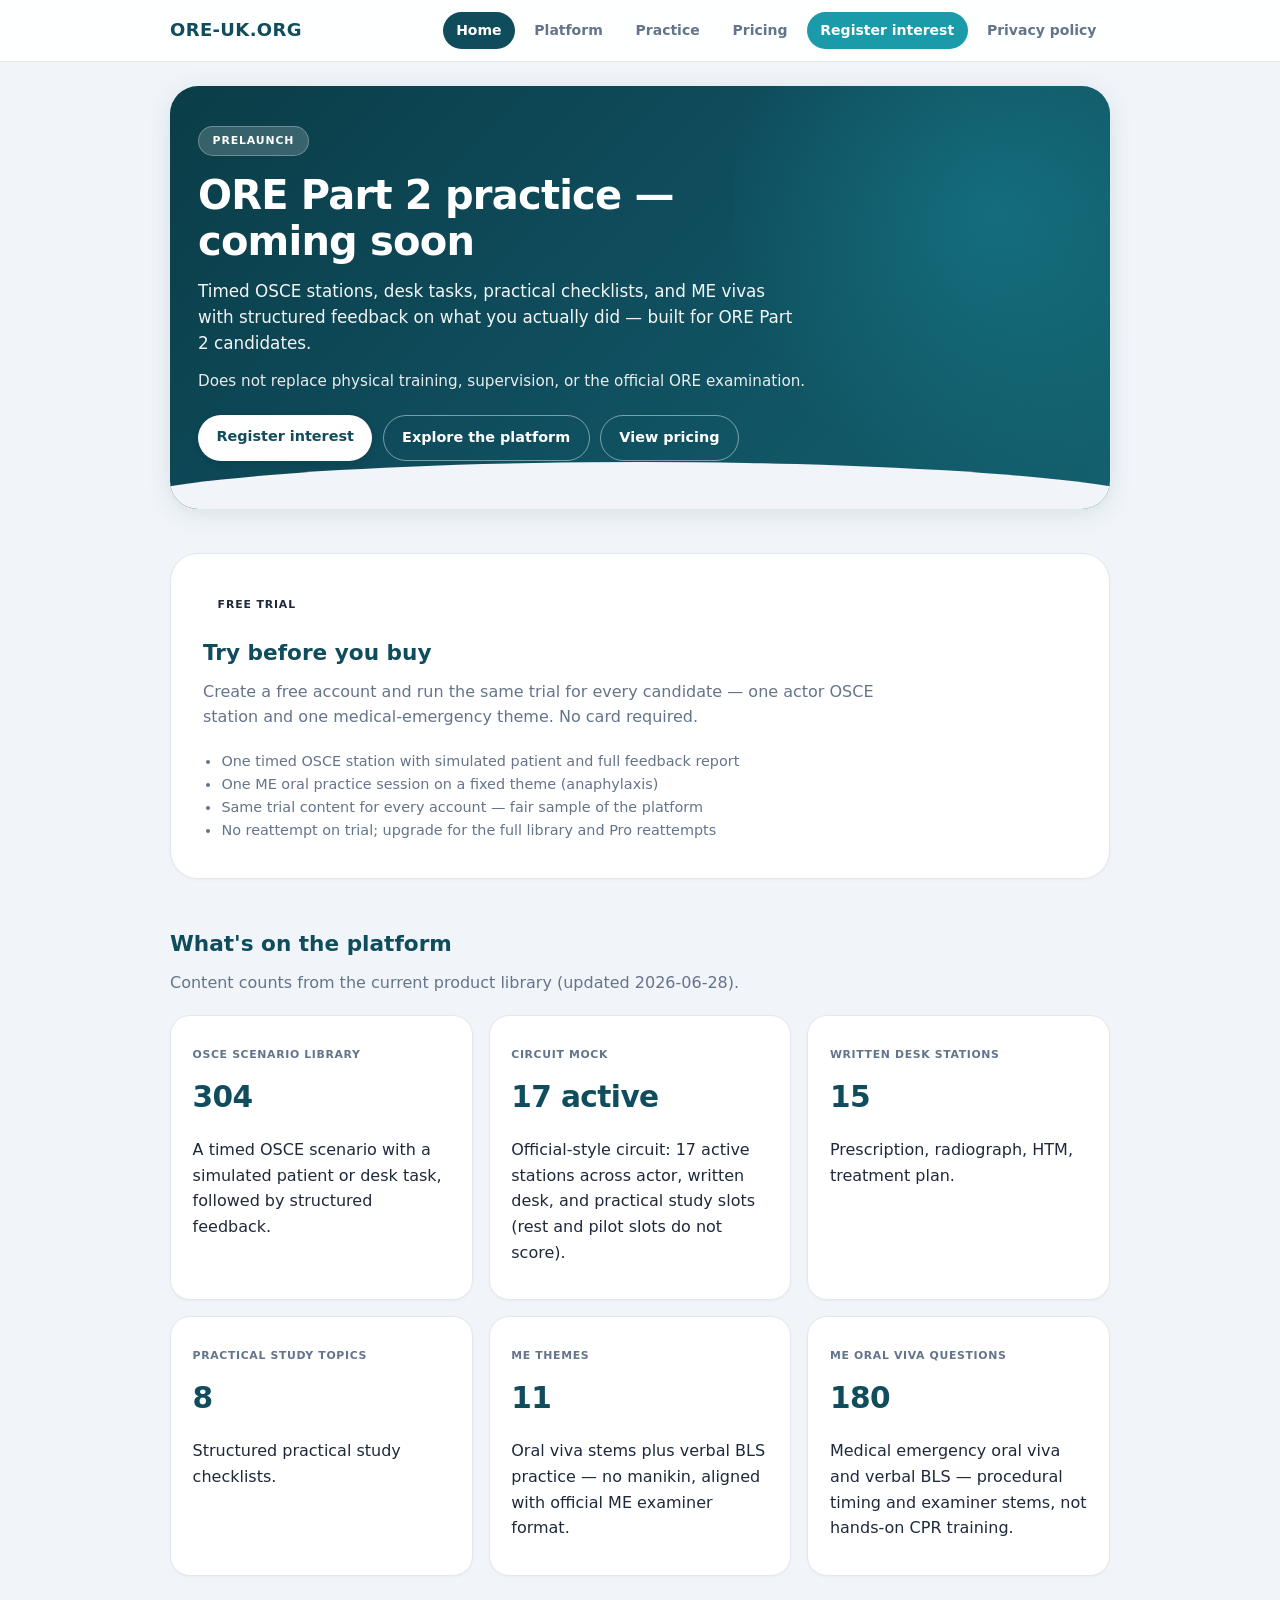
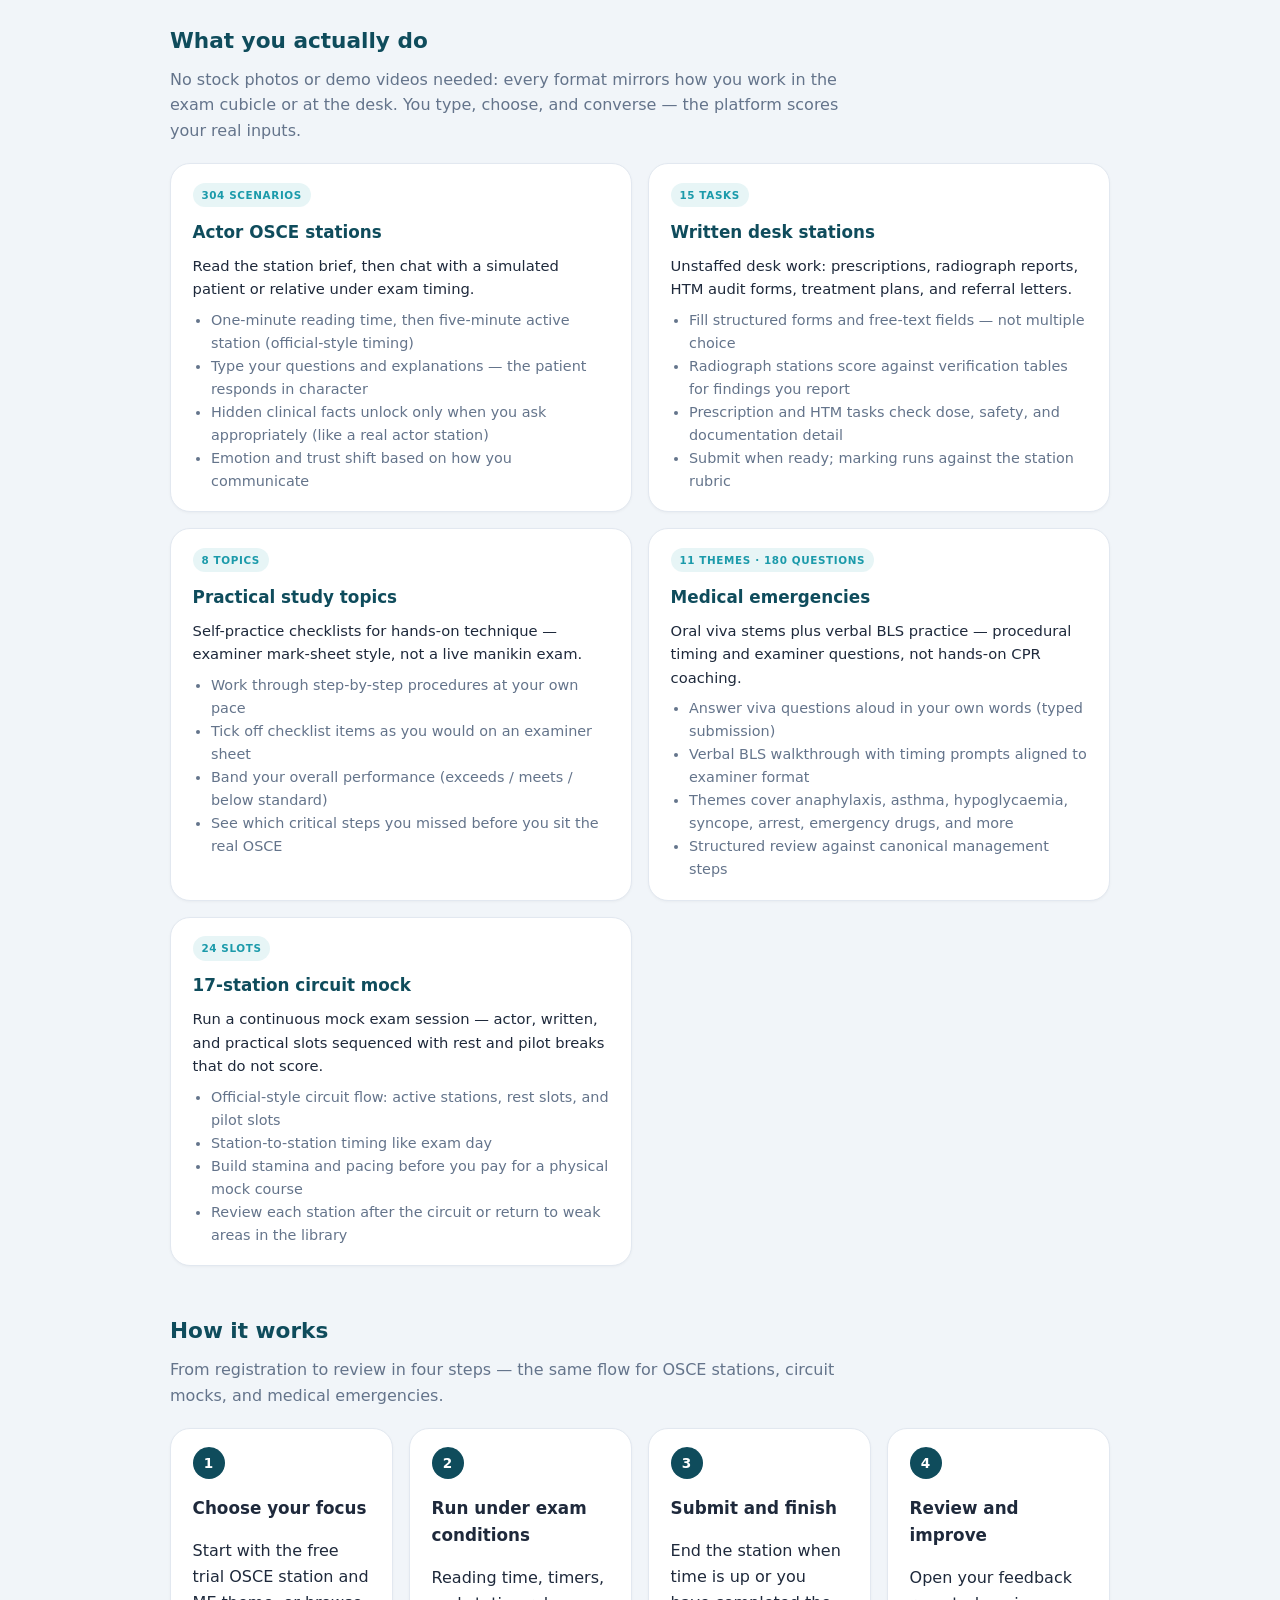
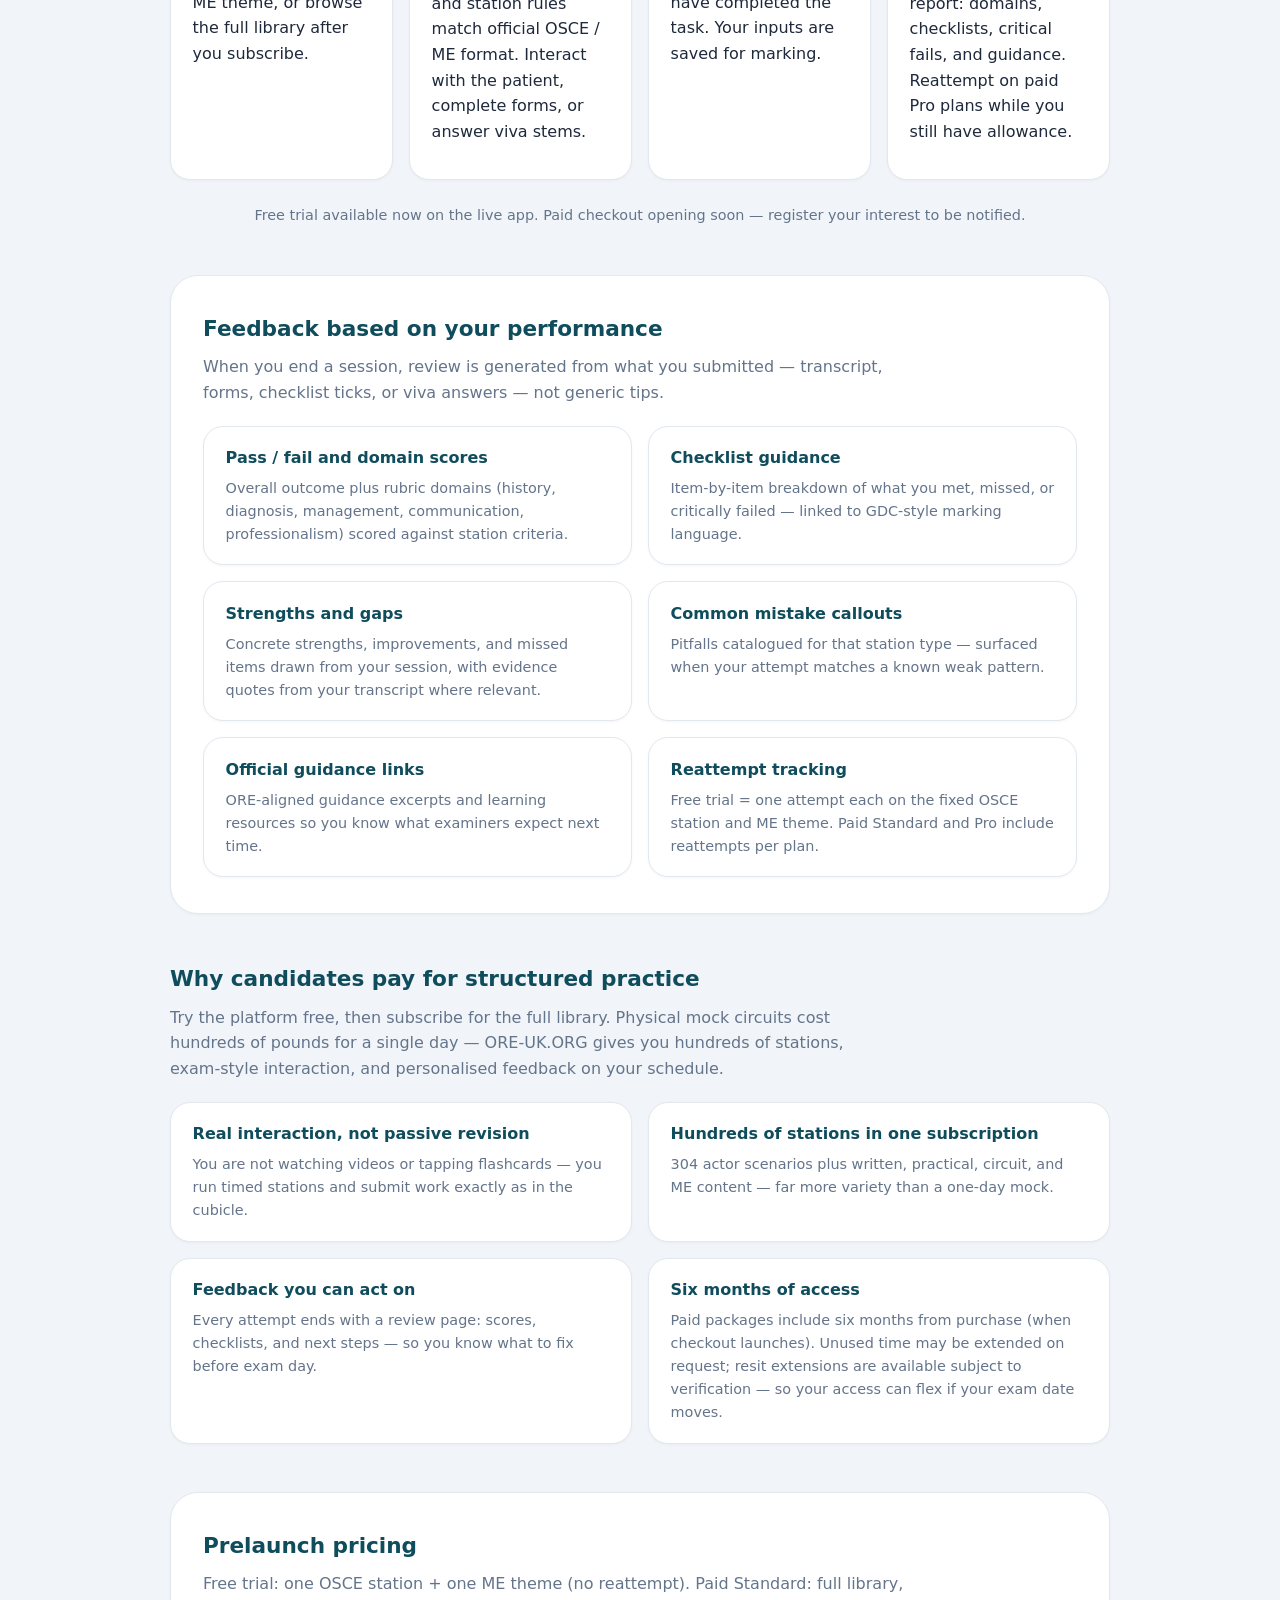
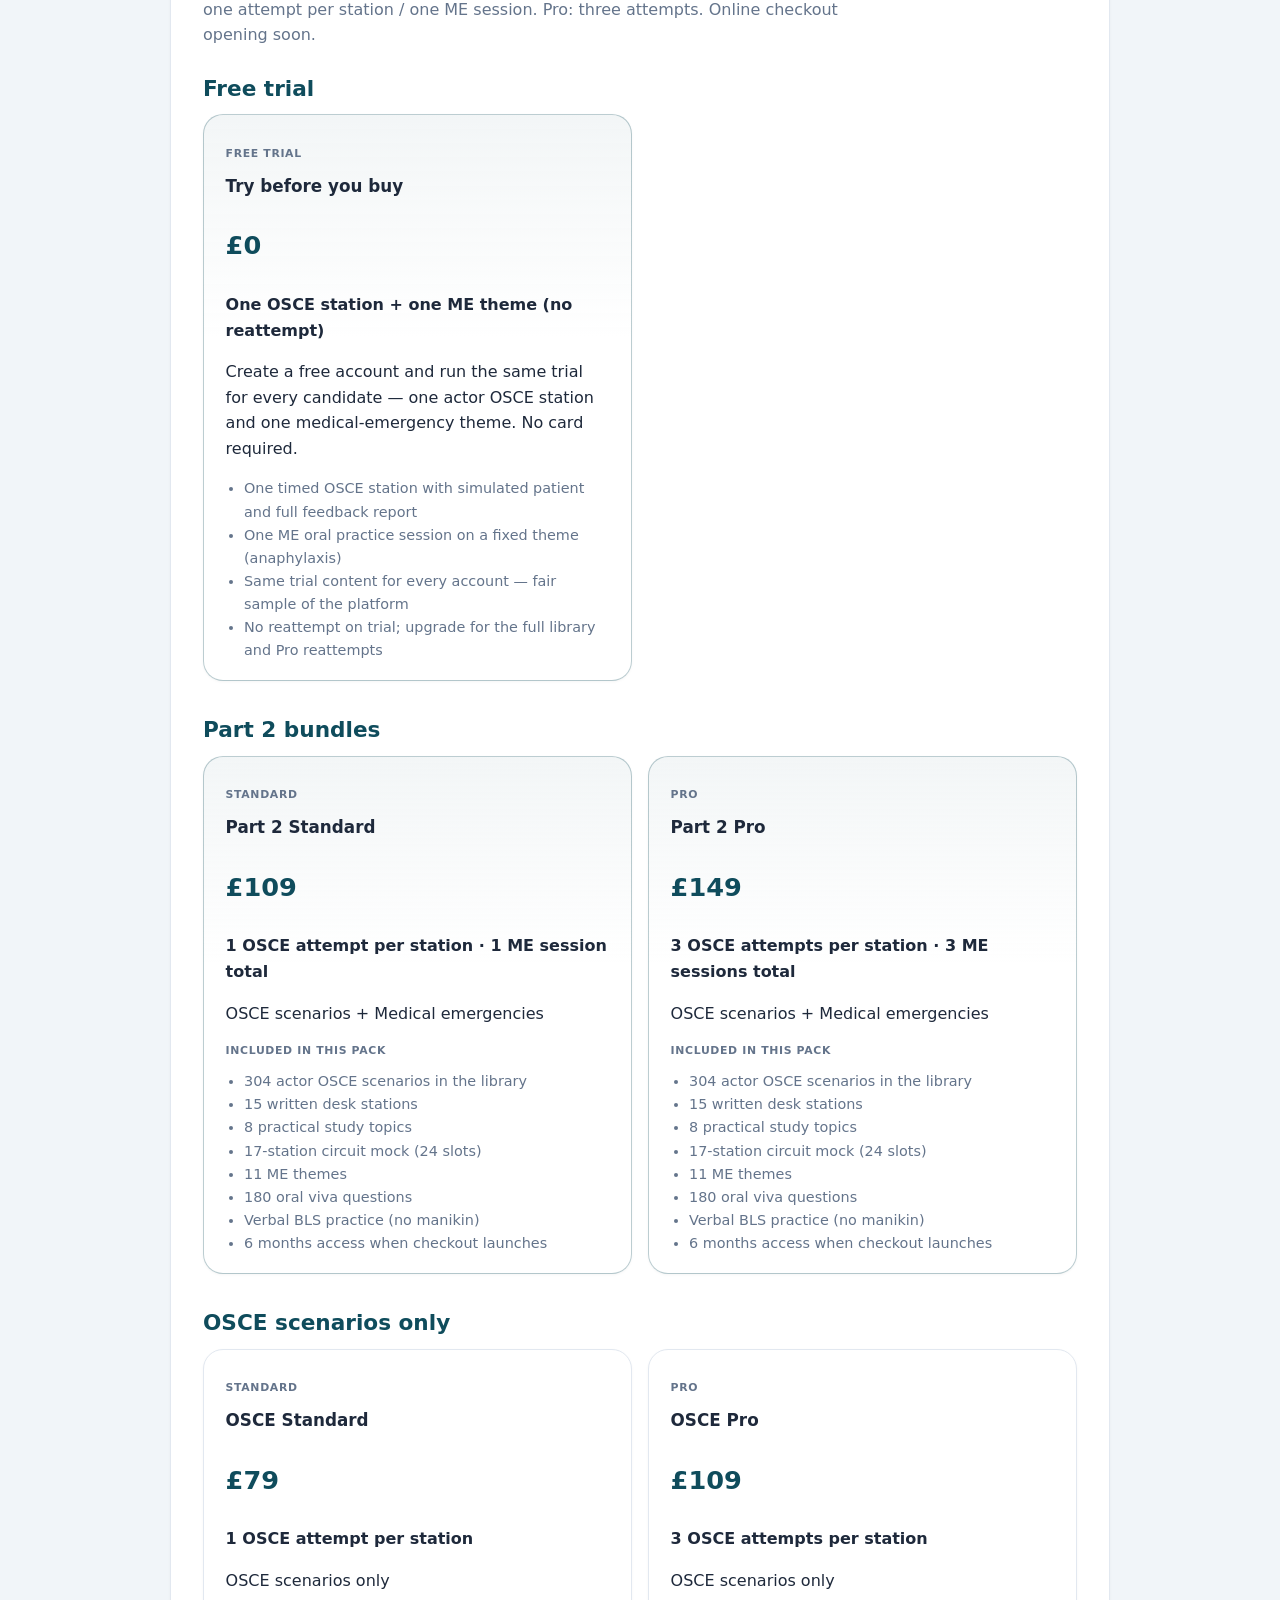
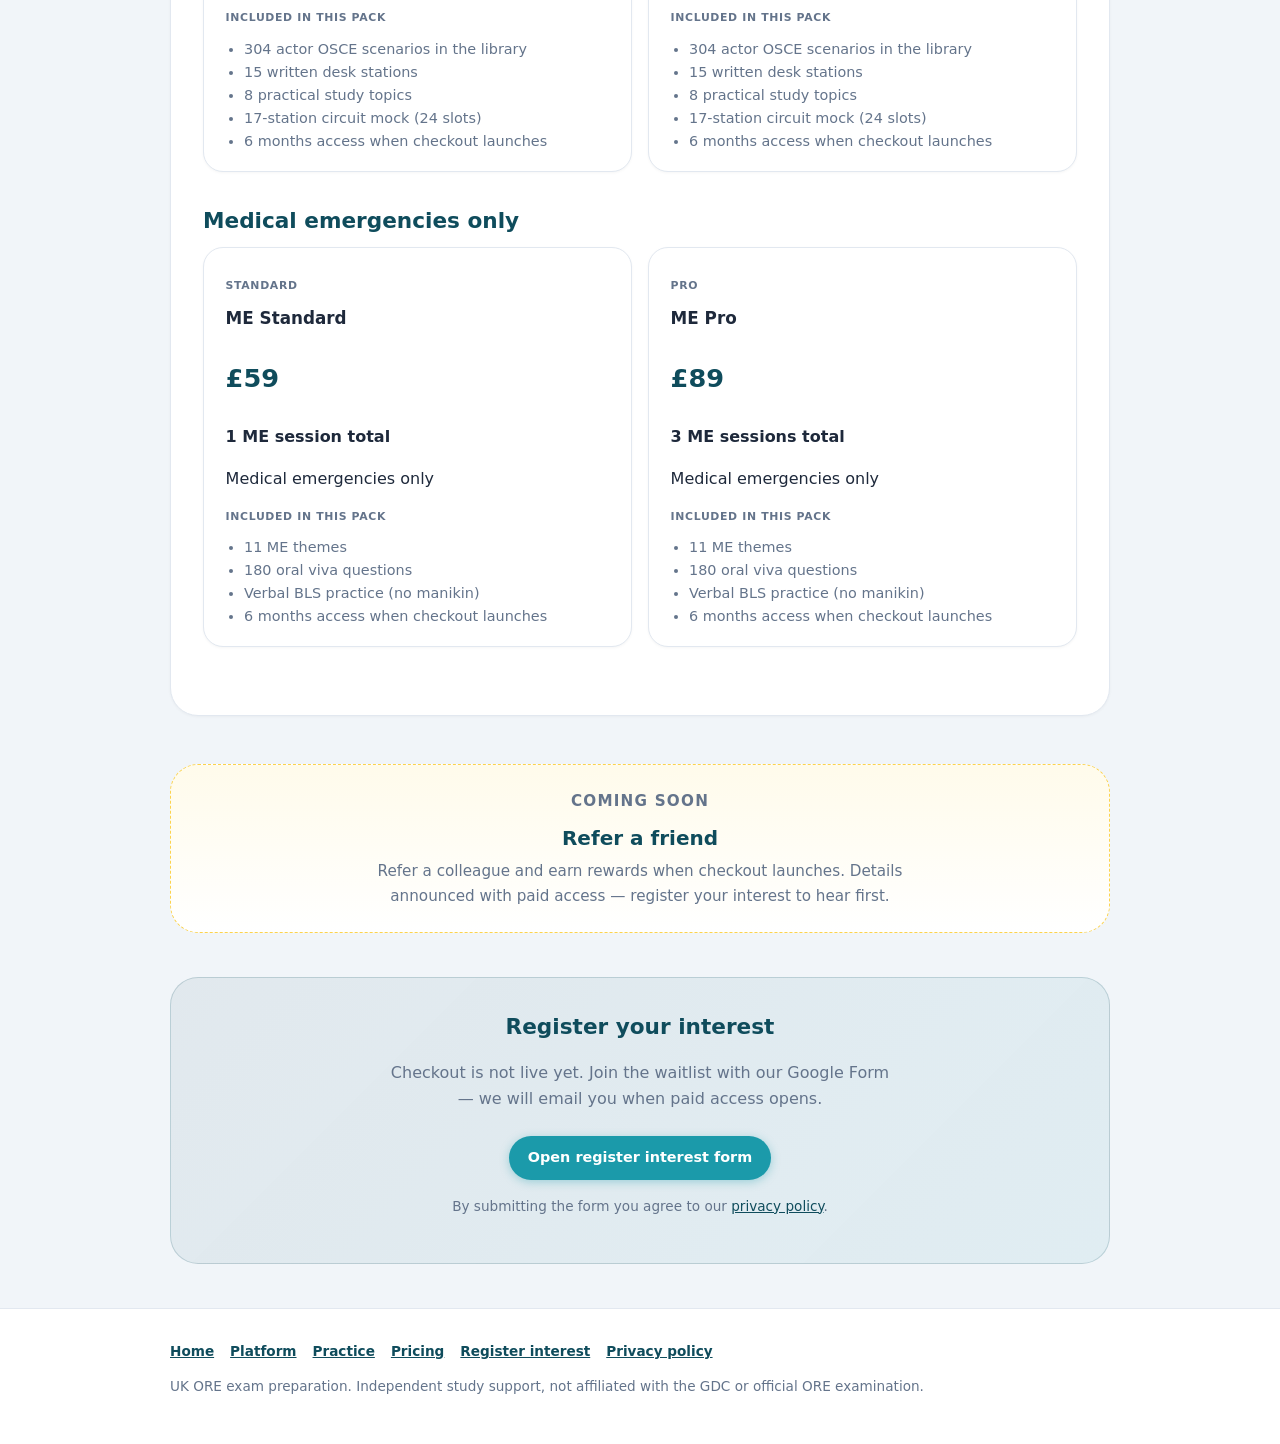
==== commit afc40e71: "Deduplicate hero copy: platform overview, trial section owns trial details" ====
--- a/index.html
+++ b/index.html
@@ -29,7 +29,7 @@
           <span class="badge">Prelaunch</span>
           
           <h1 id="hero-heading">ORE Part 2 practice — coming soon</h1>
-          <p class="hero-subline">Start with a free trial — one actor OSCE station and one medical-emergency theme — then unlock the full library when you subscribe. Timed stations, desk tasks, practical checklists, and ME vivas with structured feedback on what you actually did.</p>
+          <p class="hero-subline">Timed OSCE stations, desk tasks, practical checklists, and ME vivas with structured feedback on what you actually did — built for ORE Part 2 candidates.</p>
           <p class="disclaimer">Does not replace physical training, supervision, or the official ORE examination.</p>
           <div class="hero-actions">
             <a class="btn btn-primary" href="https://forms.gle/NcTpKtTfis7xZNoQ6" rel="noopener" target="_blank">Register interest</a>
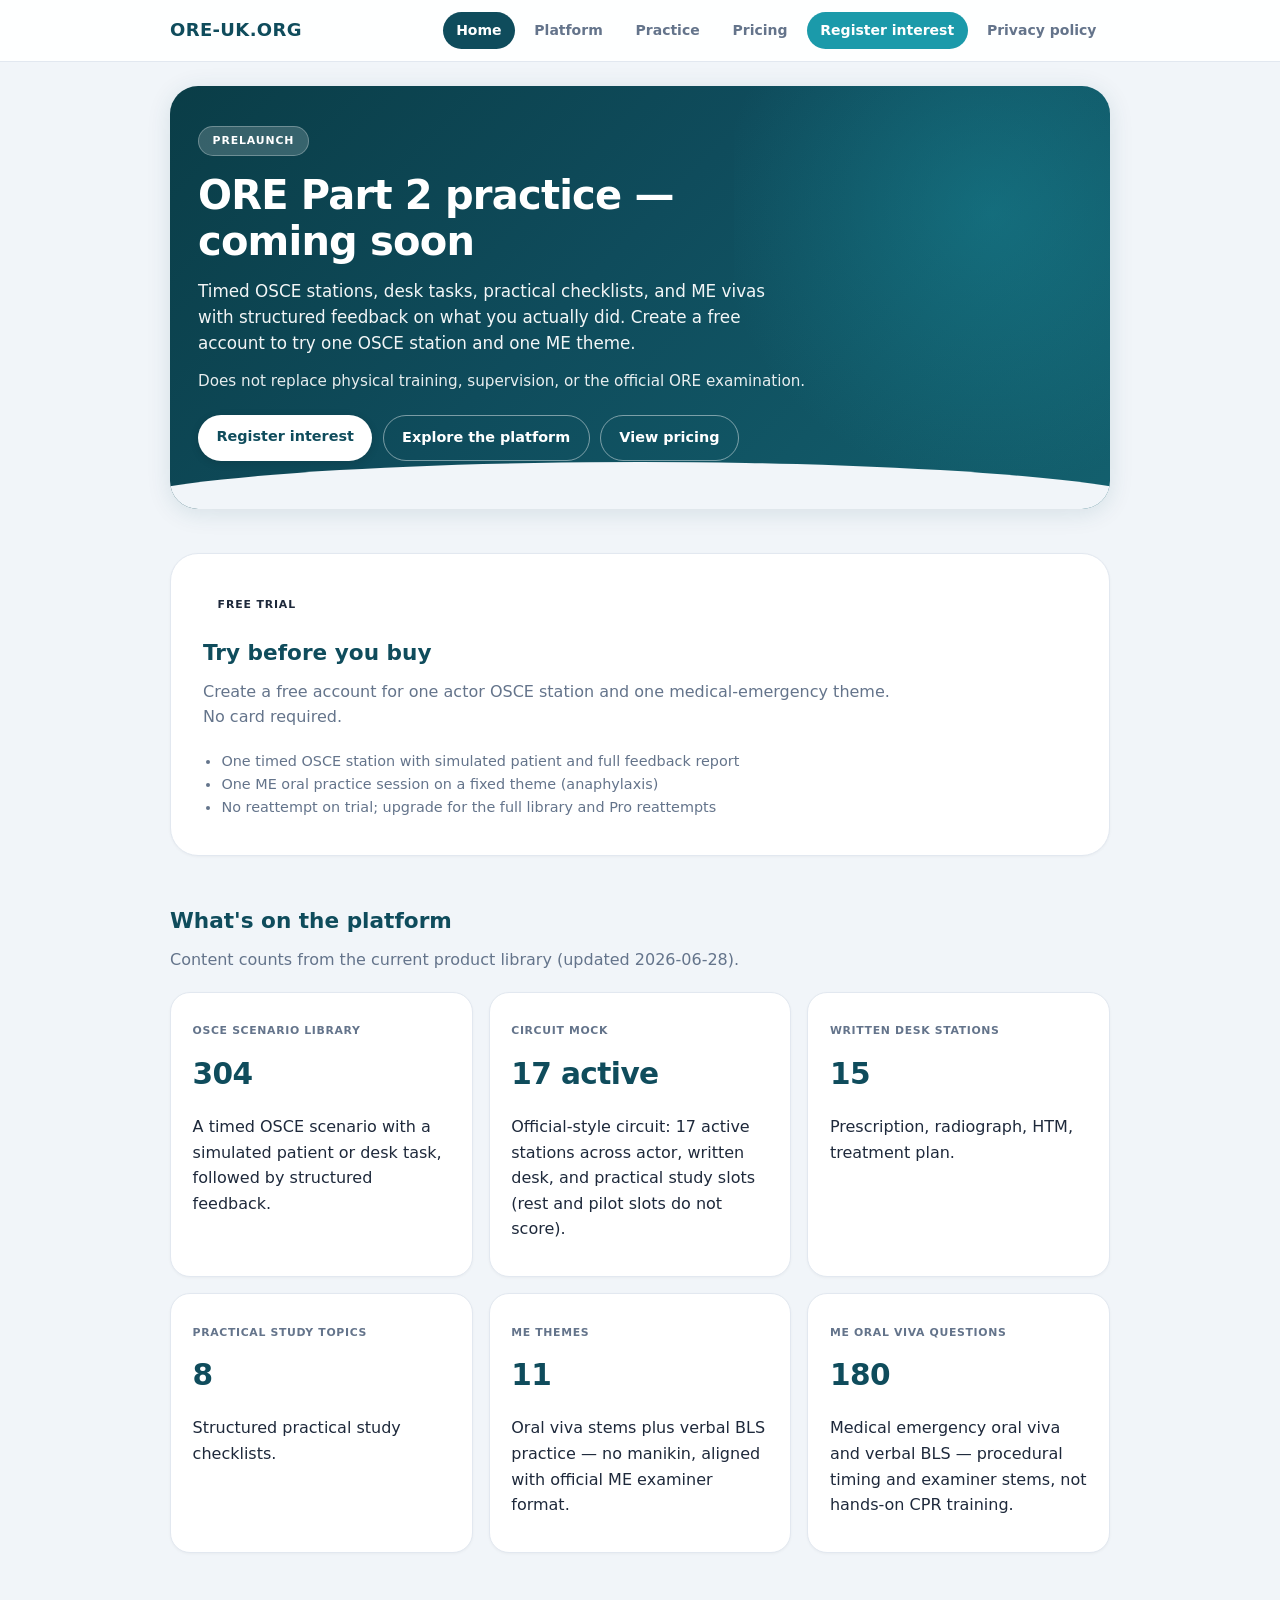
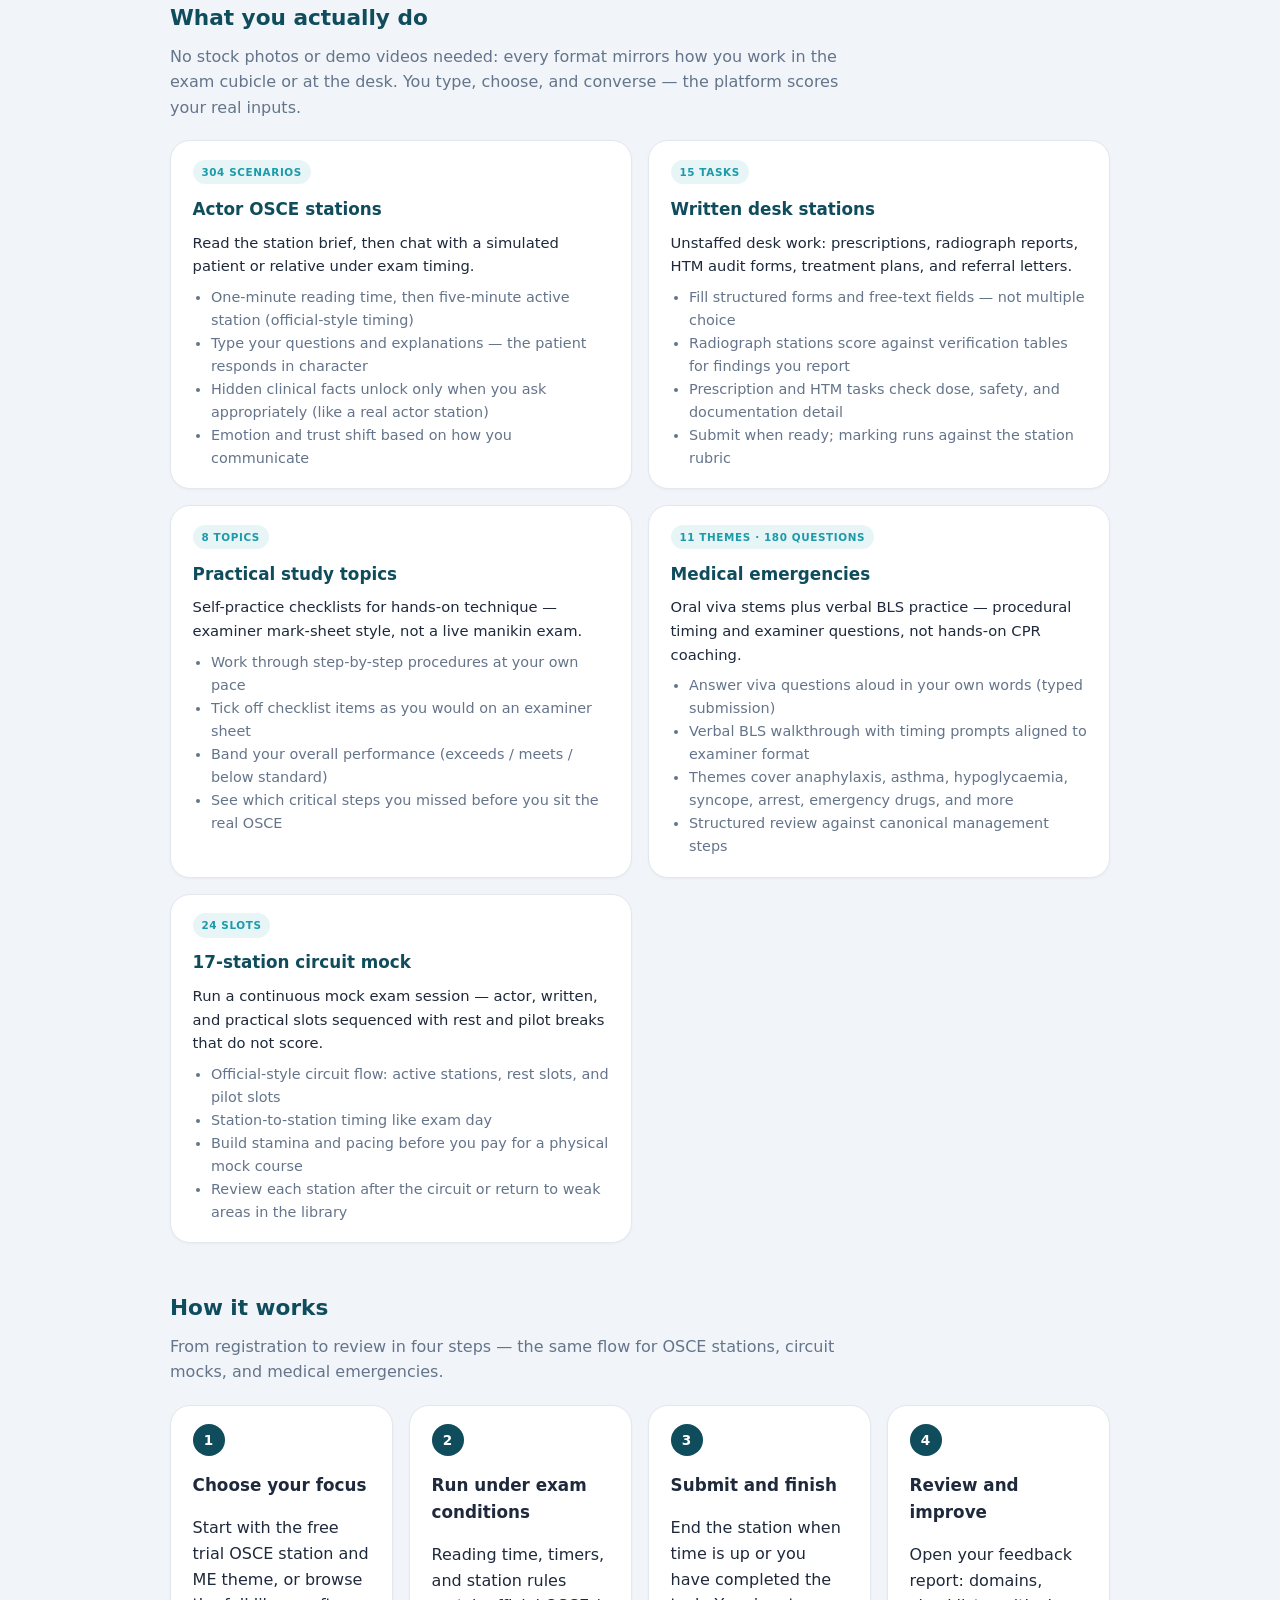
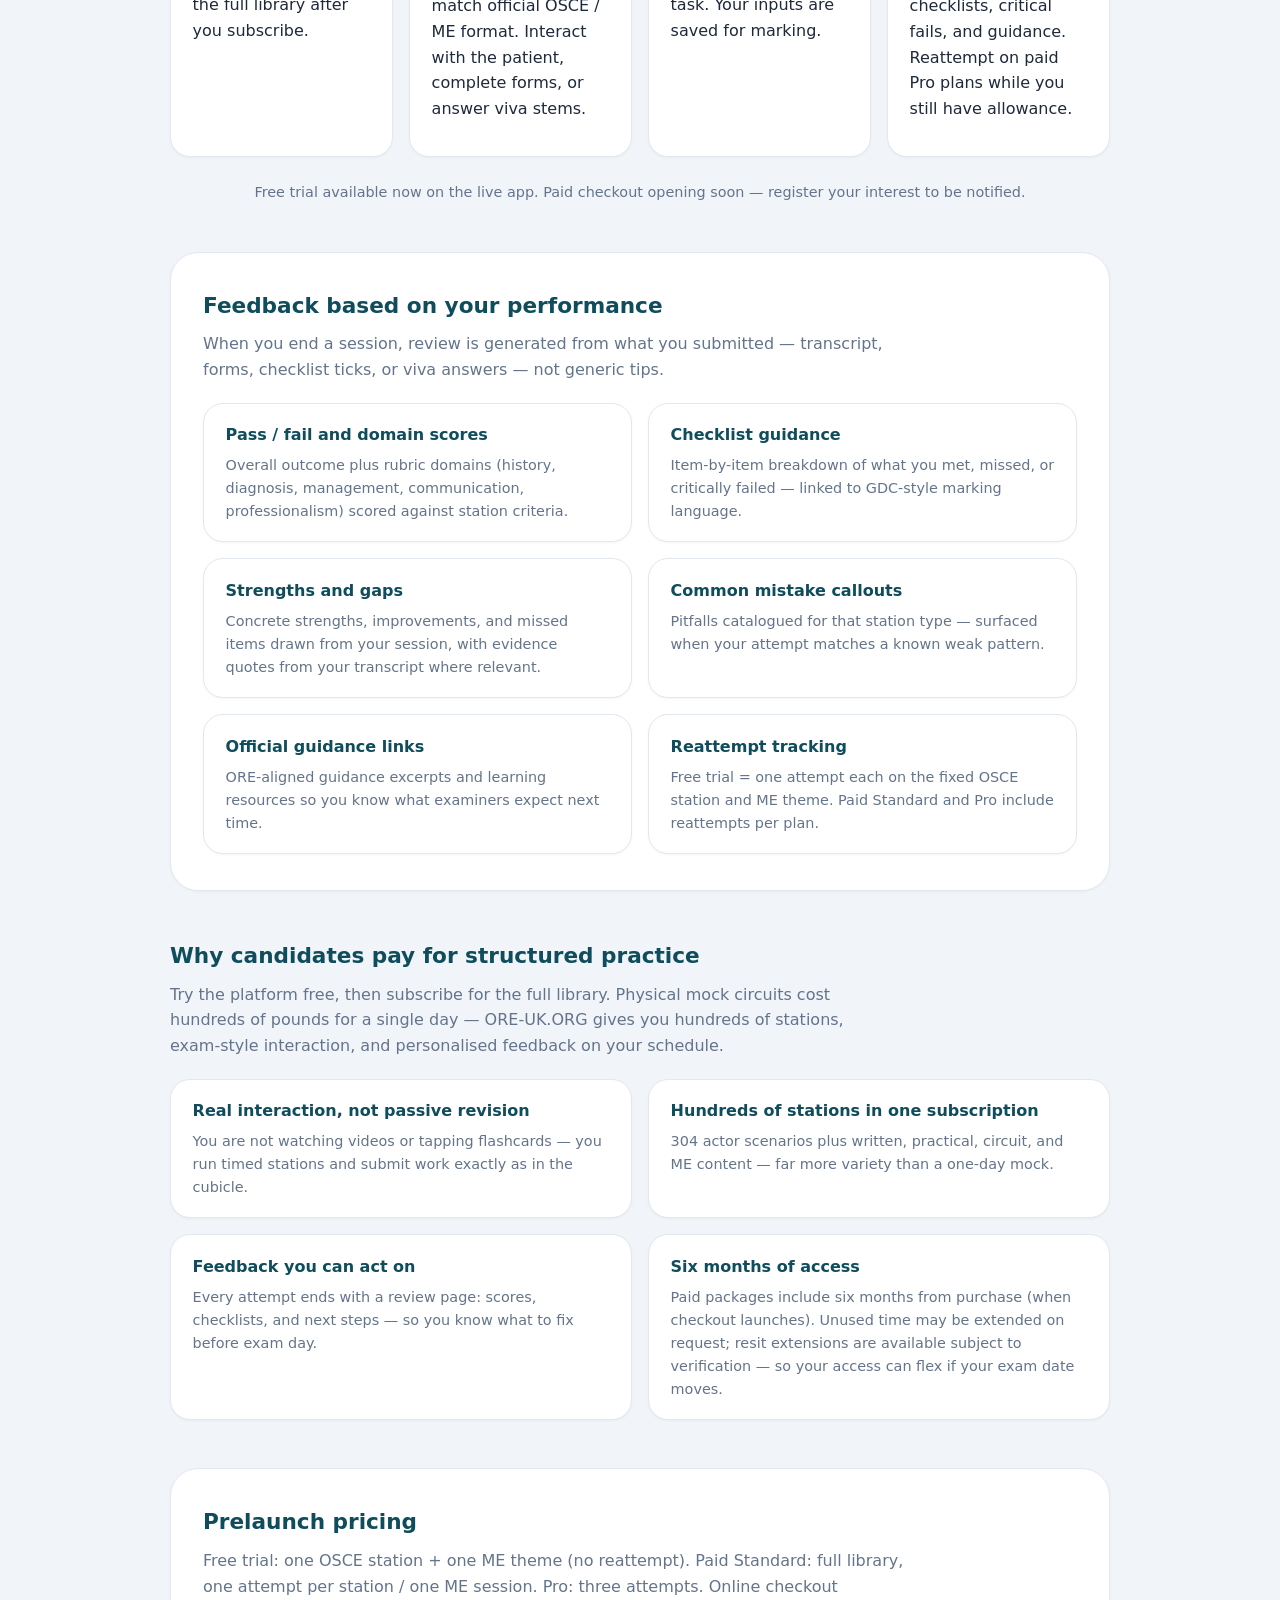
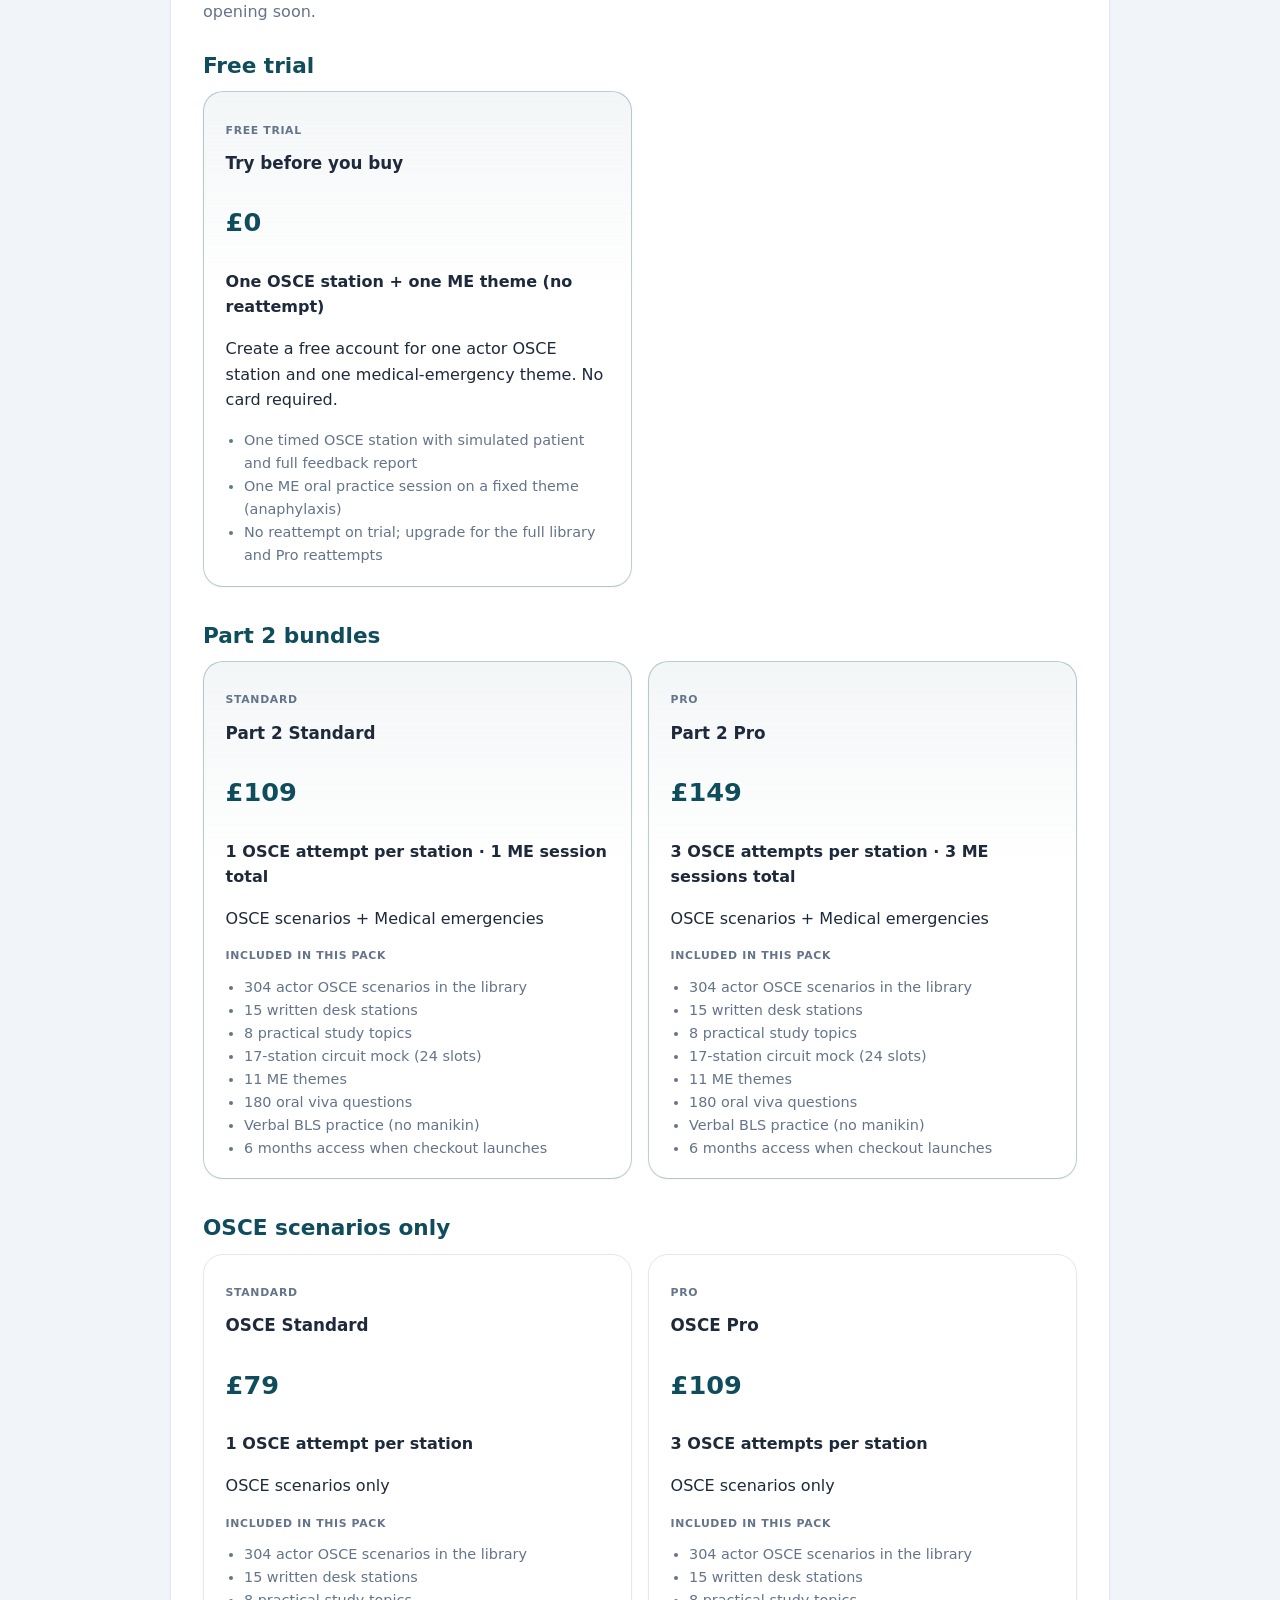
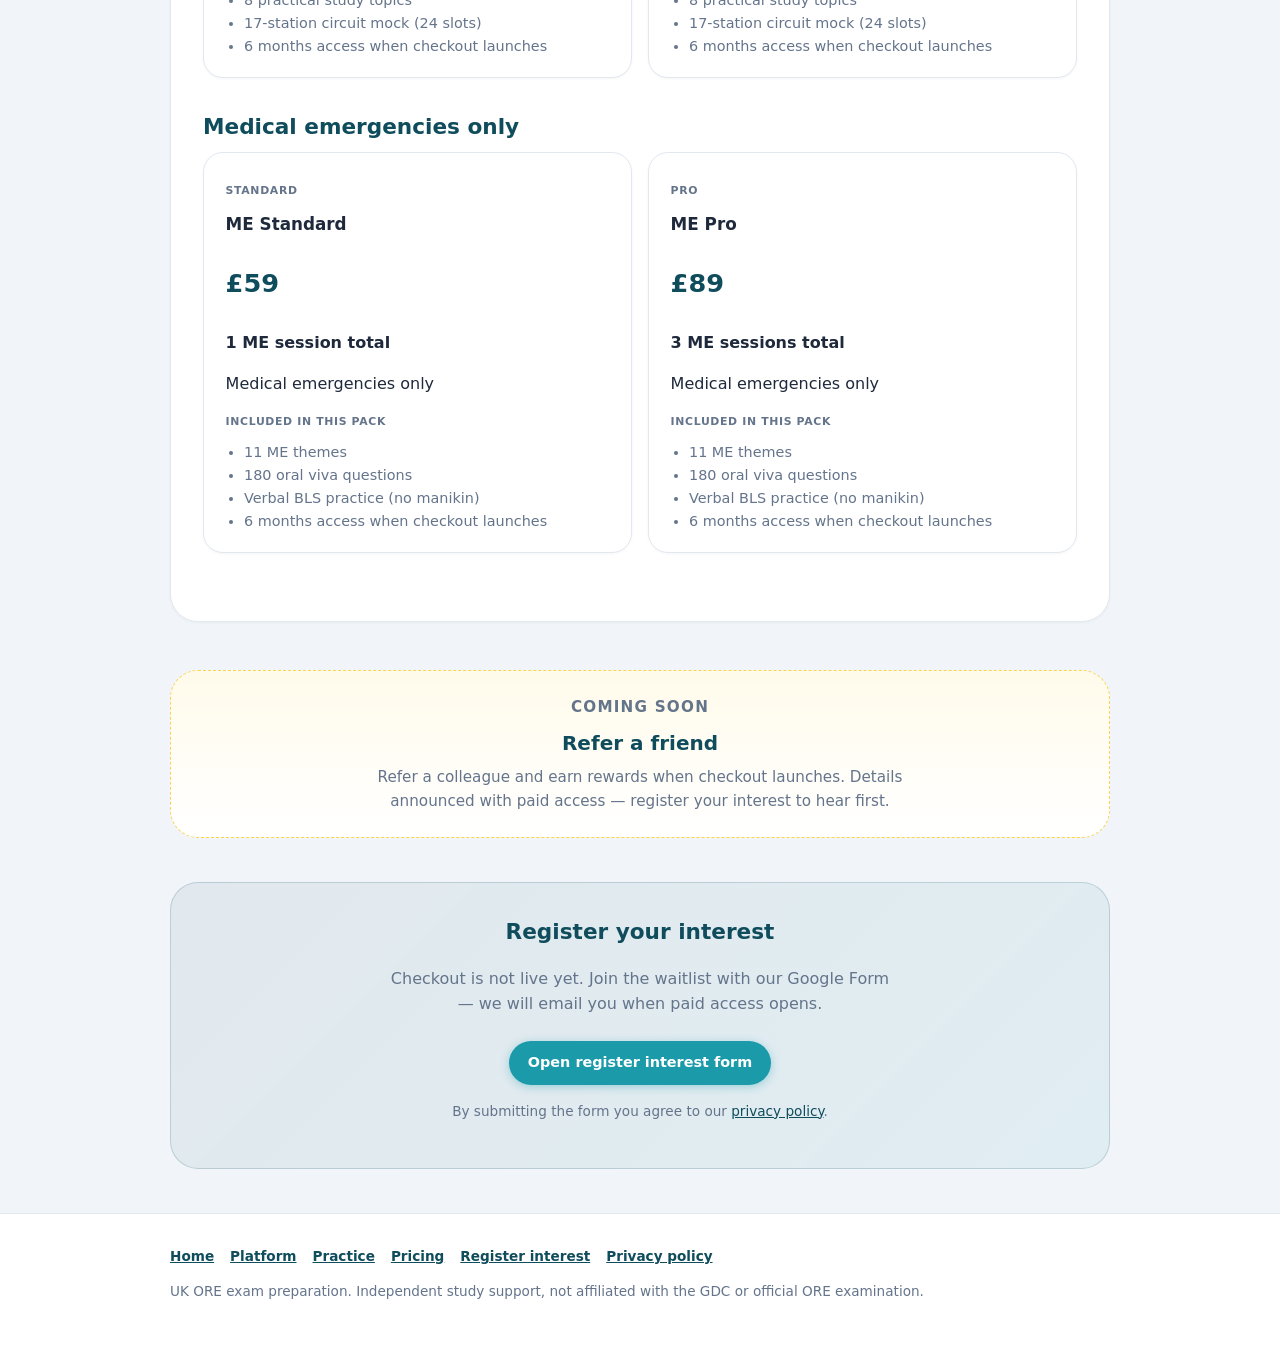
==== commit 18afb6b8: "Tighten trial and hero copy; remove every-candidate wording" ====
--- a/index.html
+++ b/index.html
@@ -29,7 +29,7 @@
           <span class="badge">Prelaunch</span>
           
           <h1 id="hero-heading">ORE Part 2 practice — coming soon</h1>
-          <p class="hero-subline">Timed OSCE stations, desk tasks, practical checklists, and ME vivas with structured feedback on what you actually did — built for ORE Part 2 candidates.</p>
+          <p class="hero-subline">Timed OSCE stations, desk tasks, practical checklists, and ME vivas with structured feedback on what you actually did. Create a free account to try one OSCE station and one ME theme.</p>
           <p class="disclaimer">Does not replace physical training, supervision, or the official ORE examination.</p>
           <div class="hero-actions">
             <a class="btn btn-primary" href="https://forms.gle/NcTpKtTfis7xZNoQ6" rel="noopener" target="_blank">Register interest</a>
@@ -44,8 +44,8 @@
     <section id="trial" class="section-block section-muted">
       <span class="badge badge-trial">Free trial</span>
       <h2>Try before you buy</h2>
-      <p class="lead">Create a free account and run the same trial for every candidate — one actor OSCE station and one medical-emergency theme. No card required.</p>
-      <ul class="trial-bullets"><li>One timed OSCE station with simulated patient and full feedback report</li><li>One ME oral practice session on a fixed theme (anaphylaxis)</li><li>Same trial content for every account — fair sample of the platform</li><li>No reattempt on trial; upgrade for the full library and Pro reattempts</li></ul>
+      <p class="lead">Create a free account for one actor OSCE station and one medical-emergency theme. No card required.</p>
+      <ul class="trial-bullets"><li>One timed OSCE station with simulated patient and full feedback report</li><li>One ME oral practice session on a fixed theme (anaphylaxis)</li><li>No reattempt on trial; upgrade for the full library and Pro reattempts</li></ul>
       
     </section>
 
@@ -88,7 +88,7 @@
     <section id="pricing" class="section-block section-muted">
       <h2>Prelaunch pricing</h2>
       <p class="lead">Free trial: one OSCE station + one ME theme (no reattempt). Paid Standard: full library, one attempt per station / one ME session. Pro: three attempts. Online checkout opening soon.</p>
-      <div class="pricing-group"><h2>Free trial</h2><div class="grid cols-2"><article class="card featured"><p class="tier">Free trial</p><h3>Try before you buy</h3><p class="price">£0</p><p><strong>One OSCE station + one ME theme (no reattempt)</strong></p><p>Create a free account and run the same trial for every candidate — one actor OSCE station and one medical-emergency theme. No card required.</p><ul><li>One timed OSCE station with simulated patient and full feedback report</li><li>One ME oral practice session on a fixed theme (anaphylaxis)</li><li>Same trial content for every account — fair sample of the platform</li><li>No reattempt on trial; upgrade for the full library and Pro reattempts</li></ul></article></div></div>
+      <div class="pricing-group"><h2>Free trial</h2><div class="grid cols-2"><article class="card featured"><p class="tier">Free trial</p><h3>Try before you buy</h3><p class="price">£0</p><p><strong>One OSCE station + one ME theme (no reattempt)</strong></p><p>Create a free account for one actor OSCE station and one medical-emergency theme. No card required.</p><ul><li>One timed OSCE station with simulated patient and full feedback report</li><li>One ME oral practice session on a fixed theme (anaphylaxis)</li><li>No reattempt on trial; upgrade for the full library and Pro reattempts</li></ul></article></div></div>
 <div class="pricing-group"><h2>Part 2 bundles</h2><div class="grid cols-2"><article class="card featured"><p class="tier">Standard</p><h3>Part 2 Standard</h3><p class="price">£109</p><p><strong>1 OSCE attempt per station · 1 ME session total</strong></p><p>OSCE scenarios + Medical emergencies</p><p class="tier">Included in this pack</p><ul><li>304 actor OSCE scenarios in the library</li><li>15 written desk stations</li><li>8 practical study topics</li><li>17-station circuit mock (24 slots)</li><li>11 ME themes</li><li>180 oral viva questions</li><li>Verbal BLS practice (no manikin)</li><li>6 months access when checkout launches</li></ul></article><article class="card featured"><p class="tier">Pro</p><h3>Part 2 Pro</h3><p class="price">£149</p><p><strong>3 OSCE attempts per station · 3 ME sessions total</strong></p><p>OSCE scenarios + Medical emergencies</p><p class="tier">Included in this pack</p><ul><li>304 actor OSCE scenarios in the library</li><li>15 written desk stations</li><li>8 practical study topics</li><li>17-station circuit mock (24 slots)</li><li>11 ME themes</li><li>180 oral viva questions</li><li>Verbal BLS practice (no manikin)</li><li>6 months access when checkout launches</li></ul></article></div></div>
 <div class="pricing-group"><h2>OSCE scenarios only</h2><div class="grid cols-2"><article class="card"><p class="tier">Standard</p><h3>OSCE Standard</h3><p class="price">£79</p><p><strong>1 OSCE attempt per station</strong></p><p>OSCE scenarios only</p><p class="tier">Included in this pack</p><ul><li>304 actor OSCE scenarios in the library</li><li>15 written desk stations</li><li>8 practical study topics</li><li>17-station circuit mock (24 slots)</li><li>6 months access when checkout launches</li></ul></article><article class="card"><p class="tier">Pro</p><h3>OSCE Pro</h3><p class="price">£109</p><p><strong>3 OSCE attempts per station</strong></p><p>OSCE scenarios only</p><p class="tier">Included in this pack</p><ul><li>304 actor OSCE scenarios in the library</li><li>15 written desk stations</li><li>8 practical study topics</li><li>17-station circuit mock (24 slots)</li><li>6 months access when checkout launches</li></ul></article></div></div>
 <div class="pricing-group"><h2>Medical emergencies only</h2><div class="grid cols-2"><article class="card"><p class="tier">Standard</p><h3>ME Standard</h3><p class="price">£59</p><p><strong>1 ME session total</strong></p><p>Medical emergencies only</p><p class="tier">Included in this pack</p><ul><li>11 ME themes</li><li>180 oral viva questions</li><li>Verbal BLS practice (no manikin)</li><li>6 months access when checkout launches</li></ul></article><article class="card"><p class="tier">Pro</p><h3>ME Pro</h3><p class="price">£89</p><p><strong>3 ME sessions total</strong></p><p>Medical emergencies only</p><p class="tier">Included in this pack</p><ul><li>11 ME themes</li><li>180 oral viva questions</li><li>Verbal BLS practice (no manikin)</li><li>6 months access when checkout launches</li></ul></article></div></div>
